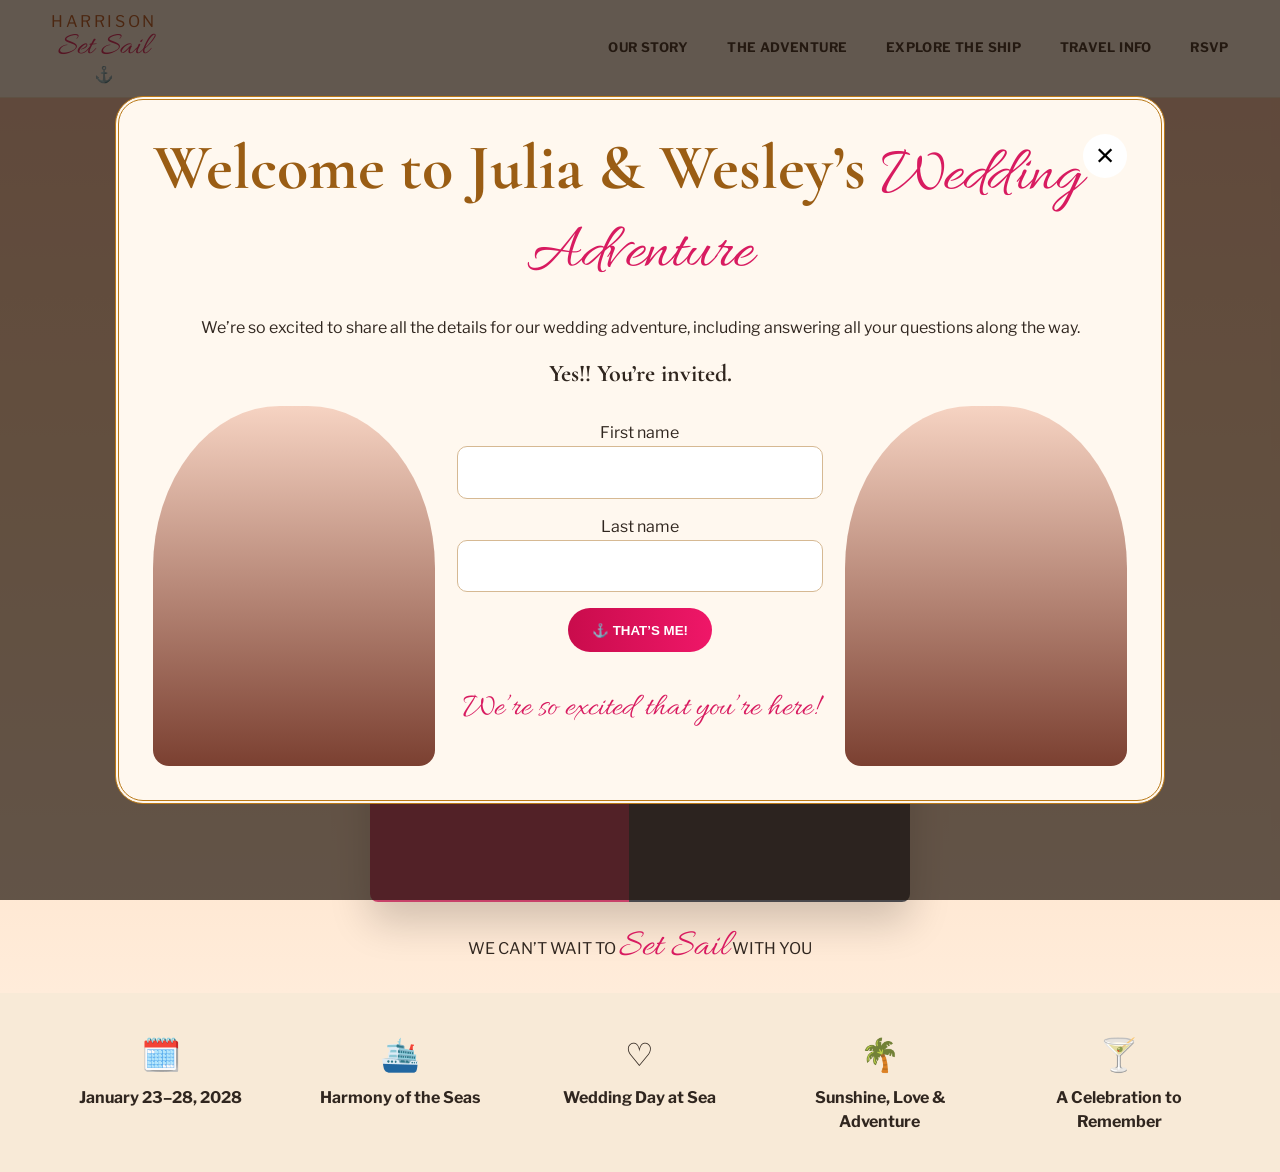
==== index.html @ 7f80b723 "3.2" ====
<!doctype html><html lang="en"><head><meta charset="utf-8"><meta name="viewport" content="width=device-width,initial-scale=1"><title>Julia & Wesley | Harrison Set Sail</title><link rel="preconnect" href="https://fonts.googleapis.com"><link rel="preconnect" href="https://fonts.gstatic.com" crossorigin><link href="https://fonts.googleapis.com/css2?family=Allura&family=Cormorant+Garamond:wght@500;600;700&family=Libre+Franklin:wght@400;500;600;700&display=swap" rel="stylesheet"><link rel="stylesheet" href="css/site.css"><link rel="stylesheet" href="css/responsive.css"></head><body class="home-page"><header class="site-header"><a class="brand" href="index.html"><span>HARRISON</span><em>Set Sail</em><b>⚓</b></a><button class="menu-toggle" aria-label="Open menu" aria-expanded="false">☰</button><nav class="main-nav" aria-label="Primary"><a href="our-story.html">OUR STORY</a><a href="adventure.html">THE ADVENTURE</a><a href="explore.html">EXPLORE THE SHIP</a><a href="travel.html">TRAVEL INFO</a><a href="rsvp.html">RSVP</a></nav></header><section class="welcome-gate" id="welcome-gate"><div class="welcome-card"><button id="welcome-close" class="welcome-close" aria-label="Close">×</button><h1 class="section-title">Welcome to Julia & Wesley’s <span class="script">Wedding Adventure</span></h1><p>We’re so excited to share all the details for our wedding adventure, including answering all your questions along the way.</p><h2>Yes!! You’re invited.</h2><div class="welcome-grid"><div class="portrait" aria-label="Wesley portrait placeholder"></div><form id="welcome-form"><div class="field"><label>First name<input name="firstName" required autocomplete="given-name"></label></div><div class="field"><label>Last name<input name="lastName" required autocomplete="family-name"></label></div><button class="btn" type="submit">⚓ THAT’S ME!</button><p class="script" style="font-size:2rem">We’re so excited that you’re here!</p></form><div class="portrait" aria-label="Julia portrait placeholder"></div></div></div></section><main><section class="home-hero"><div><p class="eyebrow">January 26, 2027 · Nassau, Bahamas</p><h1 class="display">A Love Story</h1><div class="script" style="font-size:clamp(3rem,7vw,6rem)">Twenty Years in the Making</div><div class="couple-art" aria-label="Julia and Wesley together"></div><p>WE CAN’T WAIT TO <span class="script" style="font-size:2.4rem">Set Sail</span> WITH YOU</p></div></section><section class="footer-icons"><div class="container grid five"><div><span class="icon">🗓️</span><strong>January 23–28, 2028</strong></div><div><span class="icon">🛳️</span><strong>Harmony of the Seas</strong></div><div><span class="icon">♡</span><strong>Wedding Day at Sea</strong></div><div><span class="icon">🌴</span><strong>Sunshine, Love & Adventure</strong></div><div><span class="icon">🍸</span><strong>A Celebration to Remember</strong></div></div></section></main><script src="js/navigation.js"></script><script src="js/access.js"></script></body></html>
---- css/site.css ----
:root{--cream:#fff8ef;--paper:#f7ecdc;--pink:#d81b60;--hot:#ef0f65;--orange:#eb6b31;--gold:#b97817;--olive:#53651f;--ink:#30261f;--navy:#0a3151;--line:#e8cba8;--shadow:0 18px 50px rgba(91,52,24,.15)}*{box-sizing:border-box}html,body{max-width:100%;overflow-x:hidden}body{margin:0;background:radial-gradient(circle at 10% 0,#fffdfa 0,#fff8ef 42%,#f6ead9 100%);color:var(--ink);font-family:'Libre Franklin',sans-serif;line-height:1.55}img{max-width:100%;display:block}a{color:inherit}.site-header{position:sticky;top:0;z-index:100;display:flex;align-items:center;justify-content:space-between;padding:14px clamp(18px,4vw,64px);background:rgba(255,248,239,.95);backdrop-filter:blur(12px);border-bottom:1px solid rgba(185,120,23,.18)}.brand{text-decoration:none;display:grid;line-height:1;text-align:center}.brand span{letter-spacing:.16em;color:#b4541f}.brand em{font:2rem 'Allura';color:var(--pink);margin-top:-3px}.brand b{color:var(--gold)}.main-nav{display:flex;gap:clamp(18px,3vw,48px);align-items:center}.main-nav a{text-decoration:none;font-size:.82rem;font-weight:700;letter-spacing:.03em;padding:10px 0;border-bottom:2px solid transparent}.main-nav a:hover,.main-nav a.active{color:var(--pink);border-color:var(--pink)}.menu-toggle{display:none;background:none;border:0;font-size:1.6rem}.container{width:min(1180px,92vw);margin:auto}.hero{min-height:74vh;display:grid;place-items:center;text-align:center;padding:80px 20px;position:relative;overflow:hidden}.hero:before,.hero:after{content:"";position:absolute;width:330px;height:500px;background:radial-gradient(circle at 35% 35%,#f64b83 0 8%,transparent 9%),radial-gradient(circle at 60% 25%,#ef6c2d 0 9%,transparent 10%),radial-gradient(circle at 45% 60%,#6d7c27 0 20%,transparent 21%);opacity:.55;filter:blur(.2px)}.hero:before{left:-120px;top:-40px;transform:rotate(-18deg)}.hero:after{right:-120px;top:-40px;transform:scaleX(-1) rotate(-18deg)}h1,h2,h3{font-family:'Cormorant Garamond',serif;line-height:1.05}.display{font-size:clamp(3.2rem,8vw,7rem);margin:.15em 0;color:#7a4a13}.script{font-family:'Allura';color:var(--pink);font-weight:400}.eyebrow{letter-spacing:.25em;text-transform:uppercase;color:var(--pink);font-weight:700}.card{background:rgba(255,252,246,.93);border:1px solid var(--line);border-radius:20px;box-shadow:var(--shadow)}.section{padding:72px 0}.section-title{text-align:center;font-size:clamp(2.5rem,5vw,4.7rem);color:#9a5d14;margin:0 0 28px}.subtle{color:#6b5d50}.btn{display:inline-flex;align-items:center;justify-content:center;gap:.5rem;border:0;border-radius:999px;background:linear-gradient(90deg,#c90c4c,#ef1768);color:#fff;padding:14px 24px;text-decoration:none;font-weight:700;cursor:pointer;min-height:44px}.btn.secondary{background:#fff;color:var(--pink);border:1px solid var(--pink)}.grid{display:grid;gap:20px}.two{grid-template-columns:repeat(2,minmax(0,1fr))}.three{grid-template-columns:repeat(3,minmax(0,1fr))}.four{grid-template-columns:repeat(4,minmax(0,1fr))}.five{grid-template-columns:repeat(5,minmax(0,1fr))}.info-card{padding:24px}.icon{font-size:2rem}.floral-band{height:72px;background:linear-gradient(90deg,transparent,#f24c75 15%,#ed7a2d 35%,#74822b 50%,#ed7a2d 65%,#f24c75 85%,transparent);mask:radial-gradient(circle at center,#000 0 35%,transparent 37%) 0 0/70px 70px repeat-x;opacity:.75}.page-hero{padding:70px 20px 50px;text-align:center;background:linear-gradient(#fff9f0,#f6ead8)}.page-hero h1{font-size:clamp(3rem,7vw,6rem);margin:.1em 0;color:#9a5d14}.chat{max-width:860px;margin:auto;padding:30px}.message{display:flex;gap:16px;margin:18px 0;align-items:flex-end}.message.right{justify-content:flex-end}.avatar{width:82px;height:82px;border-radius:50%;background:linear-gradient(135deg,#7b4d2b,#f5c6a0);display:grid;place-items:center;font-size:2rem}.bubble{max-width:72%;padding:18px 22px;border-radius:26px;background:#485f0d;color:#fff;font:1.4rem 'Cormorant Garamond'}.right .bubble{background:#d31d58}.itinerary{display:grid;gap:16px}.day{display:grid;grid-template-columns:140px 1.2fr 1fr;overflow:hidden}.day>div{padding:24px;border-right:1px solid var(--line)}.day-label{background:#fff3e7;text-align:center}.day-label strong{display:block;font:3rem 'Cormorant Garamond';color:var(--pink)}.schedule-list{list-style:none;padding:0;margin:0}.schedule-list li{display:grid;grid-template-columns:85px 1fr;gap:8px;margin:10px 0}.pink{color:var(--pink);font-weight:700}.link-row a{color:var(--pink);font-weight:700}.steps{counter-reset:step}.step{padding:22px;text-align:center}.step:before{counter-increment:step;content:counter(step);display:grid;place-items:center;width:34px;height:34px;border-radius:50%;background:var(--pink);color:#fff;margin:0 auto 12px;font-weight:700}.faq button{width:100%;text-align:left;padding:16px;background:#fff;border:1px solid var(--line);border-radius:12px;cursor:pointer}.faq-answer{display:none;padding:14px}.faq.open .faq-answer{display:block}.modal-backdrop{position:fixed;inset:0;background:rgba(24,18,14,.55);display:none;place-items:center;padding:24px;z-index:300}.modal-backdrop.open{display:grid}.modal{width:min(900px,96vw);max-height:88vh;overflow:auto;background:#fffaf3;border-radius:22px;padding:26px;box-shadow:var(--shadow)}.modal-close{float:right;border:0;background:none;font-size:2rem}.tabs{display:flex;gap:10px;flex-wrap:wrap;margin:18px 0}.tabs button,.neighborhood-btn{border:1px solid var(--line);background:#fff;padding:10px 16px;border-radius:999px;cursor:pointer}.tabs button.active,.neighborhood-btn.active{border-color:var(--pink);color:var(--pink);font-weight:700}.ship-map{min-height:300px;background:linear-gradient(180deg,#dcecf2,#f5dfb7);border-radius:28px;position:relative;padding:24px;display:flex;align-items:center;justify-content:center}.ship-shape{width:80%;height:120px;border-radius:55% 14% 28% 55%;background:linear-gradient(#dfdfdf,#7d8790);box-shadow:0 20px 30px rgba(0,0,0,.18);position:relative}.ship-controls{display:flex;justify-content:center;gap:10px;flex-wrap:wrap;margin-top:18px}.venue-grid{display:grid;grid-template-columns:repeat(3,minmax(0,1fr));gap:14px}.venue{padding:16px;border:1px solid var(--line);border-radius:14px;background:#fff}.room-card{overflow:hidden}.room-art{height:150px;background:linear-gradient(135deg,#9c6f4a,#efe0c8)}.price{font-size:1.8rem;color:var(--pink);font-weight:700}.form-card{padding:28px}.field{display:grid;gap:7px;margin-bottom:16px}.field input,.field select,.field textarea{width:100%;padding:13px;border:1px solid #d6b993;border-radius:10px;font:inherit;background:#fff}.guest-card{padding:22px;margin:18px 0}.choice-row{display:flex;flex-wrap:wrap;gap:10px}.choice-row label{border:1px solid var(--line);padding:10px 14px;border-radius:999px;cursor:pointer}.status{padding:14px;border-radius:12px;background:#fff3c7;margin-top:14px}.welcome-gate{position:fixed;inset:0;z-index:500;background:rgba(32,20,12,.7);display:grid;place-items:center;padding:20px}.welcome-card{width:min(1050px,96vw);max-height:94vh;overflow:auto;padding:34px;background:#fff8ef;border:4px double var(--gold);border-radius:28px;text-align:center}.welcome-grid{display:grid;grid-template-columns:1fr 1.3fr 1fr;gap:22px;align-items:end}.portrait{min-height:360px;border-radius:45% 45% 16px 16px;background:linear-gradient(180deg,#f6d3c2,#7b4031)}.welcome-close{float:right;font-size:2rem;border:0;background:#fff;border-radius:50%;width:44px;height:44px}.home-hero{min-height:88vh;background:linear-gradient(180deg,#f8c6ad 0,#ffd9b7 38%,#ffecda 100%);display:grid;place-items:center;text-align:center;position:relative}.couple-art{width:min(540px,80vw);height:460px;border-radius:48% 48% 8px 8px;background:linear-gradient(90deg,#c8426a 0 48%,#4a494d 48%);margin:25px auto 0;box-shadow:0 20px 40px rgba(0,0,0,.18)}.footer-icons{padding:25px 0;background:#f8ead7}.footer-icons .grid>div{text-align:center;padding:12px}.footer-icons strong{display:block;margin-top:6px}.palette{display:grid;grid-template-columns:repeat(5,1fr);gap:14px}.swatch{height:90px;border-radius:12px}.gallery{display:grid;grid-template-columns:repeat(6,1fr);gap:8px}.look{height:220px;border-radius:12px;background:linear-gradient(180deg,#f3b4ba,#b72b58)}.look:nth-child(2n){background:linear-gradient(180deg,#f5c592,#e66b24)}.countdown{text-align:center;font-size:2rem;color:var(--pink)}
---- css/responsive.css ----
@media(max-width:900px){.main-nav{position:fixed;inset:72px 0 auto 0;background:#fff8ef;display:none;flex-direction:column;padding:20px}.main-nav.open{display:flex}.menu-toggle{display:block}.two,.three,.four,.five,.venue-grid,.palette{grid-template-columns:1fr 1fr}.day{grid-template-columns:100px 1fr}.day>div:last-child{grid-column:1/-1;border-top:1px solid var(--line)}.welcome-grid{grid-template-columns:1fr}.portrait{display:none}.gallery{grid-template-columns:repeat(3,1fr)}}@media(max-width:560px){.two,.three,.four,.five,.venue-grid,.palette,.gallery{grid-template-columns:1fr}.day{grid-template-columns:1fr}.day-label{text-align:left}.bubble{max-width:82%;font-size:1.15rem}.avatar{width:54px;height:54px}.hero{min-height:62vh}.couple-art{height:360px}.site-header{padding:10px 16px}.brand em{font-size:1.7rem}.schedule-list li{grid-template-columns:72px 1fr}}
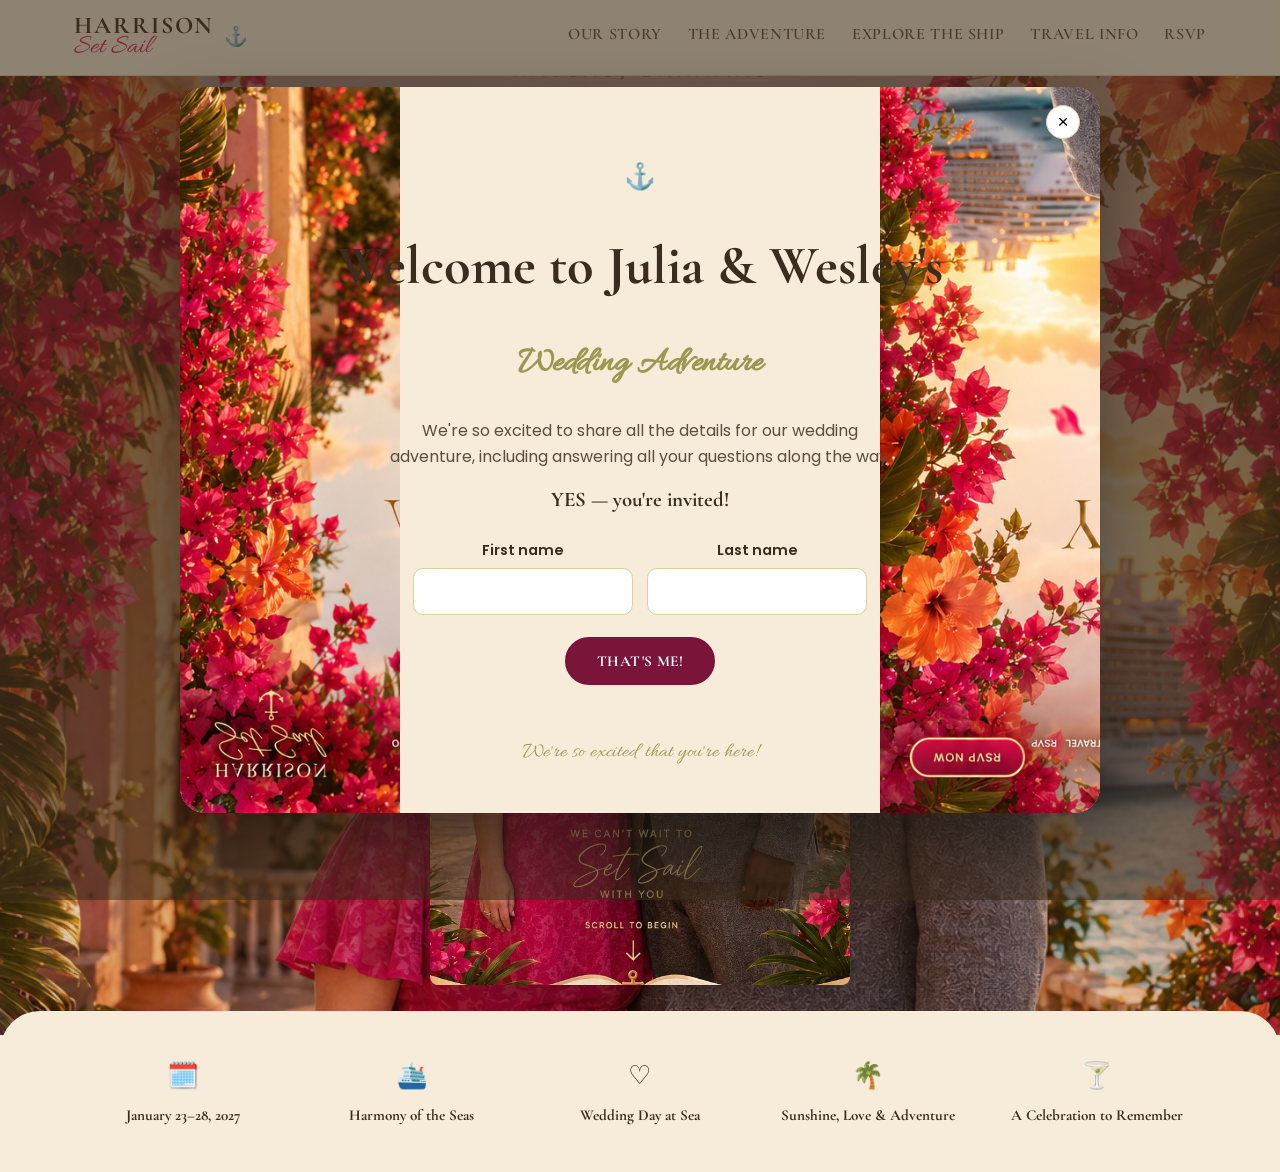
==== commit 068bfdf4: "claudev4.1" ====
--- a/index.html
+++ b/index.html
@@ -1 +1,79 @@
-<!doctype html><html lang="en"><head><meta charset="utf-8"><meta name="viewport" content="width=device-width,initial-scale=1"><title>Julia & Wesley | Harrison Set Sail</title><link rel="preconnect" href="https://fonts.googleapis.com"><link rel="preconnect" href="https://fonts.gstatic.com" crossorigin><link href="https://fonts.googleapis.com/css2?family=Allura&family=Cormorant+Garamond:wght@500;600;700&family=Libre+Franklin:wght@400;500;600;700&display=swap" rel="stylesheet"><link rel="stylesheet" href="css/site.css"><link rel="stylesheet" href="css/responsive.css"></head><body class="home-page"><header class="site-header"><a class="brand" href="index.html"><span>HARRISON</span><em>Set Sail</em><b>⚓</b></a><button class="menu-toggle" aria-label="Open menu" aria-expanded="false">☰</button><nav class="main-nav" aria-label="Primary"><a href="our-story.html">OUR STORY</a><a href="adventure.html">THE ADVENTURE</a><a href="explore.html">EXPLORE THE SHIP</a><a href="travel.html">TRAVEL INFO</a><a href="rsvp.html">RSVP</a></nav></header><section class="welcome-gate" id="welcome-gate"><div class="welcome-card"><button id="welcome-close" class="welcome-close" aria-label="Close">×</button><h1 class="section-title">Welcome to Julia & Wesley’s <span class="script">Wedding Adventure</span></h1><p>We’re so excited to share all the details for our wedding adventure, including answering all your questions along the way.</p><h2>Yes!! You’re invited.</h2><div class="welcome-grid"><div class="portrait" aria-label="Wesley portrait placeholder"></div><form id="welcome-form"><div class="field"><label>First name<input name="firstName" required autocomplete="given-name"></label></div><div class="field"><label>Last name<input name="lastName" required autocomplete="family-name"></label></div><button class="btn" type="submit">⚓ THAT’S ME!</button><p class="script" style="font-size:2rem">We’re so excited that you’re here!</p></form><div class="portrait" aria-label="Julia portrait placeholder"></div></div></div></section><main><section class="home-hero"><div><p class="eyebrow">January 26, 2027 · Nassau, Bahamas</p><h1 class="display">A Love Story</h1><div class="script" style="font-size:clamp(3rem,7vw,6rem)">Twenty Years in the Making</div><div class="couple-art" aria-label="Julia and Wesley together"></div><p>WE CAN’T WAIT TO <span class="script" style="font-size:2.4rem">Set Sail</span> WITH YOU</p></div></section><section class="footer-icons"><div class="container grid five"><div><span class="icon">🗓️</span><strong>January 23–28, 2028</strong></div><div><span class="icon">🛳️</span><strong>Harmony of the Seas</strong></div><div><span class="icon">♡</span><strong>Wedding Day at Sea</strong></div><div><span class="icon">🌴</span><strong>Sunshine, Love & Adventure</strong></div><div><span class="icon">🍸</span><strong>A Celebration to Remember</strong></div></div></section></main><script src="js/navigation.js"></script><script src="js/access.js"></script></body></html>+<!doctype html>
+<html lang="en">
+<head>
+<meta charset="utf-8">
+<meta name="viewport" content="width=device-width,initial-scale=1">
+<title>Julia &amp; Wesley | Harrison Set Sail</title>
+<link rel="stylesheet" href="css/site.css">
+</head>
+<body>
+
+  <section class="welcome-gate" id="welcome-gate" aria-labelledby="welcome-title">
+    <div class="welcome-card floral-frame">
+      <img class="floral-corner tl" src="assets/hero_left_floral.png" alt="">
+      <img class="floral-corner tr" src="assets/hero_right_floral.png" alt="">
+      <img class="floral-corner bl" src="assets/hero_left_floral.png" alt="">
+      <img class="floral-corner br" src="assets/hero_right_floral.png" alt="">
+      <button class="welcome-close" type="button" id="welcome-close" aria-label="Close">×</button>
+      <div class="welcome-main">
+        <p style="font-size:1.6rem;color:var(--bougainvillea);">⚓</p>
+        <h1 id="welcome-title" class="title">Welcome to Julia &amp; Wesley's<br><span class="subtitle" style="display:inline-block;">Wedding Adventure</span></h1>
+        <p style="max-width:520px;margin:0 auto;color:var(--ink-soft);">We're so excited to share all the details for our wedding adventure, including answering all your questions along the way.</p>
+        <p style="font-family:var(--font-display);font-weight:700;font-size:1.3rem;margin:14px 0;">YES — you're invited!</p>
+        <form class="welcome-form" id="welcome-form">
+          <div class="field">
+            <label for="first-name">First name</label>
+            <input id="first-name" name="firstName" autocomplete="given-name" required>
+          </div>
+          <div class="field">
+            <label for="last-name">Last name</label>
+            <input id="last-name" name="lastName" autocomplete="family-name" required>
+          </div>
+        </form>
+        <button class="btn" type="submit" form="welcome-form">That's me!</button>
+        <p class="welcome-error" id="welcome-error" aria-live="polite"></p>
+        <div class="welcome-footer">We're so excited that you're here!</div>
+      </div>
+    </div>
+  </section>
+
+  <header class="site-header" aria-label="Primary">
+    <div class="container header-inner">
+      <a class="brand" href="index.html">
+        <span class="brand-stack"><span class="brand-title">Harrison</span><span class="brand-script">Set Sail</span></span>
+        <span class="brand-anchor">⚓</span>
+      </a>
+      <button class="nav-toggle" id="nav-toggle" aria-label="Toggle navigation">☰</button>
+      <nav class="main-nav" id="main-nav">
+        <a href="our-story.html">Our Story</a>
+        <a href="adventure.html">The Adventure</a>
+        <a href="explore.html">Explore the Ship</a>
+        <a href="travel.html">Travel Info</a>
+        <a href="rsvp.html">RSVP</a>
+      </nav>
+    </div>
+  </header>
+
+  <main class="home-hero">
+    <div class="hero-copy">
+      <p class="eyebrow">January 26, 2027 · Nassau, Bahamas</p>
+      <h1>A Love Story<span>Twenty Years in the Making</span></h1>
+      <p style="font-family:var(--font-script);font-size:1.6rem;color:var(--marigold);">We can't wait to Set Sail with you</p>
+      <img class="couple-photo" src="assets/hero_couple.jpg" alt="Julia and Wesley">
+    </div>
+  </main>
+
+  <section class="home-footer">
+    <div class="container footer-grid">
+      <div class="footer-card"><span class="icon">🗓️</span><strong>January 23–28, 2027</strong></div>
+      <div class="footer-card"><span class="icon">🛳️</span><strong>Harmony of the Seas</strong></div>
+      <div class="footer-card"><span class="icon">♡</span><strong>Wedding Day at Sea</strong></div>
+      <div class="footer-card"><span class="icon">🌴</span><strong>Sunshine, Love &amp; Adventure</strong></div>
+      <div class="footer-card"><span class="icon">🍸</span><strong>A Celebration to Remember</strong></div>
+    </div>
+  </section>
+
+  <script src="js/nav.js"></script>
+  <script src="js/home.js"></script>
+</body>
+</html>
--- a/css/site.css
+++ b/css/site.css
@@ -1,2 +1,333 @@
-
-:root{--cream:#fff8ef;--paper:#f7ecdc;--pink:#d81b60;--hot:#ef0f65;--orange:#eb6b31;--gold:#b97817;--olive:#53651f;--ink:#30261f;--navy:#0a3151;--line:#e8cba8;--shadow:0 18px 50px rgba(91,52,24,.15)}*{box-sizing:border-box}html,body{max-width:100%;overflow-x:hidden}body{margin:0;background:radial-gradient(circle at 10% 0,#fffdfa 0,#fff8ef 42%,#f6ead9 100%);color:var(--ink);font-family:'Libre Franklin',sans-serif;line-height:1.55}img{max-width:100%;display:block}a{color:inherit}.site-header{position:sticky;top:0;z-index:100;display:flex;align-items:center;justify-content:space-between;padding:14px clamp(18px,4vw,64px);background:rgba(255,248,239,.95);backdrop-filter:blur(12px);border-bottom:1px solid rgba(185,120,23,.18)}.brand{text-decoration:none;display:grid;line-height:1;text-align:center}.brand span{letter-spacing:.16em;color:#b4541f}.brand em{font:2rem 'Allura';color:var(--pink);margin-top:-3px}.brand b{color:var(--gold)}.main-nav{display:flex;gap:clamp(18px,3vw,48px);align-items:center}.main-nav a{text-decoration:none;font-size:.82rem;font-weight:700;letter-spacing:.03em;padding:10px 0;border-bottom:2px solid transparent}.main-nav a:hover,.main-nav a.active{color:var(--pink);border-color:var(--pink)}.menu-toggle{display:none;background:none;border:0;font-size:1.6rem}.container{width:min(1180px,92vw);margin:auto}.hero{min-height:74vh;display:grid;place-items:center;text-align:center;padding:80px 20px;position:relative;overflow:hidden}.hero:before,.hero:after{content:"";position:absolute;width:330px;height:500px;background:radial-gradient(circle at 35% 35%,#f64b83 0 8%,transparent 9%),radial-gradient(circle at 60% 25%,#ef6c2d 0 9%,transparent 10%),radial-gradient(circle at 45% 60%,#6d7c27 0 20%,transparent 21%);opacity:.55;filter:blur(.2px)}.hero:before{left:-120px;top:-40px;transform:rotate(-18deg)}.hero:after{right:-120px;top:-40px;transform:scaleX(-1) rotate(-18deg)}h1,h2,h3{font-family:'Cormorant Garamond',serif;line-height:1.05}.display{font-size:clamp(3.2rem,8vw,7rem);margin:.15em 0;color:#7a4a13}.script{font-family:'Allura';color:var(--pink);font-weight:400}.eyebrow{letter-spacing:.25em;text-transform:uppercase;color:var(--pink);font-weight:700}.card{background:rgba(255,252,246,.93);border:1px solid var(--line);border-radius:20px;box-shadow:var(--shadow)}.section{padding:72px 0}.section-title{text-align:center;font-size:clamp(2.5rem,5vw,4.7rem);color:#9a5d14;margin:0 0 28px}.subtle{color:#6b5d50}.btn{display:inline-flex;align-items:center;justify-content:center;gap:.5rem;border:0;border-radius:999px;background:linear-gradient(90deg,#c90c4c,#ef1768);color:#fff;padding:14px 24px;text-decoration:none;font-weight:700;cursor:pointer;min-height:44px}.btn.secondary{background:#fff;color:var(--pink);border:1px solid var(--pink)}.grid{display:grid;gap:20px}.two{grid-template-columns:repeat(2,minmax(0,1fr))}.three{grid-template-columns:repeat(3,minmax(0,1fr))}.four{grid-template-columns:repeat(4,minmax(0,1fr))}.five{grid-template-columns:repeat(5,minmax(0,1fr))}.info-card{padding:24px}.icon{font-size:2rem}.floral-band{height:72px;background:linear-gradient(90deg,transparent,#f24c75 15%,#ed7a2d 35%,#74822b 50%,#ed7a2d 65%,#f24c75 85%,transparent);mask:radial-gradient(circle at center,#000 0 35%,transparent 37%) 0 0/70px 70px repeat-x;opacity:.75}.page-hero{padding:70px 20px 50px;text-align:center;background:linear-gradient(#fff9f0,#f6ead8)}.page-hero h1{font-size:clamp(3rem,7vw,6rem);margin:.1em 0;color:#9a5d14}.chat{max-width:860px;margin:auto;padding:30px}.message{display:flex;gap:16px;margin:18px 0;align-items:flex-end}.message.right{justify-content:flex-end}.avatar{width:82px;height:82px;border-radius:50%;background:linear-gradient(135deg,#7b4d2b,#f5c6a0);display:grid;place-items:center;font-size:2rem}.bubble{max-width:72%;padding:18px 22px;border-radius:26px;background:#485f0d;color:#fff;font:1.4rem 'Cormorant Garamond'}.right .bubble{background:#d31d58}.itinerary{display:grid;gap:16px}.day{display:grid;grid-template-columns:140px 1.2fr 1fr;overflow:hidden}.day>div{padding:24px;border-right:1px solid var(--line)}.day-label{background:#fff3e7;text-align:center}.day-label strong{display:block;font:3rem 'Cormorant Garamond';color:var(--pink)}.schedule-list{list-style:none;padding:0;margin:0}.schedule-list li{display:grid;grid-template-columns:85px 1fr;gap:8px;margin:10px 0}.pink{color:var(--pink);font-weight:700}.link-row a{color:var(--pink);font-weight:700}.steps{counter-reset:step}.step{padding:22px;text-align:center}.step:before{counter-increment:step;content:counter(step);display:grid;place-items:center;width:34px;height:34px;border-radius:50%;background:var(--pink);color:#fff;margin:0 auto 12px;font-weight:700}.faq button{width:100%;text-align:left;padding:16px;background:#fff;border:1px solid var(--line);border-radius:12px;cursor:pointer}.faq-answer{display:none;padding:14px}.faq.open .faq-answer{display:block}.modal-backdrop{position:fixed;inset:0;background:rgba(24,18,14,.55);display:none;place-items:center;padding:24px;z-index:300}.modal-backdrop.open{display:grid}.modal{width:min(900px,96vw);max-height:88vh;overflow:auto;background:#fffaf3;border-radius:22px;padding:26px;box-shadow:var(--shadow)}.modal-close{float:right;border:0;background:none;font-size:2rem}.tabs{display:flex;gap:10px;flex-wrap:wrap;margin:18px 0}.tabs button,.neighborhood-btn{border:1px solid var(--line);background:#fff;padding:10px 16px;border-radius:999px;cursor:pointer}.tabs button.active,.neighborhood-btn.active{border-color:var(--pink);color:var(--pink);font-weight:700}.ship-map{min-height:300px;background:linear-gradient(180deg,#dcecf2,#f5dfb7);border-radius:28px;position:relative;padding:24px;display:flex;align-items:center;justify-content:center}.ship-shape{width:80%;height:120px;border-radius:55% 14% 28% 55%;background:linear-gradient(#dfdfdf,#7d8790);box-shadow:0 20px 30px rgba(0,0,0,.18);position:relative}.ship-controls{display:flex;justify-content:center;gap:10px;flex-wrap:wrap;margin-top:18px}.venue-grid{display:grid;grid-template-columns:repeat(3,minmax(0,1fr));gap:14px}.venue{padding:16px;border:1px solid var(--line);border-radius:14px;background:#fff}.room-card{overflow:hidden}.room-art{height:150px;background:linear-gradient(135deg,#9c6f4a,#efe0c8)}.price{font-size:1.8rem;color:var(--pink);font-weight:700}.form-card{padding:28px}.field{display:grid;gap:7px;margin-bottom:16px}.field input,.field select,.field textarea{width:100%;padding:13px;border:1px solid #d6b993;border-radius:10px;font:inherit;background:#fff}.guest-card{padding:22px;margin:18px 0}.choice-row{display:flex;flex-wrap:wrap;gap:10px}.choice-row label{border:1px solid var(--line);padding:10px 14px;border-radius:999px;cursor:pointer}.status{padding:14px;border-radius:12px;background:#fff3c7;margin-top:14px}.welcome-gate{position:fixed;inset:0;z-index:500;background:rgba(32,20,12,.7);display:grid;place-items:center;padding:20px}.welcome-card{width:min(1050px,96vw);max-height:94vh;overflow:auto;padding:34px;background:#fff8ef;border:4px double var(--gold);border-radius:28px;text-align:center}.welcome-grid{display:grid;grid-template-columns:1fr 1.3fr 1fr;gap:22px;align-items:end}.portrait{min-height:360px;border-radius:45% 45% 16px 16px;background:linear-gradient(180deg,#f6d3c2,#7b4031)}.welcome-close{float:right;font-size:2rem;border:0;background:#fff;border-radius:50%;width:44px;height:44px}.home-hero{min-height:88vh;background:linear-gradient(180deg,#f8c6ad 0,#ffd9b7 38%,#ffecda 100%);display:grid;place-items:center;text-align:center;position:relative}.couple-art{width:min(540px,80vw);height:460px;border-radius:48% 48% 8px 8px;background:linear-gradient(90deg,#c8426a 0 48%,#4a494d 48%);margin:25px auto 0;box-shadow:0 20px 40px rgba(0,0,0,.18)}.footer-icons{padding:25px 0;background:#f8ead7}.footer-icons .grid>div{text-align:center;padding:12px}.footer-icons strong{display:block;margin-top:6px}.palette{display:grid;grid-template-columns:repeat(5,1fr);gap:14px}.swatch{height:90px;border-radius:12px}.gallery{display:grid;grid-template-columns:repeat(6,1fr);gap:8px}.look{height:220px;border-radius:12px;background:linear-gradient(180deg,#f3b4ba,#b72b58)}.look:nth-child(2n){background:linear-gradient(180deg,#f5c592,#e66b24)}.countdown{text-align:center;font-size:2rem;color:var(--pink)}
+/* Harrison Set Sail — shared stylesheet */
+
+@import url('https://fonts.googleapis.com/css2?family=Cormorant+Garamond:wght@500;600;700&family=Allura&family=Poppins:wght@400;500;600&display=swap');
+
+:root{
+  --linen:#f6ecd9;
+  --linen-dark:#efe1c4;
+  --ink:#3a2c1e;
+  --ink-soft:#5c4d3e;
+  --bougainvillea:#7A1438;
+  --magenta:#D81B60;
+  --tequila:#E8631C;
+  --marigold:#F2A93B;
+  --olive:#9C9851;
+  --green-msg:#3d4a2a;
+  --pink-msg:#c81b5a;
+  --border:#e2cf9e;
+  --radius:16px;
+  --shadow:0 10px 30px rgba(90,50,20,0.12);
+  --font-display:'Cormorant Garamond',serif;
+  --font-script:'Allura',cursive;
+  --font-body:'Poppins',sans-serif;
+}
+
+*{box-sizing:border-box;}
+html,body{margin:0;padding:0;max-width:100%;overflow-x:hidden;}
+body{
+  font-family:var(--font-body);
+  color:var(--ink);
+  background:var(--linen);
+  line-height:1.6;
+}
+img{max-width:100%;display:block;}
+a{color:inherit;text-decoration:none;}
+.container{max-width:1180px;margin:0 auto;padding:0 24px;}
+
+/* ---------- header / nav ---------- */
+.site-header{
+  background:var(--linen);
+  border-bottom:1px solid var(--border);
+  padding:14px 0;
+  position:relative;
+  z-index:20;
+}
+.header-inner{display:flex;align-items:center;justify-content:space-between;gap:16px;flex-wrap:wrap;}
+.brand{display:flex;align-items:center;gap:10px;}
+.brand-stack{display:flex;flex-direction:column;line-height:1;}
+.brand-title{font-family:var(--font-display);font-weight:700;font-size:1.5rem;letter-spacing:.08em;color:var(--ink);text-transform:uppercase;}
+.brand-script{font-family:var(--font-script);font-size:1.7rem;color:var(--magenta);margin-top:-4px;}
+.brand-anchor{color:var(--bougainvillea);font-size:1.2rem;}
+.main-nav{display:flex;gap:26px;flex-wrap:wrap;}
+.main-nav a{
+  font-family:var(--font-display);
+  font-weight:600;
+  letter-spacing:.04em;
+  font-size:1rem;
+  text-transform:uppercase;
+  color:var(--ink-soft);
+  padding-bottom:4px;
+  border-bottom:2px solid transparent;
+  transition:color .15s,border-color .15s;
+}
+.main-nav a:hover,.main-nav a.active{color:var(--magenta);border-color:var(--magenta);}
+.nav-toggle{display:none;background:none;border:1px solid var(--border);border-radius:8px;padding:8px 10px;font-size:1.2rem;color:var(--ink);}
+
+@media(max-width:820px){
+  .nav-toggle{display:block;}
+  .main-nav{
+    display:none;
+    width:100%;
+    flex-direction:column;
+    gap:4px;
+    padding-top:12px;
+  }
+  .main-nav.open{display:flex;}
+  .main-nav a{padding:10px 4px;border-bottom:1px solid var(--border);}
+}
+
+/* ---------- floral framing ---------- */
+.floral-frame{position:relative;}
+.floral-corner{position:absolute;width:220px;max-width:28vw;pointer-events:none;z-index:1;}
+.floral-corner.tl{top:0;left:0;}
+.floral-corner.tr{top:0;right:0;transform:scaleX(-1);}
+.floral-corner.bl{bottom:0;left:0;transform:scaleY(-1);}
+.floral-corner.br{bottom:0;right:0;transform:scale(-1,-1);}
+
+/* ---------- page shell ---------- */
+.page-content{max-width:980px;margin:0 auto;padding:48px 24px 80px;position:relative;z-index:2;}
+.panel{
+  background:rgba(255,252,244,0.7);
+  border:1px solid var(--border);
+  border-radius:24px;
+  padding:36px clamp(20px,5vw,56px);
+  box-shadow:var(--shadow);
+}
+.title{
+  font-family:var(--font-display);
+  font-weight:700;
+  font-size:clamp(2.4rem,5vw,3.4rem);
+  text-align:center;
+  margin:0 0 8px;
+  color:var(--ink);
+}
+.title .accent{color:var(--magenta);}
+.subtitle{
+  font-family:var(--font-script);
+  font-size:clamp(1.6rem,3vw,2.2rem);
+  color:var(--olive);
+  text-align:center;
+  margin:0 0 18px;
+}
+.pill-date{
+  display:inline-block;
+  background:var(--bougainvillea);
+  color:#fff;
+  font-family:var(--font-display);
+  font-weight:600;
+  padding:8px 22px;
+  border-radius:999px;
+  letter-spacing:.03em;
+}
+.center{text-align:center;}
+
+/* ---------- buttons ---------- */
+.btn{
+  display:inline-block;
+  font-family:var(--font-display);
+  font-weight:700;
+  letter-spacing:.03em;
+  text-transform:uppercase;
+  font-size:.95rem;
+  padding:13px 30px;
+  border-radius:999px;
+  background:var(--bougainvillea);
+  color:#fff;
+  border:2px solid var(--bougainvillea);
+  cursor:pointer;
+  transition:transform .15s,opacity .15s;
+}
+.btn:hover{transform:translateY(-2px);}
+.btn.secondary{background:transparent;color:var(--bougainvillea);}
+.btn.outline{background:transparent;color:var(--ink-soft);border-color:var(--border);}
+.btn[aria-disabled="true"]{opacity:.5;cursor:not-allowed;pointer-events:none;}
+
+/* ---------- cards ---------- */
+.card-grid{display:grid;grid-template-columns:repeat(auto-fit,minmax(220px,1fr));gap:18px;margin:28px 0;}
+.info-card{
+  background:#fffdf8;
+  border:1px solid var(--border);
+  border-radius:18px;
+  padding:22px;
+}
+.info-card h3{font-family:var(--font-display);font-size:1.3rem;margin:0 0 8px;color:var(--bougainvillea);}
+.info-card p{margin:0 0 14px;color:var(--ink-soft);font-size:.95rem;}
+
+/* ---------- chat bubbles (our story) ---------- */
+.chat{max-width:700px;margin:0 auto 32px;}
+.msg{display:flex;align-items:flex-end;gap:12px;margin-bottom:18px;}
+.msg.right{flex-direction:row-reverse;}
+.avatar{width:52px;height:52px;border-radius:50%;object-fit:cover;border:2px solid var(--marigold);flex-shrink:0;}
+.bubble{
+  position:relative;
+  padding:14px 18px;
+  border-radius:20px;
+  max-width:min(420px,72vw);
+  font-size:1.02rem;
+}
+.bubble.green{background:var(--green-msg);color:#f1efc8;border-bottom-left-radius:4px;}
+.bubble.pink{background:var(--pink-msg);color:#fff;border-bottom-right-radius:4px;}
+.bubble small{display:block;margin-top:6px;font-size:.72rem;opacity:.75;font-weight:400;}
+.story-copy{max-width:700px;margin:0 auto;text-align:center;color:var(--ink-soft);}
+.story-copy h2{font-family:var(--font-script);color:var(--olive);font-size:2.2rem;font-weight:400;margin:26px 0 12px;}
+
+/* ---------- itinerary (adventure page) ---------- */
+.route-hero{margin-bottom:28px;}
+.itinerary{max-width:1080px;margin:0 auto;display:flex;flex-direction:column;gap:16px;}
+.day{
+  display:grid;
+  grid-template-columns:110px 1.4fr 1fr;
+  gap:18px;
+  background:#fffdf8;
+  border:1px solid var(--border);
+  border-radius:18px;
+  padding:22px;
+  align-items:start;
+}
+.day h3{font-family:var(--font-display);color:var(--bougainvillea);margin:0;font-size:1.15rem;}
+.day .daylabel{text-align:center;}
+.day .daylabel span{display:block;font-size:.75rem;color:var(--ink-soft);text-transform:uppercase;letter-spacing:.06em;}
+.day h2{font-family:var(--font-display);margin:2px 0 6px;font-size:1.5rem;}
+.day p{margin:0 0 10px;color:var(--ink-soft);}
+.detail-link{color:var(--magenta);font-weight:600;display:inline-block;margin-top:4px;}
+.day-schedule{list-style:none;margin:0;padding:0;font-size:.92rem;}
+.day-schedule li{margin-bottom:8px;color:var(--ink-soft);}
+.day-schedule li b{color:var(--ink);}
+.day-schedule li.highlight{color:var(--magenta);font-weight:600;}
+.day-schedule a{color:var(--magenta);font-weight:600;text-decoration:underline;}
+.day-tags{display:flex;flex-wrap:wrap;gap:8px;font-size:.85rem;color:var(--ink-soft);}
+.day-tags span{background:var(--linen-dark);padding:4px 10px;border-radius:999px;}
+@media(max-width:760px){
+  .day{grid-template-columns:1fr;}
+  .day .daylabel{text-align:left;display:flex;gap:8px;align-items:baseline;}
+}
+
+/* ---------- explore ship ---------- */
+.ship-zone{position:relative;margin:26px 0 34px;}
+.ship-map-wrap{position:relative;border-radius:18px;overflow:hidden;border:1px solid var(--border);}
+.neighborhood-btn{
+  position:absolute;
+  transform:translate(-50%,-50%);
+  background:#fffdf8;
+  border:1px solid var(--border);
+  border-radius:999px;
+  padding:6px 14px;
+  font-size:.78rem;
+  font-weight:600;
+  letter-spacing:.03em;
+  cursor:pointer;
+  box-shadow:0 4px 10px rgba(0,0,0,.12);
+}
+.neighborhood-btn.active{background:var(--bougainvillea);color:#fff;border-color:var(--bougainvillea);}
+.guide-grid{display:grid;grid-template-columns:1fr 1fr;gap:26px;align-items:start;margin-bottom:24px;}
+.guide-main-photo{border-radius:18px;width:100%;height:260px;object-fit:cover;}
+.highlight-tiles{display:grid;grid-template-columns:repeat(auto-fit,minmax(150px,1fr));gap:14px;margin-top:22px;}
+.highlight-tile{background:#fffdf8;border:1px solid var(--border);border-radius:14px;padding:14px;font-size:.88rem;}
+.highlight-tile .h-icon{font-size:1.3rem;margin-bottom:6px;display:block;}
+.highlight-tile b{display:block;margin-bottom:4px;}
+@media(max-width:760px){.guide-grid{grid-template-columns:1fr;}}
+
+.category-row{display:grid;grid-template-columns:repeat(auto-fit,minmax(120px,1fr));gap:12px;margin:22px 0;}
+.category-tile{
+  background:#fffdf8;border:1px solid var(--border);border-radius:14px;
+  padding:16px 10px;text-align:center;font-weight:600;cursor:pointer;font-size:.95rem;
+}
+.category-tile:hover{border-color:var(--magenta);}
+
+.modal-backdrop{
+  position:fixed;inset:0;background:rgba(58,44,30,.55);
+  display:none;align-items:flex-start;justify-content:center;
+  padding:5vh 16px;overflow-y:auto;z-index:100;
+}
+.modal-backdrop.open{display:flex;}
+.category-modal{
+  background:var(--linen);border-radius:20px;max-width:720px;width:100%;
+  padding:28px clamp(18px,4vw,36px) 34px;position:relative;box-shadow:0 30px 60px rgba(0,0,0,.35);
+}
+.modal-close{position:absolute;top:16px;right:18px;background:none;border:none;font-size:1.6rem;cursor:pointer;color:var(--ink-soft);}
+.modal-tabs{display:flex;gap:10px;margin:18px 0;}
+.modal-tab-btn{
+  flex:1;padding:10px;border-radius:10px;border:1px solid var(--border);
+  background:#fffdf8;font-weight:600;cursor:pointer;
+}
+.modal-tab-btn.active{background:var(--bougainvillea);color:#fff;border-color:var(--bougainvillea);}
+.modal-tab-panel{display:none;}
+.modal-tab-panel.active{display:block;}
+.included-list{list-style:none;margin:0;padding:0;display:grid;grid-template-columns:repeat(auto-fit,minmax(140px,1fr));gap:10px;}
+.included-list li{background:#fffdf8;border:1px solid var(--border);border-radius:10px;padding:10px;font-size:.9rem;}
+
+/* ---------- travel & booking ---------- */
+.stateroom-grid{display:grid;grid-template-columns:repeat(auto-fit,minmax(190px,1fr));gap:16px;margin:24px 0;}
+.stateroom-card{background:#fffdf8;border:1px solid var(--border);border-radius:16px;padding:16px;text-align:center;}
+.stateroom-card .swatch{height:110px;border-radius:10px;background:linear-gradient(135deg,var(--marigold),var(--tequila));margin-bottom:12px;}
+.stateroom-card .price{color:var(--magenta);font-weight:700;font-size:1.2rem;}
+.faq-list{margin:24px 0;}
+.faq-item{border-bottom:1px solid var(--border);}
+.faq-q{
+  width:100%;text-align:left;background:none;border:none;padding:16px 4px;
+  font-family:var(--font-display);font-weight:600;font-size:1.05rem;
+  cursor:pointer;display:flex;justify-content:space-between;align-items:center;color:var(--ink);
+}
+.faq-a{max-height:0;overflow:hidden;transition:max-height .25s ease;color:var(--ink-soft);font-size:.95rem;}
+.faq-item.open .faq-a{max-height:240px;padding-bottom:16px;}
+.faq-q .chev{transition:transform .2s;}
+.faq-item.open .faq-q .chev{transform:rotate(180deg);}
+
+/* ---------- rsvp ---------- */
+.guest-stack{display:flex;flex-direction:column;gap:18px;margin:22px 0;}
+.guest-card{background:#fffdf8;border:1px solid var(--border);border-radius:16px;padding:20px;}
+.guest-card h3{font-family:var(--font-display);margin:0 0 12px;color:var(--bougainvillea);}
+.field{margin-bottom:14px;}
+.field label{display:block;font-weight:600;font-size:.9rem;margin-bottom:6px;}
+.field input,.field textarea,.field select{
+  width:100%;padding:11px 14px;border-radius:10px;border:1px solid var(--border);
+  font-family:var(--font-body);font-size:.95rem;background:#fff;
+}
+.event-grid{display:grid;grid-template-columns:repeat(auto-fit,minmax(140px,1fr));gap:12px;margin:10px 0;}
+.choice-row{display:flex;gap:8px;}
+.choice-chip{
+  display:block;text-align:center;padding:8px 6px;border-radius:999px;border:1px solid var(--border);
+  font-size:.85rem;cursor:pointer;background:#fff;
+}
+input[type=radio]{position:absolute;opacity:0;}
+input[type=radio]:checked + .choice-chip{background:var(--bougainvillea);color:#fff;border-color:var(--bougainvillea);}
+.bingo-clue{margin-top:8px;}
+.privacy-note{font-size:.85rem;color:var(--ink-soft);}
+.status-box{margin-top:16px;padding:14px;border-radius:12px;background:#e9f3e3;color:#2f4a20;}
+
+/* ---------- welcome gate (index) ---------- */
+.welcome-gate{position:fixed;inset:0;background:rgba(58,44,30,.55);display:flex;align-items:center;justify-content:center;padding:16px;z-index:200;}
+.welcome-card{
+  position:relative;background:var(--linen);max-width:920px;width:100%;border-radius:26px;
+  padding:44px clamp(20px,5vw,60px);box-shadow:0 30px 70px rgba(0,0,0,.4);overflow:hidden;
+}
+.welcome-close{position:absolute;top:18px;right:20px;background:#fff;border:1px solid var(--border);border-radius:50%;width:34px;height:34px;font-size:1.2rem;cursor:pointer;z-index:5;}
+.welcome-main{position:relative;z-index:2;text-align:center;}
+.welcome-form{display:flex;gap:14px;justify-content:center;flex-wrap:wrap;margin:22px 0;}
+.welcome-form .field{width:220px;margin:0;}
+.welcome-error{color:var(--bougainvillea);font-weight:600;min-height:1.2em;}
+.welcome-footer{margin-top:14px;font-family:var(--font-script);color:var(--olive);font-size:1.3rem;}
+
+/* ---------- home hero ---------- */
+.home-hero{
+  position:relative;min-height:78vh;display:flex;align-items:center;justify-content:center;
+  background:linear-gradient(rgba(58,20,20,.35),rgba(58,20,20,.15)),url('../assets/approved/landing-page.png') center 30%/cover no-repeat;
+  padding:80px 20px 60px;text-align:center;color:#fff;
+}
+.hero-copy .eyebrow{letter-spacing:.3em;text-transform:uppercase;font-size:.85rem;margin:0;}
+.hero-copy h1{font-family:var(--font-display);font-weight:700;font-size:clamp(2.6rem,7vw,4.6rem);margin:14px 0 6px;text-shadow:0 6px 24px rgba(0,0,0,.4);}
+.hero-copy h1 span{display:block;font-family:var(--font-script);font-weight:400;font-size:clamp(2rem,5vw,3.2rem);color:var(--marigold);}
+.hero-copy .location{font-size:1.1rem;margin:0 0 8px;letter-spacing:.05em;}
+.couple-photo{max-width:420px;margin:26px auto -10px;border-radius:20% 20% 8px 8px;overflow:hidden;box-shadow:0 20px 45px rgba(0,0,0,.35);}
+.home-footer{background:var(--linen);border-radius:40px 40px 0 0;margin-top:-24px;position:relative;z-index:2;padding:34px 18px;}
+.footer-grid{display:grid;grid-template-columns:repeat(5,1fr);gap:10px;text-align:center;}
+.footer-card{padding:10px;}
+.footer-card .icon{font-size:1.6rem;display:block;margin-bottom:6px;}
+.footer-card strong{font-family:var(--font-display);font-size:.95rem;}
+@media(max-width:760px){.footer-grid{grid-template-columns:repeat(2,1fr);}}
+
+/* ---------- bingo / pickleball future data ---------- */
+.data-note{background:#fff7e6;border:1px dashed var(--marigold);border-radius:14px;padding:16px 18px;font-size:.9rem;color:var(--ink-soft);margin:18px 0;}
+
+/* ---------- footer link strip ---------- */
+.site-footer{text-align:center;padding:30px 16px;color:var(--ink-soft);font-size:.85rem;}
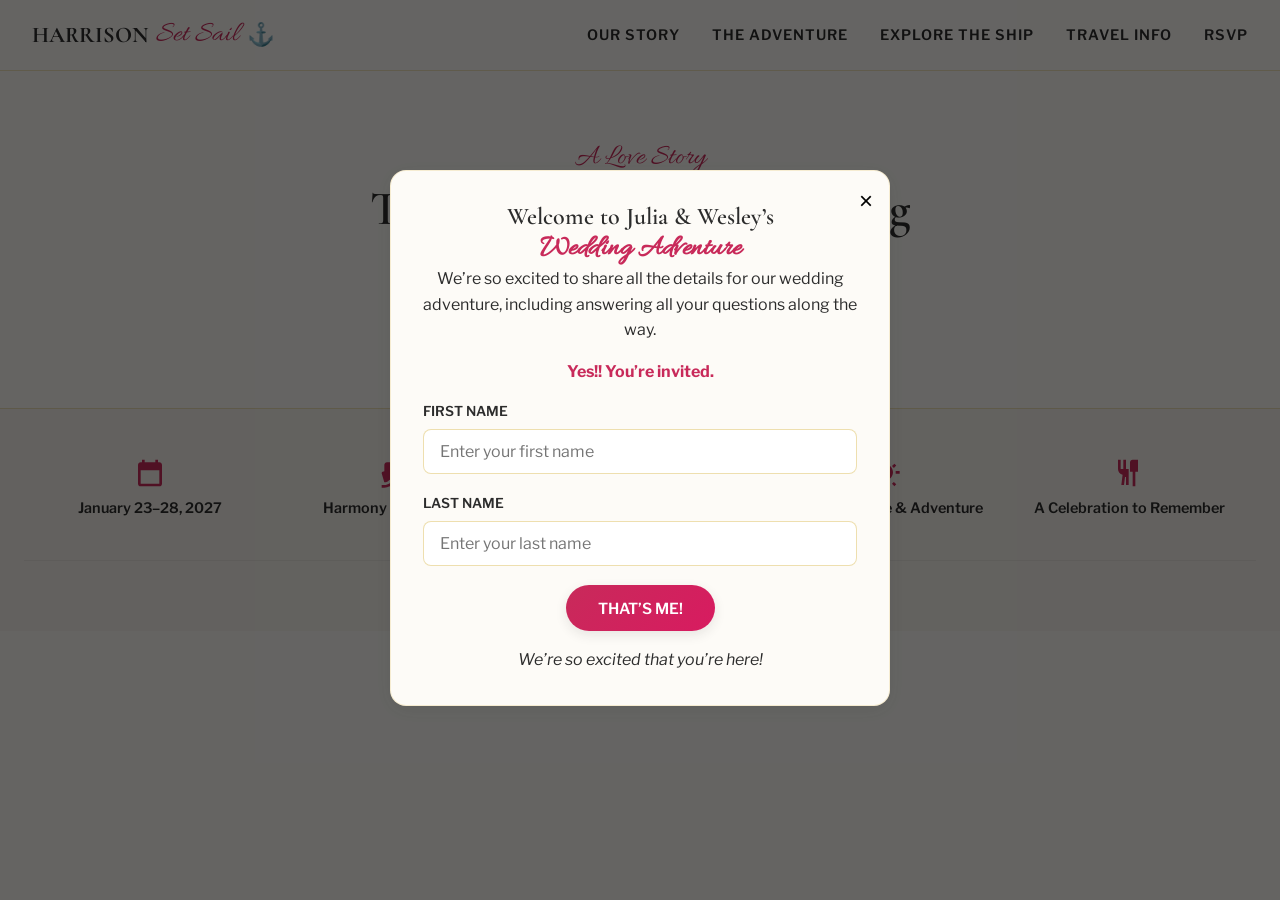
==== commit d8a15161: "gemini1" ====
--- a/index.html
+++ b/index.html
@@ -1,79 +1,88 @@
-<!doctype html>
+<!DOCTYPE html>
 <html lang="en">
 <head>
-<meta charset="utf-8">
-<meta name="viewport" content="width=device-width,initial-scale=1">
-<title>Julia &amp; Wesley | Harrison Set Sail</title>
-<link rel="stylesheet" href="css/site.css">
+  <meta charset="UTF-8">
+  <meta name="viewport" content="width=device-width, initial-scale=1.0">
+  <title>Julia & Wesley | Wedding Set Sail</title>
+  <link rel="stylesheet" href="css/site.css">
+  <link rel="stylesheet" href="css/responsive.css">
+  <link href="https://fonts.googleapis.com/css2?family=Allura&family=Cormorant+Garamond:wght@400;600;700&family=Libre+Franklin:wght@300;400;600&display=swap" rel="stylesheet">
 </head>
 <body>
 
-  <section class="welcome-gate" id="welcome-gate" aria-labelledby="welcome-title">
-    <div class="welcome-card floral-frame">
-      <img class="floral-corner tl" src="assets/hero_left_floral.png" alt="">
-      <img class="floral-corner tr" src="assets/hero_right_floral.png" alt="">
-      <img class="floral-corner bl" src="assets/hero_left_floral.png" alt="">
-      <img class="floral-corner br" src="assets/hero_right_floral.png" alt="">
-      <button class="welcome-close" type="button" id="welcome-close" aria-label="Close">×</button>
-      <div class="welcome-main">
-        <p style="font-size:1.6rem;color:var(--bougainvillea);">⚓</p>
-        <h1 id="welcome-title" class="title">Welcome to Julia &amp; Wesley's<br><span class="subtitle" style="display:inline-block;">Wedding Adventure</span></h1>
-        <p style="max-width:520px;margin:0 auto;color:var(--ink-soft);">We're so excited to share all the details for our wedding adventure, including answering all your questions along the way.</p>
-        <p style="font-family:var(--font-display);font-weight:700;font-size:1.3rem;margin:14px 0;">YES — you're invited!</p>
-        <form class="welcome-form" id="welcome-form">
-          <div class="field">
-            <label for="first-name">First name</label>
-            <input id="first-name" name="firstName" autocomplete="given-name" required>
-          </div>
-          <div class="field">
-            <label for="last-name">Last name</label>
-            <input id="last-name" name="lastName" autocomplete="family-name" required>
-          </div>
-        </form>
-        <button class="btn" type="submit" form="welcome-form">That's me!</button>
-        <p class="welcome-error" id="welcome-error" aria-live="polite"></p>
-        <div class="welcome-footer">We're so excited that you're here!</div>
+  <header class="site-header">
+    <a href="index.html" class="header-logo">HARRISON <span>Set Sail</span> ⚓</a>
+    <button class="nav-toggle" aria-label="Toggle Navigation">☰</button>
+    <nav>
+      <ul class="nav-menu">
+        <li><a href="our-story.html">OUR STORY</a></li>
+        <li><a href="adventure.html">THE ADVENTURE</a></li>
+        <li><a href="explore.html">EXPLORE THE SHIP</a></li>
+        <li><a href="travel.html">TRAVEL INFO</a></li>
+        <li><a href="rsvp.html">RSVP</a></li>
+      </ul>
+    </nav>
+  </header>
+
+  <!-- Guest Welcome Modal -->
+  <div id="welcome-modal" class="modal-overlay" style="display:none;">
+    <div class="modal-content card">
+      <button id="close-welcome" class="close-btn" aria-label="Close">&times;</button>
+      <h2>Welcome to Julia & Wesley’s<br><span class="script-accent">Wedding Adventure</span></h2>
+      <p>We’re so excited to share all the details for our wedding adventure, including answering all your questions along the way.</p>
+      <p class="invite-tag" style="font-weight:bold; color:var(--color-bougainvillea); margin: 1rem 0;">Yes!! You’re invited.</p>
+      <form id="guest-entry-form">
+        <div class="form-group">
+          <label for="guest-firstname">First Name</label>
+          <input type="text" id="guest-firstname" class="form-control" required placeholder="Enter your first name">
+        </div>
+        <div class="form-group">
+          <label for="guest-lastname">Last Name</label>
+          <input type="text" id="guest-lastname" class="form-control" required placeholder="Enter your last name">
+        </div>
+        <button type="submit" class="btn-primary">THAT’S ME!</button>
+      </form>
+      <p class="form-footer-note" style="margin-top:1rem; font-style:italic;">We’re so excited that you’re here!</p>
+    </div>
+  </div>
+
+  <!-- Hero Section -->
+  <main class="container text-center" style="padding: 4rem 1rem;">
+    <p class="script-accent">A Love Story</p>
+    <h1 style="font-size:3rem; margin-bottom:1rem;">Twenty Years In The Making</h1>
+    <p class="hero-subtitle" style="letter-spacing:2px; font-weight:600; color:var(--color-bougainvillea);">WE CAN'T WAIT TO SET SAIL WITH YOU</p>
+  </main>
+
+  <!-- Standardized Landing Footer -->
+  <footer class="site-footer" id="details">
+    <div class="footer-icon-grid">
+      <div class="footer-icon-item">
+        <svg viewBox="0 0 24 24"><path d="M19 4h-1V2h-2v2H8V2H6v2H5c-1.1 0-2 .9-2 2v14c0 1.1.9 2 2 2h14c1.1 0 2-.9 2-2V6c0-1.1-.9-2-2-2zm0 16H5V10h14v10z"/></svg>
+        <span class="footer-label">January 23–28, 2027</span>
+      </div>
+      <div class="footer-icon-item">
+        <svg viewBox="0 0 24 24"><path d="M20 21c-1.39 0-2.78-.47-4-1.32-2.44 1.71-5.56 1.71-8 0C6.78 20.53 5.39 21 4 21H2v2h2c1.38 0 2.74-.35 4-.99 2.52 1.29 5.48 1.29 8 0 1.26.64 2.62.99 4 .99h2v-2h-2zM3.95 19H4c1.6 0 3.02-.88 4-2 .98 1.12 2.4 2 4 2s3.02-.88 4-2c.98 1.12 2.4 2 4 2h.05l1.89-6.68c.08-.26.06-.54-.06-.78s-.34-.42-.6-.5L20 10.62V6c0-1.1-.9-2-2-2h-3V1H9v3H6c-1.1 0-2 .9-2 2v4.62l-1.29.42c-.26.08-.48.26-.6.5s-.14.52-.06.78L3.95 19z"/></svg>
+        <span class="footer-label">Harmony of the Seas</span>
+      </div>
+      <div class="footer-icon-item">
+        <svg viewBox="0 0 24 24"><path d="M12 21.35l-1.45-1.32C5.4 15.36 2 12.28 2 8.5 2 5.42 4.42 3 7.5 3c1.74 0 3.41.81 4.5 2.09C13.09 3.81 14.76 3 16.5 3 19.58 3 22 5.42 22 8.5c0 3.78-3.4 6.86-8.55 11.54L12 21.35z"/></svg>
+        <span class="footer-label">Wedding Day at Sea</span>
+      </div>
+      <div class="footer-icon-item">
+        <svg viewBox="0 0 24 24"><path d="M6.76 4.84l-1.8-1.79-1.41 1.41 1.79 1.79 1.42-1.41zM4 10.5H1v2h3v-2zm9-8h-2v3h2v-3zm7.45 3.91l-1.41-1.41-1.79 1.79 1.41 1.41 1.79-1.79zm-3.21 13.7l1.79 1.8 1.41-1.41-1.8-1.79-1.4 1.4zM20 10.5v2h3v-2h-3zm-8-5c-3.31 0-6 2.69-6 6s2.69 6 6 6 6-2.69 6-6-2.69-6-6-6zm-1 16.95h2v3h-2v-3zm-7.45-3.91l1.41 1.41 1.79-1.8-1.41-1.41-1.79 1.8z"/></svg>
+        <span class="footer-label">Sunshine, Love & Adventure</span>
+      </div>
+      <div class="footer-icon-item">
+        <svg viewBox="0 0 24 24"><path d="M11 9H9V2H7v7H5V2H3v7c0 2.12 1.46 3.9 3.45 4.38l-.95 7.62h2l.75-6H9v6h2V9zm7-7h-4c-1.1 0-2 .9-2 2v7h2v11h2V11h2V2z"/></svg>
+        <span class="footer-label">A Celebration to Remember</span>
       </div>
     </div>
-  </section>
+    <div class="footer-bottom">
+      &copy; 2027 Julia Porrino & Wesley Harrison. All rights reserved.
+    </div>
+  </footer>
 
-  <header class="site-header" aria-label="Primary">
-    <div class="container header-inner">
-      <a class="brand" href="index.html">
-        <span class="brand-stack"><span class="brand-title">Harrison</span><span class="brand-script">Set Sail</span></span>
-        <span class="brand-anchor">⚓</span>
-      </a>
-      <button class="nav-toggle" id="nav-toggle" aria-label="Toggle navigation">☰</button>
-      <nav class="main-nav" id="main-nav">
-        <a href="our-story.html">Our Story</a>
-        <a href="adventure.html">The Adventure</a>
-        <a href="explore.html">Explore the Ship</a>
-        <a href="travel.html">Travel Info</a>
-        <a href="rsvp.html">RSVP</a>
-      </nav>
-    </div>
-  </header>
-
-  <main class="home-hero">
-    <div class="hero-copy">
-      <p class="eyebrow">January 26, 2027 · Nassau, Bahamas</p>
-      <h1>A Love Story<span>Twenty Years in the Making</span></h1>
-      <p style="font-family:var(--font-script);font-size:1.6rem;color:var(--marigold);">We can't wait to Set Sail with you</p>
-      <img class="couple-photo" src="assets/hero_couple.jpg" alt="Julia and Wesley">
-    </div>
-  </main>
-
-  <section class="home-footer">
-    <div class="container footer-grid">
-      <div class="footer-card"><span class="icon">🗓️</span><strong>January 23–28, 2027</strong></div>
-      <div class="footer-card"><span class="icon">🛳️</span><strong>Harmony of the Seas</strong></div>
-      <div class="footer-card"><span class="icon">♡</span><strong>Wedding Day at Sea</strong></div>
-      <div class="footer-card"><span class="icon">🌴</span><strong>Sunshine, Love &amp; Adventure</strong></div>
-      <div class="footer-card"><span class="icon">🍸</span><strong>A Celebration to Remember</strong></div>
-    </div>
-  </section>
-
-  <script src="js/nav.js"></script>
-  <script src="js/home.js"></script>
+  <script src="js/navigation.js"></script>
+  <script src="js/access.js"></script>
 </body>
-</html>
+</html>
--- a/css/site.css
+++ b/css/site.css
@@ -1,333 +1,269 @@
-/* Harrison Set Sail — shared stylesheet */
-
-@import url('https://fonts.googleapis.com/css2?family=Cormorant+Garamond:wght@500;600;700&family=Allura&family=Poppins:wght@400;500;600&display=swap');
-
-:root{
-  --linen:#f6ecd9;
-  --linen-dark:#efe1c4;
-  --ink:#3a2c1e;
-  --ink-soft:#5c4d3e;
-  --bougainvillea:#7A1438;
-  --magenta:#D81B60;
-  --tequila:#E8631C;
-  --marigold:#F2A93B;
-  --olive:#9C9851;
-  --green-msg:#3d4a2a;
-  --pink-msg:#c81b5a;
-  --border:#e2cf9e;
-  --radius:16px;
-  --shadow:0 10px 30px rgba(90,50,20,0.12);
-  --font-display:'Cormorant Garamond',serif;
-  --font-script:'Allura',cursive;
-  --font-body:'Poppins',sans-serif;
-}
-
-*{box-sizing:border-box;}
-html,body{margin:0;padding:0;max-width:100%;overflow-x:hidden;}
-body{
-  font-family:var(--font-body);
-  color:var(--ink);
-  background:var(--linen);
-  line-height:1.6;
-}
-img{max-width:100%;display:block;}
-a{color:inherit;text-decoration:none;}
-.container{max-width:1180px;margin:0 auto;padding:0 24px;}
-
-/* ---------- header / nav ---------- */
-.site-header{
-  background:var(--linen);
-  border-bottom:1px solid var(--border);
-  padding:14px 0;
-  position:relative;
-  z-index:20;
-}
-.header-inner{display:flex;align-items:center;justify-content:space-between;gap:16px;flex-wrap:wrap;}
-.brand{display:flex;align-items:center;gap:10px;}
-.brand-stack{display:flex;flex-direction:column;line-height:1;}
-.brand-title{font-family:var(--font-display);font-weight:700;font-size:1.5rem;letter-spacing:.08em;color:var(--ink);text-transform:uppercase;}
-.brand-script{font-family:var(--font-script);font-size:1.7rem;color:var(--magenta);margin-top:-4px;}
-.brand-anchor{color:var(--bougainvillea);font-size:1.2rem;}
-.main-nav{display:flex;gap:26px;flex-wrap:wrap;}
-.main-nav a{
-  font-family:var(--font-display);
-  font-weight:600;
-  letter-spacing:.04em;
-  font-size:1rem;
-  text-transform:uppercase;
-  color:var(--ink-soft);
-  padding-bottom:4px;
-  border-bottom:2px solid transparent;
-  transition:color .15s,border-color .15s;
-}
-.main-nav a:hover,.main-nav a.active{color:var(--magenta);border-color:var(--magenta);}
-.nav-toggle{display:none;background:none;border:1px solid var(--border);border-radius:8px;padding:8px 10px;font-size:1.2rem;color:var(--ink);}
-
-@media(max-width:820px){
-  .nav-toggle{display:block;}
-  .main-nav{
-    display:none;
-    width:100%;
-    flex-direction:column;
-    gap:4px;
-    padding-top:12px;
-  }
-  .main-nav.open{display:flex;}
-  .main-nav a{padding:10px 4px;border-bottom:1px solid var(--border);}
-}
-
-/* ---------- floral framing ---------- */
-.floral-frame{position:relative;}
-.floral-corner{position:absolute;width:220px;max-width:28vw;pointer-events:none;z-index:1;}
-.floral-corner.tl{top:0;left:0;}
-.floral-corner.tr{top:0;right:0;transform:scaleX(-1);}
-.floral-corner.bl{bottom:0;left:0;transform:scaleY(-1);}
-.floral-corner.br{bottom:0;right:0;transform:scale(-1,-1);}
-
-/* ---------- page shell ---------- */
-.page-content{max-width:980px;margin:0 auto;padding:48px 24px 80px;position:relative;z-index:2;}
-.panel{
-  background:rgba(255,252,244,0.7);
-  border:1px solid var(--border);
-  border-radius:24px;
-  padding:36px clamp(20px,5vw,56px);
-  box-shadow:var(--shadow);
-}
-.title{
-  font-family:var(--font-display);
-  font-weight:700;
-  font-size:clamp(2.4rem,5vw,3.4rem);
-  text-align:center;
-  margin:0 0 8px;
-  color:var(--ink);
-}
-.title .accent{color:var(--magenta);}
-.subtitle{
-  font-family:var(--font-script);
-  font-size:clamp(1.6rem,3vw,2.2rem);
-  color:var(--olive);
-  text-align:center;
-  margin:0 0 18px;
-}
-.pill-date{
-  display:inline-block;
-  background:var(--bougainvillea);
-  color:#fff;
-  font-family:var(--font-display);
-  font-weight:600;
-  padding:8px 22px;
-  border-radius:999px;
-  letter-spacing:.03em;
-}
-.center{text-align:center;}
-
-/* ---------- buttons ---------- */
-.btn{
-  display:inline-block;
-  font-family:var(--font-display);
-  font-weight:700;
-  letter-spacing:.03em;
-  text-transform:uppercase;
-  font-size:.95rem;
-  padding:13px 30px;
-  border-radius:999px;
-  background:var(--bougainvillea);
-  color:#fff;
-  border:2px solid var(--bougainvillea);
-  cursor:pointer;
-  transition:transform .15s,opacity .15s;
-}
-.btn:hover{transform:translateY(-2px);}
-.btn.secondary{background:transparent;color:var(--bougainvillea);}
-.btn.outline{background:transparent;color:var(--ink-soft);border-color:var(--border);}
-.btn[aria-disabled="true"]{opacity:.5;cursor:not-allowed;pointer-events:none;}
-
-/* ---------- cards ---------- */
-.card-grid{display:grid;grid-template-columns:repeat(auto-fit,minmax(220px,1fr));gap:18px;margin:28px 0;}
-.info-card{
-  background:#fffdf8;
-  border:1px solid var(--border);
-  border-radius:18px;
-  padding:22px;
-}
-.info-card h3{font-family:var(--font-display);font-size:1.3rem;margin:0 0 8px;color:var(--bougainvillea);}
-.info-card p{margin:0 0 14px;color:var(--ink-soft);font-size:.95rem;}
-
-/* ---------- chat bubbles (our story) ---------- */
-.chat{max-width:700px;margin:0 auto 32px;}
-.msg{display:flex;align-items:flex-end;gap:12px;margin-bottom:18px;}
-.msg.right{flex-direction:row-reverse;}
-.avatar{width:52px;height:52px;border-radius:50%;object-fit:cover;border:2px solid var(--marigold);flex-shrink:0;}
-.bubble{
-  position:relative;
-  padding:14px 18px;
-  border-radius:20px;
-  max-width:min(420px,72vw);
-  font-size:1.02rem;
-}
-.bubble.green{background:var(--green-msg);color:#f1efc8;border-bottom-left-radius:4px;}
-.bubble.pink{background:var(--pink-msg);color:#fff;border-bottom-right-radius:4px;}
-.bubble small{display:block;margin-top:6px;font-size:.72rem;opacity:.75;font-weight:400;}
-.story-copy{max-width:700px;margin:0 auto;text-align:center;color:var(--ink-soft);}
-.story-copy h2{font-family:var(--font-script);color:var(--olive);font-size:2.2rem;font-weight:400;margin:26px 0 12px;}
-
-/* ---------- itinerary (adventure page) ---------- */
-.route-hero{margin-bottom:28px;}
-.itinerary{max-width:1080px;margin:0 auto;display:flex;flex-direction:column;gap:16px;}
-.day{
-  display:grid;
-  grid-template-columns:110px 1.4fr 1fr;
-  gap:18px;
-  background:#fffdf8;
-  border:1px solid var(--border);
-  border-radius:18px;
-  padding:22px;
-  align-items:start;
-}
-.day h3{font-family:var(--font-display);color:var(--bougainvillea);margin:0;font-size:1.15rem;}
-.day .daylabel{text-align:center;}
-.day .daylabel span{display:block;font-size:.75rem;color:var(--ink-soft);text-transform:uppercase;letter-spacing:.06em;}
-.day h2{font-family:var(--font-display);margin:2px 0 6px;font-size:1.5rem;}
-.day p{margin:0 0 10px;color:var(--ink-soft);}
-.detail-link{color:var(--magenta);font-weight:600;display:inline-block;margin-top:4px;}
-.day-schedule{list-style:none;margin:0;padding:0;font-size:.92rem;}
-.day-schedule li{margin-bottom:8px;color:var(--ink-soft);}
-.day-schedule li b{color:var(--ink);}
-.day-schedule li.highlight{color:var(--magenta);font-weight:600;}
-.day-schedule a{color:var(--magenta);font-weight:600;text-decoration:underline;}
-.day-tags{display:flex;flex-wrap:wrap;gap:8px;font-size:.85rem;color:var(--ink-soft);}
-.day-tags span{background:var(--linen-dark);padding:4px 10px;border-radius:999px;}
-@media(max-width:760px){
-  .day{grid-template-columns:1fr;}
-  .day .daylabel{text-align:left;display:flex;gap:8px;align-items:baseline;}
-}
-
-/* ---------- explore ship ---------- */
-.ship-zone{position:relative;margin:26px 0 34px;}
-.ship-map-wrap{position:relative;border-radius:18px;overflow:hidden;border:1px solid var(--border);}
-.neighborhood-btn{
-  position:absolute;
-  transform:translate(-50%,-50%);
-  background:#fffdf8;
-  border:1px solid var(--border);
-  border-radius:999px;
-  padding:6px 14px;
-  font-size:.78rem;
-  font-weight:600;
-  letter-spacing:.03em;
-  cursor:pointer;
-  box-shadow:0 4px 10px rgba(0,0,0,.12);
-}
-.neighborhood-btn.active{background:var(--bougainvillea);color:#fff;border-color:var(--bougainvillea);}
-.guide-grid{display:grid;grid-template-columns:1fr 1fr;gap:26px;align-items:start;margin-bottom:24px;}
-.guide-main-photo{border-radius:18px;width:100%;height:260px;object-fit:cover;}
-.highlight-tiles{display:grid;grid-template-columns:repeat(auto-fit,minmax(150px,1fr));gap:14px;margin-top:22px;}
-.highlight-tile{background:#fffdf8;border:1px solid var(--border);border-radius:14px;padding:14px;font-size:.88rem;}
-.highlight-tile .h-icon{font-size:1.3rem;margin-bottom:6px;display:block;}
-.highlight-tile b{display:block;margin-bottom:4px;}
-@media(max-width:760px){.guide-grid{grid-template-columns:1fr;}}
-
-.category-row{display:grid;grid-template-columns:repeat(auto-fit,minmax(120px,1fr));gap:12px;margin:22px 0;}
-.category-tile{
-  background:#fffdf8;border:1px solid var(--border);border-radius:14px;
-  padding:16px 10px;text-align:center;font-weight:600;cursor:pointer;font-size:.95rem;
-}
-.category-tile:hover{border-color:var(--magenta);}
-
-.modal-backdrop{
-  position:fixed;inset:0;background:rgba(58,44,30,.55);
-  display:none;align-items:flex-start;justify-content:center;
-  padding:5vh 16px;overflow-y:auto;z-index:100;
-}
-.modal-backdrop.open{display:flex;}
-.category-modal{
-  background:var(--linen);border-radius:20px;max-width:720px;width:100%;
-  padding:28px clamp(18px,4vw,36px) 34px;position:relative;box-shadow:0 30px 60px rgba(0,0,0,.35);
-}
-.modal-close{position:absolute;top:16px;right:18px;background:none;border:none;font-size:1.6rem;cursor:pointer;color:var(--ink-soft);}
-.modal-tabs{display:flex;gap:10px;margin:18px 0;}
-.modal-tab-btn{
-  flex:1;padding:10px;border-radius:10px;border:1px solid var(--border);
-  background:#fffdf8;font-weight:600;cursor:pointer;
-}
-.modal-tab-btn.active{background:var(--bougainvillea);color:#fff;border-color:var(--bougainvillea);}
-.modal-tab-panel{display:none;}
-.modal-tab-panel.active{display:block;}
-.included-list{list-style:none;margin:0;padding:0;display:grid;grid-template-columns:repeat(auto-fit,minmax(140px,1fr));gap:10px;}
-.included-list li{background:#fffdf8;border:1px solid var(--border);border-radius:10px;padding:10px;font-size:.9rem;}
-
-/* ---------- travel & booking ---------- */
-.stateroom-grid{display:grid;grid-template-columns:repeat(auto-fit,minmax(190px,1fr));gap:16px;margin:24px 0;}
-.stateroom-card{background:#fffdf8;border:1px solid var(--border);border-radius:16px;padding:16px;text-align:center;}
-.stateroom-card .swatch{height:110px;border-radius:10px;background:linear-gradient(135deg,var(--marigold),var(--tequila));margin-bottom:12px;}
-.stateroom-card .price{color:var(--magenta);font-weight:700;font-size:1.2rem;}
-.faq-list{margin:24px 0;}
-.faq-item{border-bottom:1px solid var(--border);}
-.faq-q{
-  width:100%;text-align:left;background:none;border:none;padding:16px 4px;
-  font-family:var(--font-display);font-weight:600;font-size:1.05rem;
-  cursor:pointer;display:flex;justify-content:space-between;align-items:center;color:var(--ink);
-}
-.faq-a{max-height:0;overflow:hidden;transition:max-height .25s ease;color:var(--ink-soft);font-size:.95rem;}
-.faq-item.open .faq-a{max-height:240px;padding-bottom:16px;}
-.faq-q .chev{transition:transform .2s;}
-.faq-item.open .faq-q .chev{transform:rotate(180deg);}
-
-/* ---------- rsvp ---------- */
-.guest-stack{display:flex;flex-direction:column;gap:18px;margin:22px 0;}
-.guest-card{background:#fffdf8;border:1px solid var(--border);border-radius:16px;padding:20px;}
-.guest-card h3{font-family:var(--font-display);margin:0 0 12px;color:var(--bougainvillea);}
-.field{margin-bottom:14px;}
-.field label{display:block;font-weight:600;font-size:.9rem;margin-bottom:6px;}
-.field input,.field textarea,.field select{
-  width:100%;padding:11px 14px;border-radius:10px;border:1px solid var(--border);
-  font-family:var(--font-body);font-size:.95rem;background:#fff;
-}
-.event-grid{display:grid;grid-template-columns:repeat(auto-fit,minmax(140px,1fr));gap:12px;margin:10px 0;}
-.choice-row{display:flex;gap:8px;}
-.choice-chip{
-  display:block;text-align:center;padding:8px 6px;border-radius:999px;border:1px solid var(--border);
-  font-size:.85rem;cursor:pointer;background:#fff;
-}
-input[type=radio]{position:absolute;opacity:0;}
-input[type=radio]:checked + .choice-chip{background:var(--bougainvillea);color:#fff;border-color:var(--bougainvillea);}
-.bingo-clue{margin-top:8px;}
-.privacy-note{font-size:.85rem;color:var(--ink-soft);}
-.status-box{margin-top:16px;padding:14px;border-radius:12px;background:#e9f3e3;color:#2f4a20;}
-
-/* ---------- welcome gate (index) ---------- */
-.welcome-gate{position:fixed;inset:0;background:rgba(58,44,30,.55);display:flex;align-items:center;justify-content:center;padding:16px;z-index:200;}
-.welcome-card{
-  position:relative;background:var(--linen);max-width:920px;width:100%;border-radius:26px;
-  padding:44px clamp(20px,5vw,60px);box-shadow:0 30px 70px rgba(0,0,0,.4);overflow:hidden;
-}
-.welcome-close{position:absolute;top:18px;right:20px;background:#fff;border:1px solid var(--border);border-radius:50%;width:34px;height:34px;font-size:1.2rem;cursor:pointer;z-index:5;}
-.welcome-main{position:relative;z-index:2;text-align:center;}
-.welcome-form{display:flex;gap:14px;justify-content:center;flex-wrap:wrap;margin:22px 0;}
-.welcome-form .field{width:220px;margin:0;}
-.welcome-error{color:var(--bougainvillea);font-weight:600;min-height:1.2em;}
-.welcome-footer{margin-top:14px;font-family:var(--font-script);color:var(--olive);font-size:1.3rem;}
-
-/* ---------- home hero ---------- */
-.home-hero{
-  position:relative;min-height:78vh;display:flex;align-items:center;justify-content:center;
-  background:linear-gradient(rgba(58,20,20,.35),rgba(58,20,20,.15)),url('../assets/approved/landing-page.png') center 30%/cover no-repeat;
-  padding:80px 20px 60px;text-align:center;color:#fff;
-}
-.hero-copy .eyebrow{letter-spacing:.3em;text-transform:uppercase;font-size:.85rem;margin:0;}
-.hero-copy h1{font-family:var(--font-display);font-weight:700;font-size:clamp(2.6rem,7vw,4.6rem);margin:14px 0 6px;text-shadow:0 6px 24px rgba(0,0,0,.4);}
-.hero-copy h1 span{display:block;font-family:var(--font-script);font-weight:400;font-size:clamp(2rem,5vw,3.2rem);color:var(--marigold);}
-.hero-copy .location{font-size:1.1rem;margin:0 0 8px;letter-spacing:.05em;}
-.couple-photo{max-width:420px;margin:26px auto -10px;border-radius:20% 20% 8px 8px;overflow:hidden;box-shadow:0 20px 45px rgba(0,0,0,.35);}
-.home-footer{background:var(--linen);border-radius:40px 40px 0 0;margin-top:-24px;position:relative;z-index:2;padding:34px 18px;}
-.footer-grid{display:grid;grid-template-columns:repeat(5,1fr);gap:10px;text-align:center;}
-.footer-card{padding:10px;}
-.footer-card .icon{font-size:1.6rem;display:block;margin-bottom:6px;}
-.footer-card strong{font-family:var(--font-display);font-size:.95rem;}
-@media(max-width:760px){.footer-grid{grid-template-columns:repeat(2,1fr);}}
-
-/* ---------- bingo / pickleball future data ---------- */
-.data-note{background:#fff7e6;border:1px dashed var(--marigold);border-radius:14px;padding:16px 18px;font-size:.9rem;color:var(--ink-soft);margin:18px 0;}
-
-/* ---------- footer link strip ---------- */
-.site-footer{text-align:center;padding:30px 16px;color:var(--ink-soft);font-size:.85rem;}
+/* Custom Properties & Design System */
+:root {
+  --color-parchment: #FDFBF7;
+  --color-linen: #F8F4EE;
+  --color-bougainvillea: #C82A5A;
+  --color-magenta: #D81B60;
+  --color-mango: #E86A33;
+  --color-gold: #D4AF37;
+  --color-palm-olive: #6B7B44;
+  --color-cream: #FFFDD0;
+  --color-warm-charcoal: #2C2C2C;
+  --color-soft-white: #FFFFFF;
+  --color-shadow: rgba(44, 44, 44, 0.1);
+
+  --font-heading: 'Cormorant Garamond', Georgia, serif;
+  --font-script: 'Allura', cursive;
+  --font-body: 'Libre Franklin', -apple-system, BlinkMacSystemFont, sans-serif;
+
+  --container-max-width: 1200px;
+  --border-radius-card: 16px;
+  --transition-speed: 0.3s;
+}
+
+*, *::before, *::after {
+  box-sizing: border-box;
+  margin: 0;
+  padding: 0;
+}
+
+html, body {
+  width: 100%;
+  max-width: 100%;
+  overflow-x: hidden;
+  background-color: var(--color-parchment);
+  color: var(--color-warm-charcoal);
+  font-family: var(--font-body);
+  line-height: 1.6;
+  scroll-behavior: smooth;
+}
+
+/* Typography Helpers */
+h1, h2, h3, h4 {
+  font-family: var(--font-heading);
+  font-weight: 600;
+  line-height: 1.2;
+}
+
+.script-accent {
+  font-family: var(--font-script);
+  color: var(--color-bougainvillea);
+  font-size: 1.8rem;
+}
+
+.text-center { text-align: center; }
+
+/* Header & Navigation */
+.site-header {
+  position: sticky;
+  top: 0;
+  z-index: 1000;
+  background: rgba(253, 251, 247, 0.95);
+  backdrop-filter: blur(8px);
+  border-bottom: 1px solid rgba(212, 175, 55, 0.3);
+  padding: 0.75rem 2rem;
+  display: flex;
+  align-items: center;
+  justify-content: space-between;
+}
+
+.header-logo {
+  display: flex;
+  align-items: center;
+  gap: 0.5rem;
+  text-decoration: none;
+  color: var(--color-warm-charcoal);
+  font-family: var(--font-heading);
+  font-size: 1.4rem;
+  font-weight: 700;
+}
+
+.header-logo span {
+  font-family: var(--font-script);
+  color: var(--color-bougainvillea);
+  font-size: 1.8rem;
+  font-weight: normal;
+}
+
+.nav-menu {
+  display: flex;
+  gap: 2rem;
+  list-style: none;
+}
+
+.nav-menu a {
+  text-decoration: none;
+  color: var(--color-warm-charcoal);
+  font-size: 0.9rem;
+  font-weight: 600;
+  letter-spacing: 1px;
+  text-transform: uppercase;
+  transition: color var(--transition-speed);
+  position: relative;
+  padding: 0.5rem 0;
+}
+
+.nav-menu a:hover,
+.nav-menu a.active {
+  color: var(--color-bougainvillea);
+}
+
+.nav-menu a.active::after {
+  content: '';
+  position: absolute;
+  bottom: 0;
+  left: 0;
+  width: 100%;
+  height: 2px;
+  background-color: var(--color-bougainvillea);
+}
+
+.nav-toggle {
+  display: none;
+  background: none;
+  border: none;
+  font-size: 1.8rem;
+  color: var(--color-warm-charcoal);
+  cursor: pointer;
+}
+
+/* Component System */
+.container {
+  width: 100%;
+  max-width: var(--container-max-width);
+  margin: 0 auto;
+  padding: 2rem 1.5rem;
+}
+
+.btn-primary {
+  display: inline-flex;
+  align-items: center;
+  justify-content: center;
+  gap: 0.5rem;
+  background: linear-gradient(135deg, var(--color-bougainvillea), var(--color-magenta));
+  color: var(--color-soft-white);
+  padding: 0.85rem 2rem;
+  border-radius: 30px;
+  border: none;
+  font-family: var(--font-body);
+  font-weight: 600;
+  font-size: 0.95rem;
+  text-decoration: none;
+  cursor: pointer;
+  box-shadow: 0 4px 12px var(--color-shadow);
+  transition: transform var(--transition-speed), box-shadow var(--transition-speed);
+  min-height: 44px;
+}
+
+.btn-primary:hover {
+  transform: translateY(-2px);
+  box-shadow: 0 6px 16px rgba(200, 42, 90, 0.3);
+}
+
+.card {
+  background: var(--color-soft-white);
+  border-radius: var(--border-radius-card);
+  padding: 2rem;
+  border: 1px solid rgba(212, 175, 55, 0.2);
+  box-shadow: 0 4px 20px var(--color-shadow);
+  margin-bottom: 1.5rem;
+}
+
+/* Modal Overlay */
+.modal-overlay {
+  position: fixed;
+  top: 0;
+  left: 0;
+  width: 100%;
+  height: 100%;
+  background: rgba(0,0,0,0.6);
+  z-index: 2000;
+  display: flex;
+  align-items: center;
+  justify-content: center;
+  padding: 1rem;
+}
+
+.modal-content {
+  background: var(--color-parchment);
+  max-width: 500px;
+  width: 100%;
+  position: relative;
+  text-align: center;
+}
+
+.close-btn {
+  position: absolute;
+  top: 1rem;
+  right: 1rem;
+  background: none;
+  border: none;
+  font-size: 1.5rem;
+  cursor: pointer;
+}
+
+.form-group {
+  margin-bottom: 1.2rem;
+  text-align: left;
+}
+
+.form-group label {
+  display: block;
+  font-size: 0.85rem;
+  font-weight: 600;
+  margin-bottom: 0.4rem;
+  text-transform: uppercase;
+}
+
+.form-control {
+  width: 100%;
+  padding: 0.75rem 1rem;
+  border: 1px solid rgba(212, 175, 55, 0.4);
+  border-radius: 8px;
+  font-family: var(--font-body);
+  font-size: 1rem;
+  background: #fff;
+}
+
+/* Footer Styling */
+.site-footer {
+  background-color: var(--color-linen);
+  border-top: 1px solid rgba(212, 175, 55, 0.3);
+  padding: 3rem 1.5rem 1.5rem;
+  margin-top: 4rem;
+}
+
+.footer-icon-grid {
+  display: grid;
+  grid-template-columns: repeat(auto-fit, minmax(180px, 1fr));
+  gap: 1.5rem;
+  text-align: center;
+  max-width: var(--container-max-width);
+  margin: 0 auto 2.5rem;
+}
+
+.footer-icon-item {
+  display: flex;
+  flex-direction: column;
+  align-items: center;
+  gap: 0.5rem;
+}
+
+.footer-icon-item svg {
+  width: 32px;
+  height: 32px;
+  fill: var(--color-bougainvillea);
+}
+
+.footer-icon-item .footer-label {
+  font-size: 0.9rem;
+  font-weight: 600;
+}
+
+.footer-bottom {
+  text-align: center;
+  font-size: 0.85rem;
+  color: #777;
+  border-top: 1px solid rgba(0, 0, 0, 0.05);
+  padding-top: 1.5rem;
+}
--- a/css/responsive.css
+++ b/css/responsive.css
@@ -0,0 +1,41 @@
+@media (max-width: 900px) {
+  .nav-toggle {
+    display: block;
+  }
+
+  .nav-menu {
+    position: absolute;
+    top: 100%;
+    left: 0;
+    width: 100%;
+    background: var(--color-parchment);
+    flex-direction: column;
+    padding: 1.5rem 2rem;
+    gap: 1.25rem;
+    border-bottom: 2px solid var(--color-gold);
+    display: none;
+    box-shadow: 0 10px 20px var(--color-shadow);
+  }
+
+  .nav-menu.is-open {
+    display: flex;
+  }
+
+  .footer-icon-grid {
+    grid-template-columns: repeat(2, 1fr);
+  }
+}
+
+@media (max-width: 480px) {
+  .footer-icon-grid {
+    grid-template-columns: 1fr;
+  }
+
+  .container {
+    padding: 1.25rem 1rem;
+  }
+
+  .btn-primary {
+    width: 100%;
+  }
+}
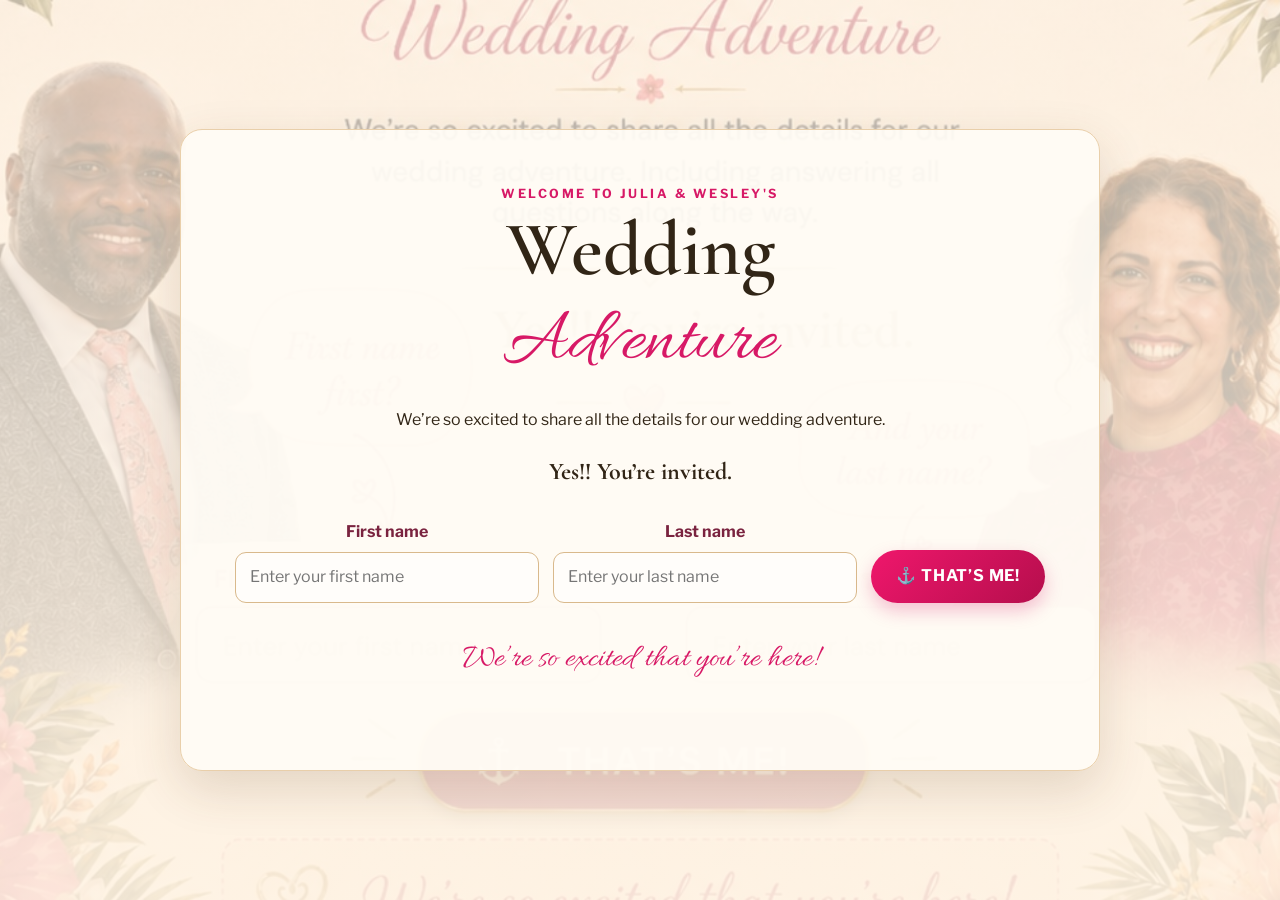
==== commit f4c65672: "v35" ====
--- a/index.html
+++ b/index.html
@@ -1,88 +1 @@
-<!DOCTYPE html>
-<html lang="en">
-<head>
-  <meta charset="UTF-8">
-  <meta name="viewport" content="width=device-width, initial-scale=1.0">
-  <title>Julia & Wesley | Wedding Set Sail</title>
-  <link rel="stylesheet" href="css/site.css">
-  <link rel="stylesheet" href="css/responsive.css">
-  <link href="https://fonts.googleapis.com/css2?family=Allura&family=Cormorant+Garamond:wght@400;600;700&family=Libre+Franklin:wght@300;400;600&display=swap" rel="stylesheet">
-</head>
-<body>
-
-  <header class="site-header">
-    <a href="index.html" class="header-logo">HARRISON <span>Set Sail</span> ⚓</a>
-    <button class="nav-toggle" aria-label="Toggle Navigation">☰</button>
-    <nav>
-      <ul class="nav-menu">
-        <li><a href="our-story.html">OUR STORY</a></li>
-        <li><a href="adventure.html">THE ADVENTURE</a></li>
-        <li><a href="explore.html">EXPLORE THE SHIP</a></li>
-        <li><a href="travel.html">TRAVEL INFO</a></li>
-        <li><a href="rsvp.html">RSVP</a></li>
-      </ul>
-    </nav>
-  </header>
-
-  <!-- Guest Welcome Modal -->
-  <div id="welcome-modal" class="modal-overlay" style="display:none;">
-    <div class="modal-content card">
-      <button id="close-welcome" class="close-btn" aria-label="Close">&times;</button>
-      <h2>Welcome to Julia & Wesley’s<br><span class="script-accent">Wedding Adventure</span></h2>
-      <p>We’re so excited to share all the details for our wedding adventure, including answering all your questions along the way.</p>
-      <p class="invite-tag" style="font-weight:bold; color:var(--color-bougainvillea); margin: 1rem 0;">Yes!! You’re invited.</p>
-      <form id="guest-entry-form">
-        <div class="form-group">
-          <label for="guest-firstname">First Name</label>
-          <input type="text" id="guest-firstname" class="form-control" required placeholder="Enter your first name">
-        </div>
-        <div class="form-group">
-          <label for="guest-lastname">Last Name</label>
-          <input type="text" id="guest-lastname" class="form-control" required placeholder="Enter your last name">
-        </div>
-        <button type="submit" class="btn-primary">THAT’S ME!</button>
-      </form>
-      <p class="form-footer-note" style="margin-top:1rem; font-style:italic;">We’re so excited that you’re here!</p>
-    </div>
-  </div>
-
-  <!-- Hero Section -->
-  <main class="container text-center" style="padding: 4rem 1rem;">
-    <p class="script-accent">A Love Story</p>
-    <h1 style="font-size:3rem; margin-bottom:1rem;">Twenty Years In The Making</h1>
-    <p class="hero-subtitle" style="letter-spacing:2px; font-weight:600; color:var(--color-bougainvillea);">WE CAN'T WAIT TO SET SAIL WITH YOU</p>
-  </main>
-
-  <!-- Standardized Landing Footer -->
-  <footer class="site-footer" id="details">
-    <div class="footer-icon-grid">
-      <div class="footer-icon-item">
-        <svg viewBox="0 0 24 24"><path d="M19 4h-1V2h-2v2H8V2H6v2H5c-1.1 0-2 .9-2 2v14c0 1.1.9 2 2 2h14c1.1 0 2-.9 2-2V6c0-1.1-.9-2-2-2zm0 16H5V10h14v10z"/></svg>
-        <span class="footer-label">January 23–28, 2027</span>
-      </div>
-      <div class="footer-icon-item">
-        <svg viewBox="0 0 24 24"><path d="M20 21c-1.39 0-2.78-.47-4-1.32-2.44 1.71-5.56 1.71-8 0C6.78 20.53 5.39 21 4 21H2v2h2c1.38 0 2.74-.35 4-.99 2.52 1.29 5.48 1.29 8 0 1.26.64 2.62.99 4 .99h2v-2h-2zM3.95 19H4c1.6 0 3.02-.88 4-2 .98 1.12 2.4 2 4 2s3.02-.88 4-2c.98 1.12 2.4 2 4 2h.05l1.89-6.68c.08-.26.06-.54-.06-.78s-.34-.42-.6-.5L20 10.62V6c0-1.1-.9-2-2-2h-3V1H9v3H6c-1.1 0-2 .9-2 2v4.62l-1.29.42c-.26.08-.48.26-.6.5s-.14.52-.06.78L3.95 19z"/></svg>
-        <span class="footer-label">Harmony of the Seas</span>
-      </div>
-      <div class="footer-icon-item">
-        <svg viewBox="0 0 24 24"><path d="M12 21.35l-1.45-1.32C5.4 15.36 2 12.28 2 8.5 2 5.42 4.42 3 7.5 3c1.74 0 3.41.81 4.5 2.09C13.09 3.81 14.76 3 16.5 3 19.58 3 22 5.42 22 8.5c0 3.78-3.4 6.86-8.55 11.54L12 21.35z"/></svg>
-        <span class="footer-label">Wedding Day at Sea</span>
-      </div>
-      <div class="footer-icon-item">
-        <svg viewBox="0 0 24 24"><path d="M6.76 4.84l-1.8-1.79-1.41 1.41 1.79 1.79 1.42-1.41zM4 10.5H1v2h3v-2zm9-8h-2v3h2v-3zm7.45 3.91l-1.41-1.41-1.79 1.79 1.41 1.41 1.79-1.79zm-3.21 13.7l1.79 1.8 1.41-1.41-1.8-1.79-1.4 1.4zM20 10.5v2h3v-2h-3zm-8-5c-3.31 0-6 2.69-6 6s2.69 6 6 6 6-2.69 6-6-2.69-6-6-6zm-1 16.95h2v3h-2v-3zm-7.45-3.91l1.41 1.41 1.79-1.8-1.41-1.41-1.79 1.8z"/></svg>
-        <span class="footer-label">Sunshine, Love & Adventure</span>
-      </div>
-      <div class="footer-icon-item">
-        <svg viewBox="0 0 24 24"><path d="M11 9H9V2H7v7H5V2H3v7c0 2.12 1.46 3.9 3.45 4.38l-.95 7.62h2l.75-6H9v6h2V9zm7-7h-4c-1.1 0-2 .9-2 2v7h2v11h2V11h2V2z"/></svg>
-        <span class="footer-label">A Celebration to Remember</span>
-      </div>
-    </div>
-    <div class="footer-bottom">
-      &copy; 2027 Julia Porrino & Wesley Harrison. All rights reserved.
-    </div>
-  </footer>
-
-  <script src="js/navigation.js"></script>
-  <script src="js/access.js"></script>
-</body>
-</html>+<!doctype html><html lang="en"><head><meta charset="utf-8"><meta name="viewport" content="width=device-width,initial-scale=1"><title>Harrison Set Sail</title><link rel="stylesheet" href="assets/css/styles.css"></head><body><main class="gate"><section class="gate-card card"><div class="eyebrow">Welcome to Julia & Wesley's</div><h1>Wedding <span>Adventure</span></h1><p>We’re so excited to share all the details for our wedding adventure.</p><h2 class="serif">Yes!! You’re invited.</h2><form id="gateForm" class="gate-form"><div class="field"><label>First name</label><input name="first" autocomplete="given-name" placeholder="Enter your first name"></div><div class="field"><label>Last name</label><input name="last" autocomplete="family-name" placeholder="Enter your last name"></div><button class="btn">⚓ THAT’S ME!</button></form><div class="gate-error" aria-live="polite"></div><p class="script" style="font-size:2rem;color:var(--pink)">We’re so excited that you’re here!</p></section></main><script src="assets/js/gate.js"></script></body></html>
--- a/assets/css/styles.css
+++ b/assets/css/styles.css
@@ -0,0 +1,5 @@
+@import url('https://fonts.googleapis.com/css2?family=Allura&family=Cormorant+Garamond:wght@500;600;700&family=Libre+Franklin:wght@300;400;500;600;700&display=swap');
+:root{--cream:#fff8ed;--paper:#fffaf2;--pink:#d71966;--gold:#b97918;--olive:#54651d;--ink:#312516;--line:#e9cfaa;--shadow:0 18px 50px rgba(88,54,25,.16)}
+*{box-sizing:border-box}html,body{margin:0;max-width:100%;overflow-x:hidden}body{font-family:'Libre Franklin',sans-serif;color:var(--ink);background:radial-gradient(circle at 30% 10%,#fffdf8 0,#fff8ed 45%,#f8ead4 100%);line-height:1.55}a{color:inherit;text-decoration:none}img{display:block;max-width:100%}button,input,select,textarea{font:inherit}.script{font-family:'Allura',cursive}.serif{font-family:'Cormorant Garamond',serif}.eyebrow{letter-spacing:.2em;text-transform:uppercase;color:var(--pink);font-weight:700;font-size:.78rem}.container{width:min(1180px,calc(100% - 32px));margin:auto}.site-header{position:sticky;top:0;z-index:50;background:rgba(255,250,242,.94);backdrop-filter:blur(14px);border-bottom:1px solid rgba(185,121,24,.25)}.nav-wrap{height:84px;display:flex;align-items:center;gap:32px}.brand{min-width:180px;line-height:.8}.brand strong{font:700 1.35rem 'Cormorant Garamond';letter-spacing:.14em}.brand span{display:block;font:2rem 'Allura';color:var(--pink);transform:rotate(-3deg);margin-left:12px}.nav{display:flex;align-items:center;justify-content:flex-end;gap:28px;width:100%}.nav a{font:600 .8rem 'Libre Franklin';letter-spacing:.05em;text-transform:uppercase;white-space:nowrap;padding:28px 0 22px;border-bottom:2px solid transparent}.nav a:hover,.nav a.active{color:var(--pink);border-color:var(--pink)}.menu-btn{display:none;border:0;background:none;font-size:1.7rem}.hero{position:relative;isolation:isolate;min-height:72vh;overflow:hidden;background:linear-gradient(rgba(255,244,226,.18),rgba(53,20,0,.16)),url('../images/julia-wesley-hero.jpg') center 38%/cover no-repeat;display:grid;align-items:center}.hero:after{content:"";position:absolute;inset:0;background:linear-gradient(90deg,rgba(42,25,16,.48),rgba(42,25,16,.05) 55%,rgba(42,25,16,.12));z-index:-1}.hero-copy{color:white;max-width:650px;padding:72px 0;text-shadow:0 2px 22px rgba(0,0,0,.4)}.hero-copy h1{font:600 clamp(3.4rem,8vw,7.4rem)/.83 'Cormorant Garamond';margin:.15em 0}.hero-copy h1 span{display:block;font:clamp(3rem,7vw,6.5rem)/.85 'Allura';color:#ffbfca}.hero-copy .date{letter-spacing:.35em;text-transform:uppercase}.hero-footer{background:var(--paper);border-top:2px solid var(--gold);padding:22px 0}.icon-row{display:grid;grid-template-columns:repeat(5,1fr);gap:14px;text-align:center}.icon-row div{padding:8px}.icon-row b{display:block;font-size:1.5rem;color:var(--pink)}.icon-row span{font-size:.78rem;letter-spacing:.08em;text-transform:uppercase}.page-hero{text-align:center;position:relative;padding:70px 0 36px;overflow:hidden}.page-hero h1{font:600 clamp(3.5rem,8vw,6.8rem)/.9 'Cormorant Garamond';color:var(--gold);margin:0}.page-hero .script{font-size:clamp(2rem,5vw,4rem);color:var(--pink)}.card{background:rgba(255,252,246,.92);border:1px solid var(--line);border-radius:22px;box-shadow:var(--shadow)}.section{padding:54px 0}.section-title{text-align:center;font:600 clamp(2rem,4vw,3.4rem) 'Cormorant Garamond';color:var(--pink);margin:0 0 24px}.grid{display:grid;gap:20px}.btn{display:inline-flex;align-items:center;justify-content:center;gap:.55rem;border:0;border-radius:999px;padding:14px 25px;background:linear-gradient(135deg,#ef176c,#b50e4c);color:white;font-weight:700;letter-spacing:.05em;cursor:pointer;box-shadow:0 8px 18px rgba(215,25,102,.25)}.btn.secondary{background:white;color:var(--pink);border:1px solid var(--pink);box-shadow:none}.field{display:grid;gap:7px}.field label{font-weight:700;color:#7a233f}.field input,.field select,.field textarea{width:100%;border:1px solid #d9b98c;border-radius:11px;background:#fffdfa;padding:12px 14px;outline:none}.field input:focus,.field select:focus,.field textarea:focus{border-color:var(--pink);box-shadow:0 0 0 3px rgba(215,25,102,.12)}.note{padding:14px 18px;border-left:4px solid var(--pink);background:#fff1f5;border-radius:12px}.hidden{display:none!important}.gate{min-height:100vh;display:grid;place-items:center;padding:24px;background:linear-gradient(rgba(255,244,229,.7),rgba(255,244,229,.9)),url('../images/welcome-couple.jpg') center/cover}.gate-card{width:min(920px,100%);padding:54px;text-align:center}.gate-card h1{font:600 clamp(2.8rem,6vw,5rem) 'Cormorant Garamond';margin:0}.gate-card h1 span{display:block;font:clamp(2.8rem,6vw,5rem) 'Allura';color:var(--pink)}.gate-form{display:grid;grid-template-columns:1fr 1fr auto;gap:14px;align-items:end;margin-top:30px}.gate-error{color:#a40038;font-weight:700;margin-top:14px}.chat-wrap{max-width:830px;margin:auto;padding:28px}.chat-date{width:max-content;margin:0 auto 20px;background:var(--pink);color:white;border-radius:999px;padding:8px 22px}.message{display:flex;gap:14px;align-items:end;margin:16px 0}.message.me{justify-content:flex-end}.avatar{width:72px;height:72px;border-radius:50%;object-fit:cover;border:4px solid white;box-shadow:0 3px 15px #c9aa80}.bubble{max-width:70%;padding:18px 24px;border-radius:24px;font:1.45rem 'Cormorant Garamond';color:white}.message:not(.me) .bubble{background:var(--olive);border-bottom-left-radius:4px}.message.me .bubble{background:linear-gradient(135deg,#dc2b6d,#b70f4d);border-bottom-right-radius:4px}.story-copy{max-width:820px;margin:32px auto;text-align:center;font:1.35rem 'Cormorant Garamond'}.route{height:300px;background:url('../images/route-banner.jpg') center/cover;border-radius:24px;position:relative;overflow:hidden}.route:after{content:"PORT CANAVERAL  •  AT SEA  •  COCOCAY  •  NASSAU  •  PORT CANAVERAL";position:absolute;left:0;right:0;bottom:0;padding:30px 16px;background:linear-gradient(transparent,rgba(12,24,25,.82));color:white;text-align:center;letter-spacing:.14em;font-weight:700}.day{display:grid;grid-template-columns:130px 1fr 1.15fr;overflow:hidden}.day+.day{margin-top:18px}.day-date{padding:28px;text-align:center;border-right:1px solid var(--line)}.day-date strong{display:block;font:2.1rem 'Cormorant Garamond';color:var(--pink)}.day-main,.day-schedule{padding:26px}.day-main h3{font:2rem 'Cormorant Garamond';color:var(--pink);margin:0}.schedule-item{display:grid;grid-template-columns:90px 1fr;gap:14px;margin:11px 0}.schedule-item time{color:var(--pink);font-weight:700}.text-link{color:var(--pink);font-weight:700;text-decoration:underline}.day-photo{width:100%;height:160px;object-fit:cover;border-radius:14px;margin-top:14px}.feature-hero{position:relative;min-height:430px;display:grid;place-items:center;text-align:center;padding:70px 16px;overflow:hidden;background:linear-gradient(rgba(255,250,242,.45),rgba(255,250,242,.93)),radial-gradient(circle at 50% 30%,#ffd89a,#fff0da 55%,#f9d1d9)}.feature-hero h1{font:700 clamp(3.2rem,8vw,6.5rem)/.82 'Cormorant Garamond';margin:0}.feature-hero h1 .script{display:block;color:var(--pink);font-size:.75em}.steps{grid-template-columns:repeat(5,1fr)}.step{text-align:center;padding:22px}.step b{display:grid;place-items:center;margin:auto;width:44px;height:44px;border-radius:50%;background:var(--pink);color:white}.three-col{grid-template-columns:repeat(3,1fr)}.panel{padding:24px}.panel h3{font:1.8rem 'Cormorant Garamond';color:var(--pink);margin:0 0 10px}.placeholder-list{min-height:160px;border:2px dashed #e8c4d0;border-radius:14px;padding:18px;background:#fff9fb}.ship-map{position:relative;min-height:280px;background:url('../images/ship-neighborhoods.jpg') center/contain no-repeat}.hotspot{position:absolute;border:2px solid var(--pink);background:white;border-radius:999px;padding:8px 14px;font-weight:700;cursor:pointer}.hotspot[data-neighborhood="Pool Deck"]{left:17%;top:15%}.hotspot[data-neighborhood="Central Park"]{left:42%;top:10%}.hotspot[data-neighborhood="Entertainment Place"]{left:65%;top:17%}.hotspot[data-neighborhood="Boardwalk"]{left:21%;top:70%}.hotspot[data-neighborhood="Royal Promenade"]{left:45%;top:74%}.hotspot[data-neighborhood="Youth Zone"]{left:68%;top:70%}.category-tabs{display:grid;grid-template-columns:repeat(6,1fr);gap:10px}.category-tabs button{padding:18px;border:1px solid var(--line);background:#fffaf2;border-radius:14px;cursor:pointer}.category-tabs button.active{border-color:var(--pink);color:var(--pink);box-shadow:0 0 0 2px rgba(215,25,102,.1)}.neighborhood-guide{display:grid;grid-template-columns:.8fr 1.2fr;gap:20px;padding:26px}.neighborhood-image{min-height:330px;border-radius:16px;background:linear-gradient(135deg,#33452d,#d6a658);position:relative;overflow:hidden}.neighborhood-image:after{content:'🌴  ✨  🌿';font-size:5rem;position:absolute;inset:0;display:grid;place-items:center}.activity-tiles{grid-template-columns:repeat(3,1fr)}.activity{padding:18px}.modal{position:fixed;inset:0;display:grid;place-items:center;background:rgba(24,15,11,.55);padding:20px;z-index:100}.modal-card{width:min(850px,100%);max-height:80vh;overflow:auto;padding:28px}.modal-tabs{display:flex;gap:10px;flex-wrap:wrap;margin:18px 0}.modal-tabs button{padding:8px 14px;border-radius:999px;border:1px solid var(--line);background:white;cursor:pointer}.modal-tabs button.active{background:var(--pink);color:white}.close{float:right;font-size:1.8rem;border:0;background:none;cursor:pointer}.travel-hero{min-height:420px;background:linear-gradient(90deg,rgba(255,249,239,.96) 0 37%,rgba(255,249,239,.25)),url('../images/ship-sunset.jpg') right center/cover}.travel-hero .container{padding-top:70px}.travel-hero h1{font:600 clamp(4rem,8vw,7rem)/.8 'Cormorant Garamond';margin:0}.rooms{grid-template-columns:repeat(5,1fr)}.room{overflow:hidden}.room .fake-photo{height:170px;background:linear-gradient(135deg,#3e2a25,#e9c89a);display:grid;place-items:center;font-size:3rem}.room-body{padding:18px;text-align:center}.price{font:700 2rem 'Cormorant Garamond';color:var(--pink)}.faq-grid{grid-template-columns:1fr 1fr}.faq button{width:100%;padding:15px;text-align:left;border:1px solid var(--line);border-radius:12px;background:#fffaf2;cursor:pointer}.faq-answer{position:fixed;z-index:105;left:50%;top:50%;transform:translate(-50%,-50%);width:min(620px,calc(100% - 32px));padding:26px}.faq-answer h3{font:2rem 'Cormorant Garamond';color:var(--pink);margin-top:0}.rsvp-form{max-width:930px;margin:auto}.guest-card{padding:24px;margin:18px 0}.event-options{display:grid;grid-template-columns:repeat(4,1fr);gap:14px}.event{border:1px solid var(--line);border-radius:14px;padding:14px}.choice{display:flex;gap:8px;margin-top:8px}.choice label{flex:1;padding:9px;border:1px solid #e3b7c4;border-radius:999px;text-align:center;cursor:pointer}.choice input{display:none}.choice label:has(input:checked){background:var(--pink);color:white}.success{padding:24px;text-align:center;background:#ecfff0;border:1px solid #9bcaa5;border-radius:16px}footer{padding:38px 0;text-align:center;color:#85531b}.footer-script{font:2rem 'Allura';color:var(--pink)}
+@media(max-width:900px){.menu-btn{display:block;margin-left:auto}.nav{display:none;position:absolute;left:0;right:0;top:84px;background:var(--paper);padding:14px 22px;flex-direction:column;align-items:flex-start;gap:0;box-shadow:var(--shadow)}.nav.open{display:flex}.nav a{width:100%;padding:14px 0}.gate-form,.day,.neighborhood-guide{grid-template-columns:1fr}.day-date{border-right:0;border-bottom:1px solid var(--line)}.steps{grid-template-columns:1fr 1fr}.three-col,.rooms{grid-template-columns:1fr 1fr}.category-tabs{grid-template-columns:repeat(3,1fr)}.icon-row{grid-template-columns:1fr 1fr}.icon-row div:last-child{grid-column:1/-1}.event-options{grid-template-columns:1fr 1fr}.travel-hero{background-position:60% center}.travel-hero .container{background:rgba(255,249,239,.75);padding-bottom:40px}}
+@media(max-width:600px){.container{width:min(100% - 20px,1180px)}.gate-card{padding:30px 18px}.gate-form,.steps,.three-col,.rooms,.faq-grid,.event-options,.activity-tiles{grid-template-columns:1fr}.hero{min-height:70vh;background-position:58% center}.hero-copy{padding-top:180px}.hero-copy h1{font-size:3.5rem}.route{height:230px}.route:after{font-size:.7rem}.hotspot{font-size:.68rem;padding:6px 8px}.ship-map{min-height:220px}.category-tabs{grid-template-columns:1fr 1fr}.bubble{max-width:82%;font-size:1.12rem}.avatar{width:48px;height:48px}.page-hero{padding-top:45px}.site-header .brand{min-width:auto}.brand strong{font-size:1rem}.brand span{font-size:1.45rem}.nav-wrap{height:70px}.nav{top:70px}}
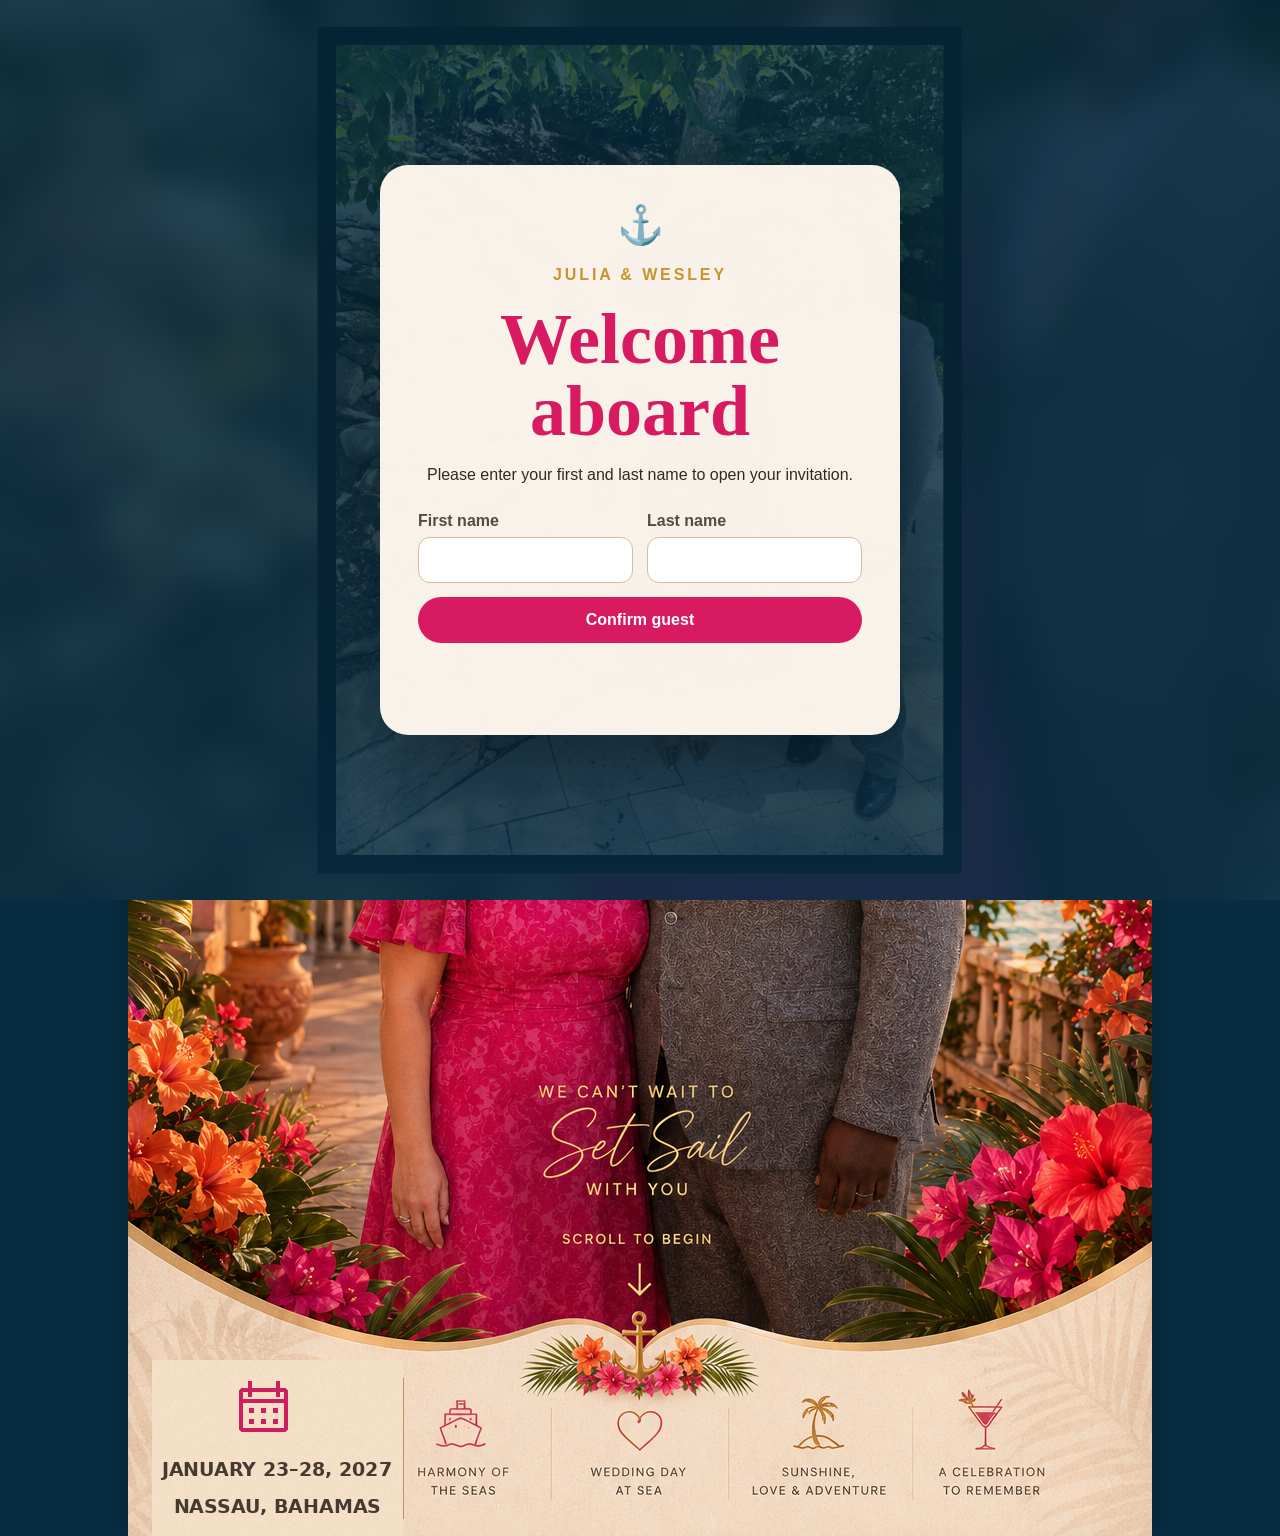
==== commit a1f93f87: "v21redeux" ====
--- a/index.html
+++ b/index.html
@@ -1 +1,30 @@
-<!doctype html><html lang="en"><head><meta charset="utf-8"><meta name="viewport" content="width=device-width,initial-scale=1"><title>Harrison Set Sail</title><link rel="stylesheet" href="assets/css/styles.css"></head><body><main class="gate"><section class="gate-card card"><div class="eyebrow">Welcome to Julia & Wesley's</div><h1>Wedding <span>Adventure</span></h1><p>We’re so excited to share all the details for our wedding adventure.</p><h2 class="serif">Yes!! You’re invited.</h2><form id="gateForm" class="gate-form"><div class="field"><label>First name</label><input name="first" autocomplete="given-name" placeholder="Enter your first name"></div><div class="field"><label>Last name</label><input name="last" autocomplete="family-name" placeholder="Enter your last name"></div><button class="btn">⚓ THAT’S ME!</button></form><div class="gate-error" aria-live="polite"></div><p class="script" style="font-size:2rem;color:var(--pink)">We’re so excited that you’re here!</p></section></main><script src="assets/js/gate.js"></script></body></html>
+<!doctype html><html lang="en"><head><meta charset="utf-8"><meta name="viewport" content="width=device-width,initial-scale=1"><title>Julia & Wesley</title><link rel="stylesheet" href="css/site.css?v=21"></head><body>
+<section class="welcome-gate" id="welcome-gate" aria-labelledby="welcome-title">
+  <div class="welcome-card">
+    <div class="welcome-anchor">⚓</div>
+    <p class="eyebrow">Julia & Wesley</p>
+    <h1 id="welcome-title">Welcome aboard</h1>
+    <p>Please enter your first and last name to open your invitation.</p>
+    <form id="welcome-form">
+      <label>First name<input id="first-name" name="firstName" autocomplete="given-name" required></label>
+      <label>Last name<input id="last-name" name="lastName" autocomplete="family-name" required></label>
+      <button type="submit">Confirm guest</button>
+    </form>
+    <p class="welcome-error" id="welcome-error" aria-live="polite"></p>
+  </div>
+</section>
+<section class="intro" id="intro" aria-label="Cinematic introduction" hidden>
+  <div class="intro-layer intro-garden"></div><div class="intro-layer intro-glow"></div><div class="sparkles" aria-hidden="true"></div><div class="intro-layer intro-final"></div>
+  <div class="intro-welcome" id="intro-welcome"></div>
+  <button class="sound" type="button">Sound on</button><button class="skip" type="button">Skip intro</button><audio id="intro-audio" loop src="assets/audio/intro.wav"></audio>
+</section>
+<main class="page-shell landing-shell"><img class="approved-page" src="assets/approved/landing-page.png" alt="Julia and Wesley wedding invitation landing page">
+<nav class="landing-nav" aria-label="Main navigation">
+  <a href="our-story.html">Our Story</a>
+  <a href="adventure.html">The Adventure</a>
+  <a href="explore.html">Explore</a>
+  <a href="travel.html">Travel</a>
+  <a href="rsvp.html">RSVP</a>
+</nav>
+<a class="hotspot rsvp-now-hotspot" aria-label="RSVP now" href="rsvp.html"></a>
+</main><script src="js/intro.js"></script></body></html>
--- a/css/site.css
+++ b/css/site.css
@@ -0,0 +1,332 @@
+:root{--navy:#082d43;--pink:#d81b60;--cream:#fff8ef;--gold:#c9932f;--ink:#2f2a24;--olive:#465129}
+*{box-sizing:border-box}html{scroll-behavior:smooth}body{margin:0;background:var(--navy);font-family:Arial,sans-serif;color:#fff}a{color:inherit}.page-shell{position:relative;width:min(100%,1024px);margin:0 auto;background:var(--cream);box-shadow:0 0 36px rgba(0,0,0,.28)}.approved-page{display:block;width:100%;height:auto}.hotspot{position:absolute;display:block;z-index:8;border-radius:8px;cursor:pointer;background:transparent;border:0}.hotspot:focus-visible,.action-chip:focus-visible,.details-button:focus-visible{outline:3px solid #fff;box-shadow:0 0 0 6px var(--pink)}
+.action-chip,.details-button{position:absolute;z-index:12;text-decoration:none;color:var(--pink);font-weight:800;text-transform:uppercase;letter-spacing:.04em;background:rgba(255,248,239,.96);border:1px solid rgba(216,27,96,.35);border-radius:999px;padding:6px 10px;font-size:12px;box-shadow:0 3px 10px rgba(55,34,20,.12)}.details-button{font-size:13px}.eyebrow{text-transform:uppercase;letter-spacing:.18em;color:var(--gold);font-weight:800}
+/* Welcome gate and intro */
+.welcome-gate{position:fixed;inset:0;z-index:200;display:grid;place-items:center;padding:24px;background:linear-gradient(rgba(8,45,67,.78),rgba(8,45,67,.86)),url('../assets/approved/garden.jpg') center/cover}.welcome-gate[hidden]{display:none}.welcome-card{width:min(520px,94vw);padding:38px;border-radius:28px;background:rgba(255,248,239,.97);color:var(--ink);box-shadow:0 28px 90px rgba(0,0,0,.38);text-align:center}.welcome-card h1{font:600 clamp(42px,7vw,72px)/1 Georgia,serif;margin:4px 0 14px;color:var(--pink)}.welcome-card p{line-height:1.55}.welcome-anchor{font-size:38px}.welcome-card form{display:grid;grid-template-columns:1fr 1fr;gap:14px;text-align:left;margin-top:24px}.welcome-card label{font-weight:700;color:#554b41}.welcome-card input{display:block;width:100%;margin-top:7px;padding:13px 14px;border:1px solid #d5bda0;border-radius:12px;font:inherit}.welcome-card button{grid-column:1/-1;border:0;border-radius:999px;padding:14px;background:var(--pink);color:white;font-weight:800;font-size:16px;cursor:pointer}.welcome-error{color:#a61b42;min-height:1.4em}
+.intro{position:fixed;inset:0;z-index:150;background:#111;overflow:hidden}.intro[hidden]{display:none}.intro-layer{position:absolute;inset:0;background-position:center;background-size:cover}.intro-garden{background-image:url('../assets/approved/garden.jpg');opacity:1;transform:scale(1)}.intro-glow{background:radial-gradient(circle at 48% 42%,rgba(255,231,170,.55),transparent 32%),linear-gradient(130deg,rgba(216,27,96,.35),rgba(242,169,59,.25));opacity:0}.intro-final{background-image:url('../assets/approved/landing-page.png');background-size:contain;background-repeat:no-repeat;background-color:var(--navy);opacity:0;transform:scale(1.035)}.intro.playing .intro-garden{animation:gardenFade 15s ease-in-out forwards}.intro.playing .intro-glow{animation:glowFade 15s ease-in-out forwards}.intro.playing .intro-final{animation:finalReveal 9s ease 6.5s forwards}.sparkles{position:absolute;inset:0;overflow:hidden;pointer-events:none}.sparkles i{position:absolute;width:14px;height:14px;border-radius:50%;background:rgba(255,251,202,.98);box-shadow:0 0 20px 7px rgba(255,211,92,.8);opacity:0;animation:spark 4.5s ease-in-out infinite}.intro-welcome{position:absolute;inset:auto 0 10%;text-align:center;color:#fff;font:600 clamp(25px,4vw,48px)/1.2 Georgia,serif;text-shadow:0 4px 18px rgba(0,0,0,.55);opacity:0}.intro.playing .intro-welcome{animation:welcomeFade 3.5s ease forwards}.skip,.sound{position:absolute;z-index:170;border:1px solid rgba(255,255,255,.75);background:rgba(8,45,67,.74);color:#fff;border-radius:999px;padding:10px 16px;cursor:pointer}.skip{right:20px;bottom:20px}.sound{right:20px;top:20px}.intro.done{animation:leave .8s ease forwards;pointer-events:none}.intro-lock{overflow:hidden}
+@keyframes gardenFade{0%,38%{opacity:1;transform:scale(1)}70%{opacity:.62;transform:scale(1.045);filter:saturate(1.12) brightness(1.08)}100%{opacity:0;transform:scale(1.08);filter:blur(6px) brightness(1.18)}}@keyframes glowFade{0%,15%{opacity:0}48%{opacity:.82}80%{opacity:.3}100%{opacity:0}}@keyframes finalReveal{0%{opacity:0;transform:scale(1.05) translateY(1.5%)}100%{opacity:1;transform:scale(1) translateY(0)}}@keyframes spark{0%,100%{opacity:0;transform:translateY(20px) scale(.5)}45%{opacity:1;transform:translateY(-20px) scale(1.2)}}@keyframes welcomeFade{0%{opacity:0;transform:translateY(12px)}25%,70%{opacity:1;transform:none}100%{opacity:0}}@keyframes leave{to{opacity:0;visibility:hidden}}
+/* Explore */
+.ship-interactive{position:absolute;left:11.7%;top:45.55%;width:79.1%;height:16.3%;z-index:5;overflow:hidden;border-radius:16px;touch-action:none;cursor:grab;perspective:900px}.ship-interactive:active{cursor:grabbing}.ship-interactive img{width:100%;height:100%;object-fit:cover;display:block;transform-origin:center;transition:transform .08s linear;user-select:none;pointer-events:none}.neighborhood.active{box-shadow:0 0 0 4px rgba(216,27,96,.45) inset}.neighborhood-panel{position:absolute;left:2.7%;top:62.3%;width:94.6%;height:34.5%;z-index:6;background:#fff8ef;color:var(--ink);border-radius:20px;overflow:hidden;display:grid;grid-template-columns:30% 70%;grid-template-rows:52% 8% 40%;box-shadow:0 10px 30px rgba(0,0,0,.18)}.neighborhood-copy{padding:30px 28px}.neighborhood-copy h2{font:600 44px/1 Georgia,serif;color:var(--olive);margin:8px 0 18px}.neighborhood-copy p{font:16px/1.55 Georgia,serif}.neighborhood-panel>img{width:100%;height:100%;object-fit:cover}.venue-heading{grid-column:1/-1;text-align:center;padding:10px;font:600 20px/1 Georgia,serif;color:#9c6c1e;text-transform:uppercase;letter-spacing:.08em;border-top:1px solid #e2ccb1}.venue-cards{grid-column:1/-1;display:grid;grid-template-columns:repeat(4,1fr);gap:12px;padding:14px 20px 20px}.venue-cards article{background:#fff;border:1px solid #ead6bc;border-radius:14px;padding:15px;color:#3d342b}.venue-cards span{display:inline-block;background:var(--pink);color:#fff;border-radius:999px;padding:4px 8px;font-size:10px;text-transform:uppercase}.venue-cards h3{font:600 20px/1.2 Georgia,serif;margin:10px 0 6px}.venue-cards p{margin:0;font-size:13px;line-height:1.4}
+/* Travel FAQ */
+.faq-hotspots button{position:absolute;z-index:12;border:0;background:transparent;cursor:pointer}.faq-answer{position:absolute;z-index:30;left:18%;top:76%;width:64%;padding:24px 52px 24px 26px;border-radius:18px;background:#fff8ef;color:var(--ink);border:2px solid #d9b27e;box-shadow:0 16px 44px rgba(0,0,0,.28);font-size:16px;line-height:1.5}.faq-answer button{position:absolute;right:12px;top:10px;border:0;border-radius:50%;width:34px;height:34px;background:var(--pink);color:#fff;font-size:22px;cursor:pointer}
+/* RSVP actual form */
+.rsvp-body{background:linear-gradient(180deg,#f8e8d6,#fff8ef);color:var(--ink)}.real-nav{position:sticky;top:0;z-index:20;display:flex;justify-content:center;gap:28px;flex-wrap:wrap;padding:18px 20px;background:rgba(255,248,239,.97);box-shadow:0 2px 14px rgba(0,0,0,.08)}.real-nav a{text-decoration:none;text-transform:uppercase;letter-spacing:.05em;font-size:14px}.real-nav a[aria-current]{color:var(--pink);border-bottom:2px solid var(--pink)}.rsvp-page{width:min(760px,92vw);margin:40px auto 80px;background:#fffdf9;border-radius:28px;padding:42px;box-shadow:0 18px 50px rgba(86,47,23,.13)}.rsvp-page h1{font:600 clamp(58px,9vw,96px)/1 Georgia,serif;color:var(--pink);margin:0}.deadline{font-size:20px}.booking-note{padding:24px;border-radius:18px;background:#f4eadc;border:1px solid #e2c8a4;margin:28px 0}.booking-note h2{font:600 30px/1.1 Georgia,serif;margin:0 0 10px}.booking-note a{color:var(--pink);font-weight:800}.rsvp-form{display:grid;gap:20px}.rsvp-form label,.rsvp-form legend{font-weight:800}.rsvp-form input[type=text],.rsvp-form input:not([type]),.rsvp-form select,.rsvp-form textarea{width:100%;display:block;margin-top:8px;padding:13px;border:1px solid #d8c0a4;border-radius:12px;font:inherit}.rsvp-form fieldset{border:1px solid #dcc5aa;border-radius:15px;padding:18px;display:grid;gap:10px}.rsvp-form button{border:0;border-radius:999px;padding:15px;background:var(--pink);color:white;font-weight:800;font-size:17px;cursor:pointer}.form-status{color:var(--olive);font-weight:700}
+@media(max-width:700px){.welcome-card form{grid-template-columns:1fr}.intro-final{background-size:contain;background-position:center}.sound{top:10px;right:10px}.skip{right:10px;bottom:10px}.action-chip,.details-button{font-size:9px;padding:4px 6px}.neighborhood-panel{top:62%;height:36%;grid-template-columns:1fr;grid-template-rows:auto 30% auto auto}.neighborhood-copy{padding:16px}.neighborhood-copy h2{font-size:30px}.venue-cards{grid-template-columns:repeat(2,1fr);overflow:auto}.neighborhood-panel>img{grid-row:2}.real-nav{gap:14px}.rsvp-page{padding:26px}}@media(prefers-reduced-motion:reduce){.intro{display:none!important}.welcome-gate{display:none!important}}
+
+/* RSVP — navy and gold tropical direction */
+.rsvp-luxe-body{min-height:100vh;background:radial-gradient(circle at 50% 20%,#174b68 0,#082d43 58%,#052338 100%);color:var(--ink)}
+.rsvp-nav{border-bottom:1px solid rgba(201,147,47,.35)}
+.rsvp-nav .nav-anchor{display:grid;place-items:center;width:44px;height:44px;margin:-10px 8px -10px 0;border-radius:50%;background:linear-gradient(145deg,#ec3d77,#b70c4c);color:#fff;border:2px solid #e5b553;font-size:21px;box-shadow:0 7px 18px rgba(0,0,0,.18)}
+.rsvp-luxe-shell{padding:54px 18px 90px}
+.rsvp-luxe-card{position:relative;isolation:isolate;width:min(780px,96vw);margin:auto;padding:58px 70px 44px;overflow:hidden;border:2px solid #d3a64b;border-radius:30px;background-color:#fff9ef;background-image:linear-gradient(rgba(255,249,239,.94),rgba(255,249,239,.94)),repeating-linear-gradient(0deg,rgba(140,105,66,.025) 0,rgba(140,105,66,.025) 1px,transparent 1px,transparent 4px);box-shadow:0 30px 80px rgba(0,0,0,.33),inset 0 0 0 8px rgba(255,255,255,.4)}
+.rsvp-luxe-card:before{content:"";position:absolute;inset:12px;z-index:-1;border:1px solid rgba(201,147,47,.42);border-radius:21px;pointer-events:none}
+.rsvp-floral{position:absolute;z-index:-1;width:34%;max-width:255px;pointer-events:none;user-select:none}.rsvp-floral-tl{left:-5px;top:-5px}.rsvp-floral-tr{right:-5px;top:-5px}.rsvp-floral-bl{left:-5px;bottom:-5px}.rsvp-floral-br{right:-5px;bottom:-5px}
+.rsvp-luxe-header{text-align:center;position:relative;z-index:1}.rsvp-anchor{color:#b77813;font-size:38px;margin-bottom:5px}.rsvp-kicker{margin:0;color:var(--pink);font-weight:800;text-transform:uppercase;letter-spacing:.12em}.rsvp-luxe-header h1{margin:11px 0 8px;font:600 clamp(38px,6vw,64px)/1.05 Georgia,serif;color:#102a3f}.rsvp-divider{display:flex;align-items:center;justify-content:center;gap:10px;color:var(--pink);margin:12px auto}.rsvp-divider:before,.rsvp-divider:after{content:"";width:72px;height:1px;background:#c9932f}.rsvp-divider span{font-size:20px}.rsvp-deadline{margin:0;font-size:17px}.rsvp-deadline strong{color:var(--pink)}.rsvp-personal{margin:20px 0 6px;color:#344b57;font:italic 20px Georgia,serif}
+.rsvp-luxe-form{position:relative;z-index:1;display:grid;gap:22px;margin-top:26px}.rsvp-section{padding-top:2px}.rsvp-section h2{margin:0 0 9px;color:var(--pink);font-size:15px;text-transform:uppercase;letter-spacing:.05em}.section-help{margin:-4px 0 13px;color:#685d51;font-size:13px}.rsvp-two-col{display:grid;grid-template-columns:1fr 1fr;gap:16px}.rsvp-luxe-form label{font-size:13px;font-weight:700}.rsvp-luxe-form input[type=text],.rsvp-luxe-form input:not([type]),.rsvp-luxe-form textarea{display:block;width:100%;margin-top:6px;padding:12px 13px;border:1px solid #d6b98d;border-radius:8px;background:rgba(255,255,255,.86);color:#2b2925;font:inherit;box-shadow:inset 0 1px 2px rgba(85,54,20,.06)}.rsvp-luxe-form textarea{resize:vertical}.rsvp-luxe-form input:focus,.rsvp-luxe-form textarea:focus{outline:3px solid rgba(216,27,96,.18);border-color:var(--pink)}
+.rsvp-choice-row{display:grid;grid-template-columns:1fr 1fr;gap:14px}.rsvp-radio-card{position:relative;display:grid;grid-template-columns:auto 1fr;column-gap:10px;align-items:center;padding:13px 14px;border:1px solid #d8c4a6;border-radius:11px;background:rgba(255,255,255,.7);cursor:pointer}.rsvp-radio-card input{position:absolute;opacity:0}.rsvp-radio-card .choice-mark{grid-row:1/3;display:grid;place-items:center;width:26px;height:26px;border:1px solid #d3a64b;border-radius:50%;color:#b77813}.rsvp-radio-card small{font-weight:400;color:#6f655a}.rsvp-radio-card:has(input:checked){border-color:var(--pink);background:#fff2f6;box-shadow:0 0 0 3px rgba(216,27,96,.1)}.rsvp-radio-card:has(input:checked) .choice-mark{background:var(--pink);border-color:var(--pink);color:#fff}
+.activity-grid{display:grid;grid-template-columns:repeat(4,1fr);gap:11px}.activity-card{position:relative;display:flex;min-width:0;flex-direction:column;align-items:center;text-align:center;gap:4px;padding:13px 7px 11px;border:1px solid #d8c4a6;border-radius:12px;background:rgba(255,255,255,.76);cursor:pointer}.activity-card input{position:absolute;opacity:0}.activity-icon{display:grid;place-items:center;width:48px;height:48px;border:1px solid #d5ab58;border-radius:50%;font-size:25px;background:#fff9ef}.activity-check{position:absolute;top:-7px;right:9px;display:none;width:22px;height:22px;border-radius:50%;background:var(--pink);color:#fff}.activity-card strong{font-size:11px;line-height:1.18;text-transform:uppercase}.activity-card small{font-size:10px;color:#7a6e61}.activity-card:has(input:checked){border-color:var(--pink);background:#fff2f6}.activity-card:has(input:checked) .activity-check{display:grid;place-items:center}
+.aligned-card{display:grid;grid-template-columns:58px 1fr auto;gap:14px;align-items:center;padding:18px 20px;border-radius:13px;background:linear-gradient(135deg,#092e46,#0b405c);color:#fff;border:1px solid #d5a648;box-shadow:0 9px 20px rgba(8,45,67,.18)}.aligned-compass{display:grid;place-items:center;width:52px;height:52px;border:1px solid #d7ae5d;border-radius:50%;color:#e2b85c;font-size:28px}.aligned-name{margin:0 0 4px;color:#e7c57a;font:600 22px Georgia,serif;text-transform:uppercase;letter-spacing:.08em}.aligned-name span{display:block;font:10px Arial,sans-serif;letter-spacing:.35em}.aligned-card p{margin:0;font-size:12px;line-height:1.45}.aligned-card a{white-space:nowrap;padding:9px 13px;border-radius:999px;background:#d4a54a;color:#082d43;text-decoration:none;font-size:11px;font-weight:800;text-transform:uppercase}.rsvp-submit{justify-self:center;min-width:230px;margin-top:4px;border:0;border-radius:999px;padding:14px 24px;background:linear-gradient(135deg,#e32265,#bd0d4b);color:#fff;font-size:15px;font-weight:800;text-transform:uppercase;letter-spacing:.05em;box-shadow:0 9px 18px rgba(189,13,75,.24);cursor:pointer}.rsvp-submit:hover{transform:translateY(-1px);box-shadow:0 12px 22px rgba(189,13,75,.3)}.rsvp-script{text-align:center;margin:-10px 0 0;color:var(--pink);font:italic 20px Georgia,serif}.rsvp-confirmation{padding:22px;border:1px solid #d5a648;border-radius:14px;background:#fff7df;text-align:center}.rsvp-confirmation h2{margin:4px;color:#173b50;font:600 30px Georgia,serif}.rsvp-confirmation p{margin:8px}.confirmation-flower{font-size:25px;color:var(--pink)}.review-note{font-size:12px;color:#796b5d}.sr-label{position:absolute!important;width:1px!important;height:1px!important;padding:0!important;margin:-1px!important;overflow:hidden!important;clip:rect(0,0,0,0)!important;white-space:nowrap!important;border:0!important}
+@media(max-width:760px){.rsvp-luxe-shell{padding:22px 8px 60px}.rsvp-luxe-card{padding:46px 25px 34px;border-radius:20px}.rsvp-two-col,.rsvp-choice-row{grid-template-columns:1fr}.activity-grid{grid-template-columns:repeat(2,1fr)}.aligned-card{grid-template-columns:48px 1fr}.aligned-card a{grid-column:1/-1;text-align:center}.rsvp-floral{width:44%;opacity:.85}.rsvp-luxe-header h1{font-size:42px}.rsvp-nav{position:relative}.rsvp-nav .nav-anchor{display:none}}
+
+/* Version 13 corrective refinements */
+.action-chip.sat-bingo,.action-chip.sat-pickleball{min-width:190px;text-align:center;padding:7px 12px;font-size:11px;line-height:1.1}
+.explore-shell .neighborhood-panel{grid-template-columns:32% 68%;grid-template-rows:50% 9% 41%}
+.explore-shell .neighborhood-copy{padding:26px 24px;overflow:hidden}
+.explore-shell .neighborhood-copy h2{font-size:clamp(30px,4vw,44px);line-height:.98;overflow-wrap:anywhere;hyphens:auto;margin:8px 0 14px}
+.explore-shell .neighborhood-copy p{font-size:15px;line-height:1.42;margin:0}
+.explore-shell .neighborhood-panel>img{object-fit:cover;object-position:center center;min-width:0}
+.explore-shell .venue-heading{padding:9px 10px;font-size:19px}
+.explore-shell .venue-cards{padding:12px 18px 18px;gap:10px}
+.explore-shell .venue-cards article{padding:13px;overflow:hidden}
+.explore-shell .venue-cards h3{font-size:18px;overflow-wrap:anywhere}
+
+/* RSVP: use clean decorative corners only; prevent every overlap */
+.rsvp-luxe-card{overflow:hidden;padding-top:46px;padding-bottom:54px}
+.rsvp-floral{z-index:0;max-width:none;width:155px;height:185px;object-fit:contain;opacity:1}
+.rsvp-floral-tl{left:0;top:0;object-position:left top}.rsvp-floral-tr{right:0;top:0;object-position:right top}
+.rsvp-floral-bl{left:0;bottom:0;object-position:left bottom}.rsvp-floral-br{right:0;bottom:0;object-position:right bottom}
+.rsvp-luxe-header,.rsvp-luxe-form{z-index:2}
+.rsvp-luxe-header{max-width:560px;margin:0 auto;padding:0 25px}
+.rsvp-luxe-header h1{font-size:clamp(38px,5.2vw,58px);line-height:1.02;margin:8px 0 8px}
+.rsvp-anchor{font-size:30px;margin-bottom:2px}.rsvp-kicker{font-size:13px}.rsvp-personal{margin:14px 0 0}
+.rsvp-luxe-form{margin-top:22px;gap:20px}
+.rsvp-section textarea{position:relative;z-index:3;min-height:110px;background:#fff!important}
+.rsvp-submit{position:relative;z-index:3;margin-top:8px}
+.rsvp-script{position:relative;z-index:3;margin:0}
+.aligned-card{position:relative;z-index:3}
+@media(max-width:760px){.rsvp-luxe-header{padding:0 10px}.rsvp-floral{width:115px;height:145px}.action-chip.sat-bingo,.action-chip.sat-pickleball{min-width:auto;font-size:8px;padding:4px 6px}}
+
+/* Version 14: final overlap, itinerary, explore and RSVP fixes */
+/* Landing image is now a single clean asset with one date/location treatment. */
+
+/* Saturday action rows: clear of Sail Away and in chronological order */
+.action-chip.sat-bingo,.action-chip.sat-pickleball{left:68.4%!important;width:29.2%;min-width:0;text-align:left;border-radius:8px;padding:8px 12px;font-size:11px;box-shadow:none;background:#fff8ef}
+.action-chip.sat-bingo{top:37.18%!important}
+.action-chip.sat-pickleball{top:42.05%!important}
+
+/* Replace only the inconsistent Wednesday/Thursday typography panels. */
+.itinerary-fix{position:absolute;z-index:11;background:#f8ead8;color:#42372d;border:1px solid rgba(174,130,78,.28);font-family:Arial,sans-serif;overflow:hidden}
+.itinerary-fix h3{margin:0 0 13px;color:#d81b60;text-transform:uppercase;letter-spacing:.03em;font-size:14px;line-height:1.15}
+.itinerary-fix p{margin:10px 0;font-size:12px;line-height:1.45}.itinerary-fix strong{text-transform:uppercase}.itinerary-fix em{display:block;color:#d81b60;font:italic 16px Georgia,serif;margin-top:5px}.wed-panel{left:65.8%;top:77.78%;width:32.7%;height:9.3%;padding:20px 24px;border-radius:17px 17px 0 0}.wed-grid{display:grid;grid-template-columns:1fr 1fr;gap:9px 18px;font-size:11px}.thu-left{left:14.2%;top:86.95%;width:20.1%;height:10.15%;padding:18px 28px;border-radius:0}.thu-left h3{font:500 27px/1 Georgia,serif;text-transform:none;letter-spacing:0;margin-bottom:4px}.thu-left p{font-size:12px}.thu-right{left:65.8%;top:87.05%;width:32.7%;height:9.95%;padding:20px 24px;border-radius:0}.thu-right p{font-size:12px;margin:8px 0 26px}
+
+/* Explore: fixed title wrapping and clean image fitting */
+.explore-shell .neighborhood-panel{grid-template-columns:33% 67%}
+.explore-shell .neighborhood-copy h2{overflow-wrap:normal;word-break:normal;hyphens:none;font-size:40px;line-height:1.02;letter-spacing:-.02em}
+.explore-shell .neighborhood-panel>img{object-fit:cover;object-position:center;filter:none;image-rendering:auto}
+.explore-shell .venue-cards{grid-template-columns:repeat(4,1fr)}
+.explore-shell .venue-cards article{min-height:132px}
+/* Three Entertainment Place cards after Casino removal */
+.explore-shell .venue-cards:has(article:nth-child(3):last-child){grid-template-columns:repeat(3,1fr)}
+
+/* RSVP: one clean live form, no baked mockup fragments */
+.rsvp-floral{display:none!important}
+.rsvp-luxe-card{overflow:visible;padding:52px 70px 68px;background-image:linear-gradient(rgba(255,249,239,.98),rgba(255,249,239,.98)),repeating-linear-gradient(0deg,rgba(140,105,66,.025) 0,rgba(140,105,66,.025) 1px,transparent 1px,transparent 4px)}
+.rsvp-luxe-card:after{content:"🌺";position:absolute;right:24px;top:20px;font-size:54px;filter:saturate(1.2);z-index:0}.rsvp-luxe-card:before{z-index:0}
+.rsvp-luxe-header,.rsvp-luxe-form{position:relative;z-index:2}
+.rsvp-luxe-header h1{font-size:clamp(42px,5.6vw,62px);line-height:1.02;margin:10px 0}
+.rsvp-luxe-form{padding-bottom:18px}.rsvp-section{position:relative;z-index:2}.rsvp-section textarea{display:block;position:relative;z-index:3;min-height:120px;margin-bottom:0}
+.rsvp-submit{position:relative;display:block;z-index:4;margin:18px auto 0;transform:none}.rsvp-script{position:relative;z-index:4;margin:18px 0 0;padding-bottom:0}.rsvp-confirmation{position:relative;z-index:4}
+@media(max-width:760px){.action-chip.sat-bingo,.action-chip.sat-pickleball{font-size:7px;padding:4px 5px}.itinerary-fix{display:none}.rsvp-luxe-card{padding:44px 22px 52px}.rsvp-luxe-card:after{font-size:38px;right:14px;top:12px}.explore-shell .neighborhood-copy h2{font-size:30px}.explore-shell .venue-cards:has(article:nth-child(3):last-child){grid-template-columns:1fr 1fr}}
+
+/* Version 15 refinements */
+/* Landing date is baked cleanly into the image with no raised rectangle. */
+
+/* Adventure: use one uniform parchment treatment and compact type. */
+.action-chip.sat-bingo,.action-chip.sat-pickleball{
+  left:68.6%!important;width:28.5%;height:auto;min-height:0;
+  display:flex;align-items:center;justify-content:flex-start;
+  border-radius:8px;padding:6px 10px;font-size:10px;line-height:1.05;
+  background:rgba(255,248,239,.92);box-shadow:none;border-color:rgba(216,27,96,.28)
+}
+.action-chip.sat-bingo{top:37.0%!important}
+.action-chip.sat-pickleball{top:41.18%!important}
+.itinerary-fix{background:rgba(255,248,239,.93)!important;border-color:rgba(174,130,78,.22)!important;color:#3e352f!important}
+.wed-panel{left:65.75%;top:77.65%;width:32.75%;height:9.55%;padding:15px 22px;border-radius:14px 14px 0 0}
+.wed-panel h3{font-size:12px;margin-bottom:10px}.wed-grid{font-size:10px;gap:7px 14px}.wed-panel p{font-size:10px;margin:9px 0}.wed-panel p strong{font-size:10px}.wed-panel p strong::first-letter{color:var(--pink)}
+.thu-left{left:14.3%;top:87.1%;width:20.0%;height:9.75%;padding:16px 22px;background:rgba(255,248,239,.95)!important}
+.thu-left h3{font:500 23px/1 Georgia,serif;margin:0 0 4px}.thu-left em{font-size:14px}.thu-left p{font-size:10px;line-height:1.4;margin-top:12px}
+.thu-right{left:65.75%;top:87.16%;width:32.75%;height:9.65%;padding:17px 22px;background:rgba(255,248,239,.95)!important}
+.thu-right p{font-size:10px;line-height:1.4;margin:7px 0 22px}
+
+/* Explore: sharp supplied photos and controlled title wrapping. */
+.explore-shell .neighborhood-copy{padding:23px 22px}
+.explore-shell .neighborhood-copy h2{font-size:36px;line-height:.98;max-width:100%;overflow-wrap:normal;word-break:normal}
+.explore-shell .neighborhood-panel>img{object-fit:cover;object-position:center center;width:100%;height:100%}
+.explore-shell .venue-heading{font-size:18px}
+
+/* RSVP: restore lush tropical invitation personality without layered mockups. */
+.rsvp-luxe-shell{padding:44px 18px 80px}
+.rsvp-luxe-card{overflow:hidden!important;padding:64px 70px 72px!important;border:2px solid #d5a648!important;background:
+ linear-gradient(rgba(255,249,239,.95),rgba(255,249,239,.95)),
+ radial-gradient(circle at 50% 0,rgba(245,201,118,.18),transparent 42%),
+ repeating-linear-gradient(0deg,rgba(140,105,66,.026) 0,rgba(140,105,66,.026) 1px,transparent 1px,transparent 4px)!important;
+ box-shadow:0 28px 72px rgba(0,0,0,.32), inset 0 0 0 8px rgba(255,255,255,.45)!important}
+.rsvp-luxe-card:after{display:none!important}
+.rsvp-floral{display:block!important;position:absolute!important;z-index:1!important;width:190px!important;height:220px!important;object-fit:contain!important;opacity:1!important;pointer-events:none}
+.rsvp-floral-tl{left:-2px!important;top:-2px!important;object-position:left top!important}.rsvp-floral-tr{right:-2px!important;top:-2px!important;object-position:right top!important}
+.rsvp-floral-bl{left:-2px!important;bottom:-2px!important;object-position:left bottom!important}.rsvp-floral-br{right:-2px!important;bottom:-2px!important;object-position:right bottom!important}
+.rsvp-luxe-header{max-width:540px;padding:0 40px;margin:auto;position:relative;z-index:3}
+.rsvp-luxe-header h1{font-size:clamp(46px,6vw,66px)!important;line-height:.98!important;color:#102f46!important}
+.rsvp-luxe-form{position:relative;z-index:3;margin-top:30px;padding-bottom:6px}
+.rsvp-section,.aligned-card,.rsvp-submit,.rsvp-script{position:relative;z-index:4}
+.rsvp-section{background:rgba(255,253,249,.78);border-radius:14px;padding:14px 16px;border:1px solid rgba(211,166,75,.24)}
+.activity-grid{gap:12px}.activity-card{background:#fffaf3}
+.aligned-card{border:1px solid #d5a648}
+.rsvp-submit{margin-top:20px!important}.rsvp-script{margin-top:14px!important;padding-bottom:8px}
+@media(max-width:760px){
+ .action-chip.sat-bingo,.action-chip.sat-pickleball{font-size:7px;padding:4px 5px}
+ .rsvp-luxe-card{padding:54px 22px 58px!important}
+ .rsvp-floral{width:115px!important;height:150px!important}
+ .rsvp-luxe-header{padding:0 12px}
+ .rsvp-section{padding:12px}
+}
+
+/* Version 16 — clean final corrections */
+/* Adventure is now baked into one image; no patch panels can overlap. */
+.action-chip,.itinerary-fix{display:none!important}
+
+/* RSVP: clean tropical invitation, no cropped mockup fragments. */
+.rsvp-luxe-body{background:linear-gradient(180deg,#0b405c,#062c42)!important}
+.rsvp-luxe-shell{padding:48px 18px 90px!important}
+.rsvp-luxe-card{
+  position:relative!important;overflow:hidden!important;width:min(760px,94vw)!important;
+  margin:auto!important;padding:64px 66px 58px!important;border:2px solid #d5a648!important;
+  border-radius:30px!important;background:#fff9ef!important;
+  box-shadow:0 28px 70px rgba(0,0,0,.34),inset 0 0 0 8px rgba(255,255,255,.55)!important;
+}
+.rsvp-luxe-card:before{content:""!important;position:absolute!important;inset:14px!important;border:1px solid rgba(201,147,47,.45)!important;border-radius:20px!important;z-index:0!important}
+.rsvp-luxe-card:after{content:"🌺"!important;display:block!important;position:absolute!important;right:28px!important;top:22px!important;font-size:48px!important;z-index:1!important}
+.rsvp-floral{display:none!important}
+.rsvp-luxe-header,.rsvp-luxe-form{position:relative!important;z-index:2!important}
+.rsvp-luxe-header{max-width:590px!important;margin:auto!important;padding:0 32px!important;text-align:center!important}
+.rsvp-anchor{font-size:30px!important;margin:0 0 4px!important}
+.rsvp-kicker{font-size:13px!important;letter-spacing:.12em!important}
+.rsvp-luxe-header h1{font-size:clamp(48px,6vw,68px)!important;line-height:.96!important;margin:10px 0 14px!important;color:#102f46!important}
+.rsvp-divider{margin:14px auto!important}.rsvp-personal{margin:17px 0 0!important;font-size:21px!important}
+.rsvp-luxe-form{display:grid!important;gap:18px!important;margin-top:30px!important;padding-bottom:0!important}
+.rsvp-section{padding:16px!important;background:#fffdf9!important;border:1px solid #ead8bc!important;border-radius:14px!important;box-shadow:none!important}
+.rsvp-section h2{font-size:15px!important;margin:0 0 10px!important}
+.rsvp-two-col,.rsvp-choice-row{gap:14px!important}
+.activity-grid{gap:10px!important}
+.activity-card{min-height:112px!important;background:#fffaf2!important}
+.aligned-card{margin:0!important}
+.rsvp-section textarea{min-height:105px!important;margin:6px 0 0!important;position:static!important}
+.rsvp-submit{position:static!important;margin:8px auto 0!important;min-width:245px!important}
+.rsvp-script{position:static!important;margin:0!important;padding:0!important;text-align:center!important}
+@media(max-width:760px){
+ .rsvp-luxe-card{padding:50px 22px 44px!important;border-radius:22px!important}
+ .rsvp-luxe-card:after{font-size:36px!important;right:16px!important;top:14px!important}
+ .rsvp-luxe-header{padding:0 8px!important}
+ .rsvp-luxe-header h1{font-size:42px!important}
+ .rsvp-two-col,.rsvp-choice-row{grid-template-columns:1fr!important}
+ .activity-grid{grid-template-columns:repeat(2,1fr)!important}
+}
+
+/* Version 17 — unified itinerary panels and tropical RSVP frame */
+.rsvp-luxe-card:after{display:none!important;content:none!important}
+.rsvp-floral{display:block!important;position:absolute!important;z-index:1!important;pointer-events:none!important;object-fit:contain!important;opacity:1!important}
+.rsvp-floral-tl{left:-8px!important;top:-8px!important;width:210px!important;height:250px!important;object-position:left top!important}
+.rsvp-floral-tr{right:-8px!important;top:-8px!important;width:230px!important;height:250px!important;object-position:right top!important}
+.rsvp-floral-bl{left:-8px!important;bottom:-8px!important;width:220px!important;height:260px!important;object-position:left bottom!important}
+.rsvp-floral-br{right:-8px!important;bottom:-8px!important;width:235px!important;height:260px!important;object-position:right bottom!important}
+.rsvp-luxe-card{border:3px solid #d6a642!important;box-shadow:0 30px 80px rgba(0,0,0,.36),inset 0 0 0 8px rgba(255,255,255,.55),inset 0 0 0 10px rgba(201,147,47,.18)!important}
+.rsvp-luxe-card:before{inset:16px!important;border:1px solid rgba(201,147,47,.6)!important}
+.rsvp-luxe-header,.rsvp-luxe-form{z-index:3!important}
+@media(max-width:760px){
+ .rsvp-floral-tl,.rsvp-floral-tr{width:130px!important;height:165px!important}
+ .rsvp-floral-bl,.rsvp-floral-br{width:140px!important;height:175px!important}
+}
+
+/* Version 18 — clean RSVP floral frame and final itinerary corrections */
+.rsvp-floral{display:none!important}
+.rsvp-luxe-card{
+  overflow:hidden!important;
+  padding:72px 68px 92px!important;
+  background:
+    radial-gradient(circle at 4% 4%,rgba(239,76,123,.10),transparent 17%),
+    radial-gradient(circle at 96% 4%,rgba(242,142,54,.10),transparent 17%),
+    radial-gradient(circle at 4% 96%,rgba(239,76,123,.10),transparent 18%),
+    radial-gradient(circle at 96% 96%,rgba(242,142,54,.10),transparent 18%),
+    #fff9ef!important;
+}
+.rsvp-luxe-card:after{display:none!important;content:none!important}
+.rsvp-luxe-header:before,.rsvp-luxe-header:after,
+.rsvp-luxe-form:before,.rsvp-luxe-form:after{
+  position:absolute;z-index:0;pointer-events:none;line-height:1;
+  filter:saturate(1.15);text-shadow:0 2px 8px rgba(0,0,0,.08)
+}
+.rsvp-luxe-header:before{content:"🌿  🌺";left:-64px;top:-42px;font-size:46px;transform:rotate(-12deg)}
+.rsvp-luxe-header:after{content:"🌺  🌿";right:-64px;top:-42px;font-size:46px;transform:rotate(12deg)}
+.rsvp-luxe-form:before{content:"🌺  🌿";left:-52px;bottom:-70px;font-size:48px;transform:rotate(10deg)}
+.rsvp-luxe-form:after{content:"🌿  🌺";right:-52px;bottom:-70px;font-size:48px;transform:rotate(-10deg)}
+.rsvp-luxe-header>* ,.rsvp-luxe-form>*{position:relative;z-index:2}
+.rsvp-submit,.rsvp-script{z-index:3!important}
+@media(max-width:760px){
+  .rsvp-luxe-card{padding:60px 22px 82px!important}
+  .rsvp-luxe-header:before,.rsvp-luxe-header:after{font-size:31px;top:-32px}
+  .rsvp-luxe-header:before{left:-10px}.rsvp-luxe-header:after{right:-10px}
+  .rsvp-luxe-form:before,.rsvp-luxe-form:after{font-size:34px;bottom:-62px}
+  .rsvp-luxe-form:before{left:-6px}.rsvp-luxe-form:after{right:-6px}
+}
+
+/* Version 19 — RSVP Option 2 and repaired event links */
+.rsvp-option-two{
+  overflow:hidden!important;
+  padding:76px 68px 94px!important;
+  border:3px solid #d7aa45!important;
+  border-radius:30px!important;
+  background:
+    linear-gradient(rgba(255,249,239,.97),rgba(255,249,239,.97)),
+    repeating-linear-gradient(0deg,rgba(132,94,52,.025) 0,rgba(132,94,52,.025) 1px,transparent 1px,transparent 4px)!important;
+  box-shadow:0 28px 76px rgba(0,0,0,.34),inset 0 0 0 8px rgba(255,255,255,.48)!important;
+}
+.rsvp-option-two:before{
+  content:""!important;position:absolute!important;inset:14px!important;
+  border:1px solid rgba(202,151,45,.62)!important;border-radius:20px!important;
+  z-index:0!important;pointer-events:none!important;
+}
+.rsvp-option-two .rsvp-floral{
+  display:block!important;position:absolute!important;z-index:1!important;
+  object-fit:contain!important;opacity:1!important;pointer-events:none!important;
+}
+.rsvp-option-two .rsvp-floral-tl{left:-3px!important;top:-3px!important;width:205px!important;height:160px!important;object-position:left top!important}
+.rsvp-option-two .rsvp-floral-tr{right:-3px!important;top:-3px!important;width:210px!important;height:160px!important;object-position:right top!important}
+.rsvp-option-two .rsvp-floral-bl{left:-3px!important;bottom:-3px!important;width:220px!important;height:205px!important;object-position:left bottom!important}
+.rsvp-option-two .rsvp-floral-br{right:-3px!important;bottom:-3px!important;width:220px!important;height:205px!important;object-position:right bottom!important}
+.rsvp-option-two .rsvp-luxe-header,.rsvp-option-two .rsvp-luxe-form{position:relative!important;z-index:3!important}
+.rsvp-option-two .rsvp-luxe-header{max-width:560px!important;padding:0 28px!important}
+.rsvp-option-two .rsvp-luxe-header h1{font-size:clamp(46px,5.8vw,66px)!important}
+.rsvp-option-two .rsvp-section{background:rgba(255,253,249,.92)!important}
+.rsvp-option-two .rsvp-submit,.rsvp-option-two .rsvp-script{position:relative!important;z-index:4!important}
+
+.adventure-hotspot{position:absolute;z-index:8;display:block;border-radius:12px;cursor:pointer}
+.adventure-hotspot:focus-visible{outline:4px solid #e31b62;outline-offset:3px;background:rgba(255,255,255,.18)}
+/* Saturday right-panel rows in the baked itinerary image. */
+.adventure-bingo-link{left:70.5%;top:25.9%;width:20.5%;height:2.8%}
+.adventure-pickleball-link{left:70.5%;top:30.5%;width:22.5%;height:2.8%}
+
+@media(max-width:760px){
+  .rsvp-option-two{padding:62px 22px 86px!important}
+  .rsvp-option-two .rsvp-floral-tl,.rsvp-option-two .rsvp-floral-tr{width:128px!important;height:112px!important}
+  .rsvp-option-two .rsvp-floral-bl,.rsvp-option-two .rsvp-floral-br{width:138px!important;height:135px!important}
+  .rsvp-option-two .rsvp-luxe-header{padding:0 10px!important}
+}
+
+/* Version 20 — repaired adventure links and clean RSVP footer */
+.adventure-bingo-link{
+  left:77.2%!important;
+  top:37.45%!important;
+  width:20.2%!important;
+  height:2.75%!important;
+  z-index:30!important;
+}
+.adventure-pickleball-link{
+  left:77.2%!important;
+  top:41.72%!important;
+  width:20.8%!important;
+  height:2.75%!important;
+  z-index:30!important;
+}
+.adventure-hotspot{pointer-events:auto!important}
+
+/* Remove all older emoji/pseudo-floral layers so only Option 2 artwork remains. */
+.rsvp-option-two .rsvp-luxe-header:before,
+.rsvp-option-two .rsvp-luxe-header:after,
+.rsvp-option-two .rsvp-luxe-form:before,
+.rsvp-option-two .rsvp-luxe-form:after{
+  content:none!important;
+  display:none!important;
+}
+.rsvp-option-two .rsvp-floral-bl,
+.rsvp-option-two .rsvp-floral-br{
+  width:190px!important;
+  height:150px!important;
+  bottom:0!important;
+  z-index:1!important;
+}
+.rsvp-option-two .rsvp-floral-bl{left:0!important}
+.rsvp-option-two .rsvp-floral-br{right:0!important}
+.rsvp-option-two .rsvp-luxe-form{
+  padding-bottom:84px!important;
+}
+.rsvp-option-two .rsvp-submit,
+.rsvp-option-two .rsvp-script{
+  position:relative!important;
+  z-index:5!important;
+}
+@media(max-width:760px){
+  .rsvp-option-two .rsvp-floral-bl,
+  .rsvp-option-two .rsvp-floral-br{
+    width:125px!important;
+    height:102px!important;
+  }
+  .rsvp-option-two .rsvp-luxe-form{padding-bottom:62px!important}
+}
+
+/* v21 landing navigation cleanup */
+.landing-shell{overflow:hidden}
+.landing-nav{position:absolute;z-index:12;top:4.35%;left:26%;width:58%;min-height:3.9%;display:flex;align-items:center;justify-content:center;gap:clamp(12px,2vw,30px);padding:7px 18px;border-radius:999px;background:rgba(255,244,235,.84);backdrop-filter:blur(7px);-webkit-backdrop-filter:blur(7px);box-shadow:0 4px 16px rgba(82,35,33,.12);white-space:nowrap}
+.landing-nav a{font:700 clamp(9px,1.05vw,13px)/1 Arial,sans-serif;text-transform:uppercase;letter-spacing:.045em;text-decoration:none;color:#fff;text-shadow:0 1px 5px rgba(58,23,29,.7)}
+.landing-nav a:hover,.landing-nav a:focus-visible{color:#ffe27b;outline:none}
+.rsvp-now-hotspot{left:84.2%;top:2.5%;width:12.8%;height:4.8%}
+@media(max-width:700px){.landing-nav{left:22%;width:64%;gap:8px;padding:5px 8px}.landing-nav a{font-size:7px;letter-spacing:.02em}}
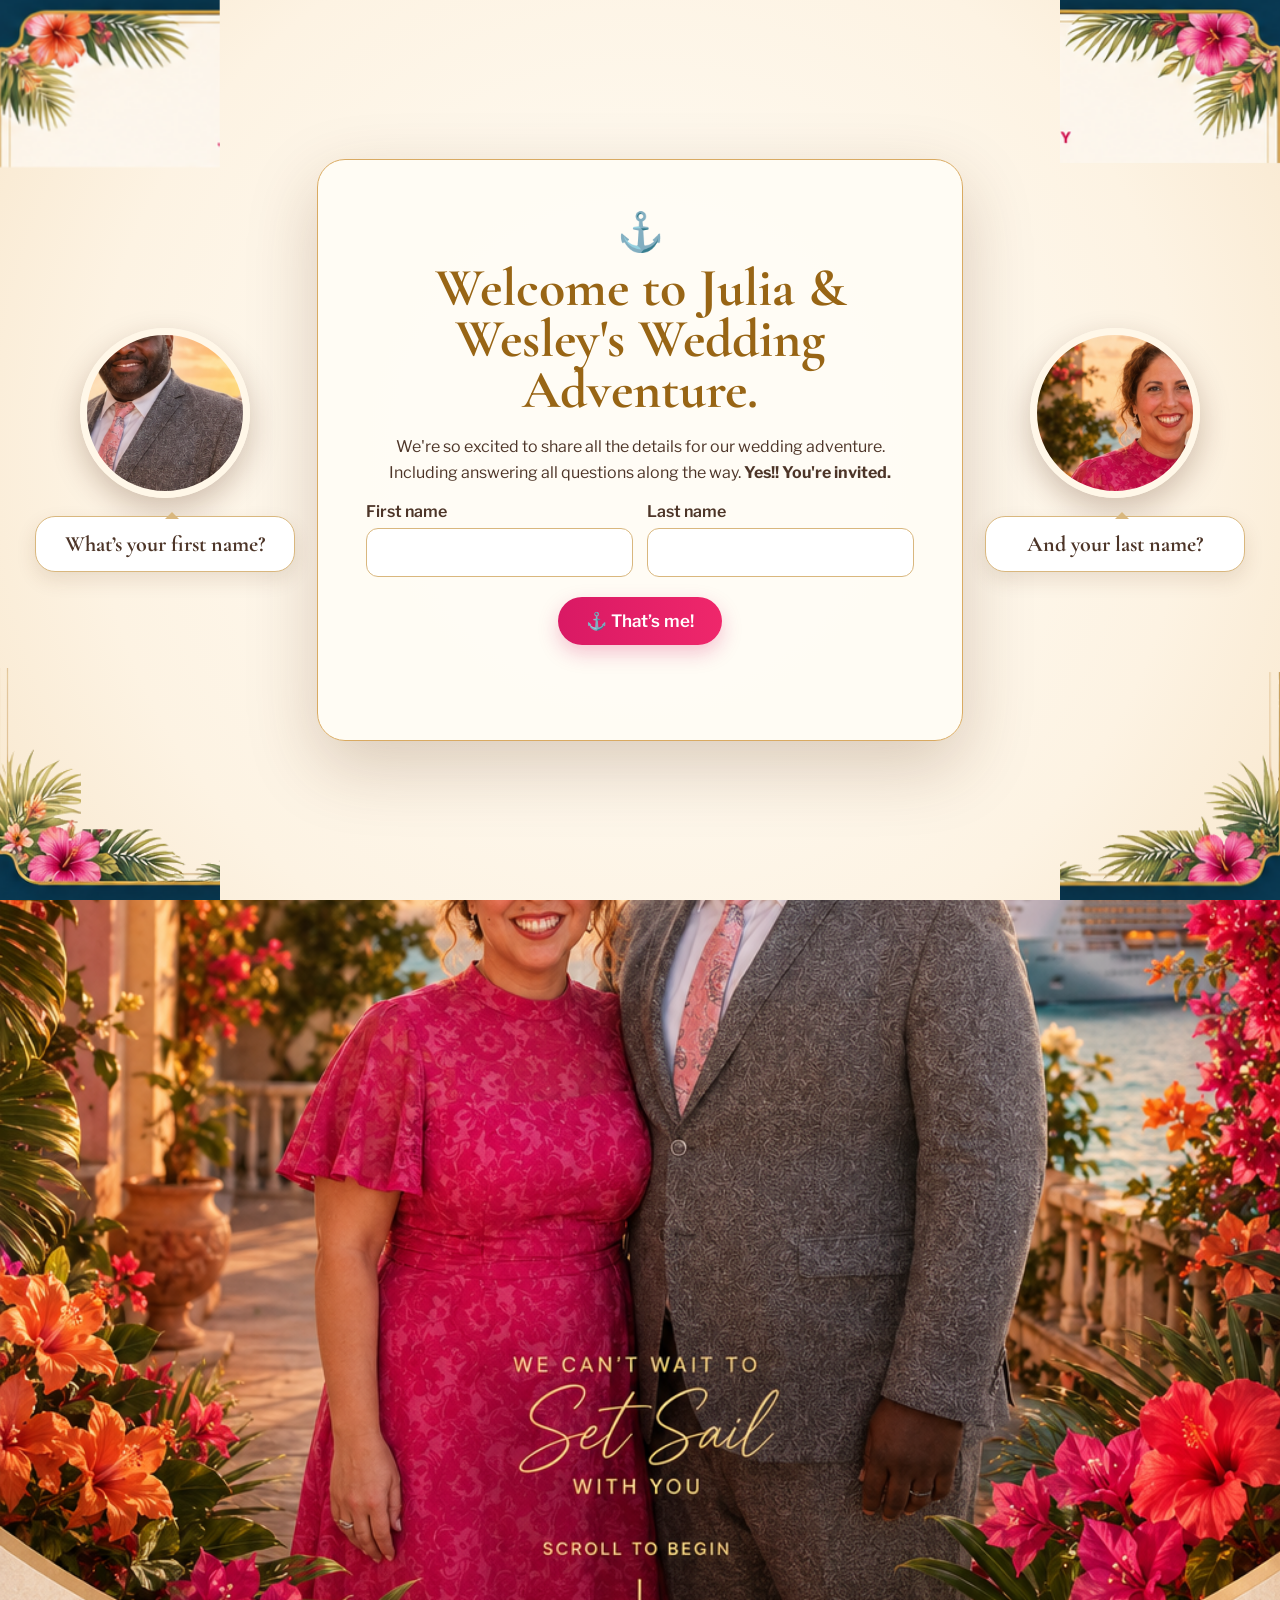
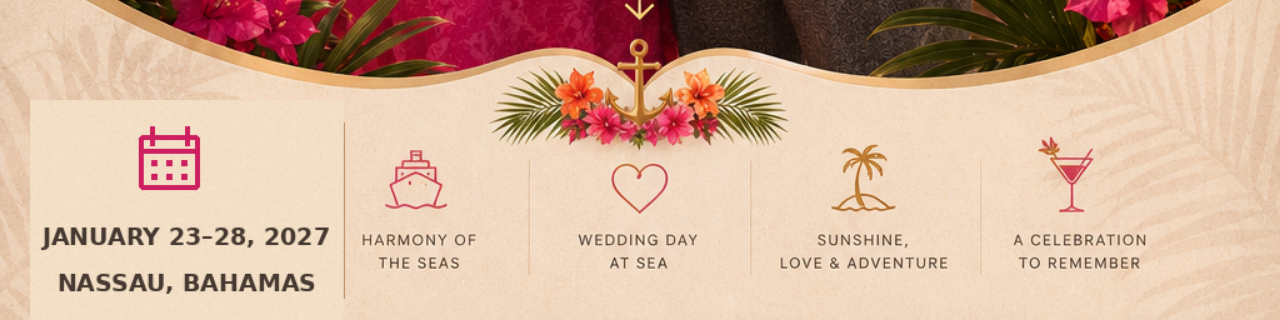
==== commit b79ccf52: "v34restartClaude" ====
--- a/index.html
+++ b/index.html
@@ -1,30 +1,15 @@
-<!doctype html><html lang="en"><head><meta charset="utf-8"><meta name="viewport" content="width=device-width,initial-scale=1"><title>Julia & Wesley</title><link rel="stylesheet" href="css/site.css?v=21"></head><body>
-<section class="welcome-gate" id="welcome-gate" aria-labelledby="welcome-title">
+<!doctype html><html lang="en"><head><meta charset="utf-8"><meta name="viewport" content="width=device-width,initial-scale=1"><title>Julia & Wesley</title><link rel="stylesheet" href="css/site.css?v=30"></head><body class="landing-page-body"><section class="welcome-gate" id="welcome-gate" aria-labelledby="welcome-title">
+  <div class="gate-flower gate-flower-tl"></div><div class="gate-flower gate-flower-tr"></div><div class="gate-flower gate-flower-bl"></div><div class="gate-flower gate-flower-br"></div>
+  <div class="welcome-person wesley-person"><div class="portrait-circle wesley-face"></div><div class="speech">What’s your first name?</div></div>
   <div class="welcome-card">
     <div class="welcome-anchor">⚓</div>
-    <p class="eyebrow">Julia & Wesley</p>
-    <h1 id="welcome-title">Welcome aboard</h1>
-    <p>Please enter your first and last name to open your invitation.</p>
-    <form id="welcome-form">
-      <label>First name<input id="first-name" name="firstName" autocomplete="given-name" required></label>
-      <label>Last name<input id="last-name" name="lastName" autocomplete="family-name" required></label>
-      <button type="submit">Confirm guest</button>
-    </form>
+    <h1 id="welcome-title">Welcome to Julia &amp; Wesley's Wedding Adventure.</h1>
+    <p>We're so excited to share all the details for our wedding adventure. Including answering all questions along the way. <strong>Yes!! You're invited.</strong></p>
+    <form id="welcome-form"><div class="gate-fields"><label>First name<input id="first-name" name="firstName" autocomplete="given-name" required></label><label>Last name<input id="last-name" name="lastName" autocomplete="family-name" required></label></div><button type="submit"><span>⚓</span> That’s me!</button></form>
     <p class="welcome-error" id="welcome-error" aria-live="polite"></p>
   </div>
+  <div class="welcome-person julia-person"><div class="portrait-circle julia-face"></div><div class="speech">And your last name?</div></div>
 </section>
-<section class="intro" id="intro" aria-label="Cinematic introduction" hidden>
-  <div class="intro-layer intro-garden"></div><div class="intro-layer intro-glow"></div><div class="sparkles" aria-hidden="true"></div><div class="intro-layer intro-final"></div>
-  <div class="intro-welcome" id="intro-welcome"></div>
-  <button class="sound" type="button">Sound on</button><button class="skip" type="button">Skip intro</button><audio id="intro-audio" loop src="assets/audio/intro.wav"></audio>
-</section>
-<main class="page-shell landing-shell"><img class="approved-page" src="assets/approved/landing-page.png" alt="Julia and Wesley wedding invitation landing page">
-<nav class="landing-nav" aria-label="Main navigation">
-  <a href="our-story.html">Our Story</a>
-  <a href="adventure.html">The Adventure</a>
-  <a href="explore.html">Explore</a>
-  <a href="travel.html">Travel</a>
-  <a href="rsvp.html">RSVP</a>
-</nav>
-<a class="hotspot rsvp-now-hotspot" aria-label="RSVP now" href="rsvp.html"></a>
-</main><script src="js/intro.js"></script></body></html>
+<main class="page-shell landing-shell"><nav class="site-nav" aria-label="Main navigation">
+  <a class="home-link" href="index.html?skip=1">Home</a><a href="our-story.html">Our Story</a><a href="adventure.html">The Adventure</a><a href="explore.html">Explore</a><a href="travel.html">Travel</a><a href="rsvp.html">RSVP</a>
+</nav><img class="approved-page" src="assets/approved/landing-page.png" alt="Julia and Wesley wedding invitation landing page"></main><script src="js/gate.js"></script></body></html>
--- a/css/site.css
+++ b/css/site.css
@@ -1,332 +1,9 @@
-:root{--navy:#082d43;--pink:#d81b60;--cream:#fff8ef;--gold:#c9932f;--ink:#2f2a24;--olive:#465129}
-*{box-sizing:border-box}html{scroll-behavior:smooth}body{margin:0;background:var(--navy);font-family:Arial,sans-serif;color:#fff}a{color:inherit}.page-shell{position:relative;width:min(100%,1024px);margin:0 auto;background:var(--cream);box-shadow:0 0 36px rgba(0,0,0,.28)}.approved-page{display:block;width:100%;height:auto}.hotspot{position:absolute;display:block;z-index:8;border-radius:8px;cursor:pointer;background:transparent;border:0}.hotspot:focus-visible,.action-chip:focus-visible,.details-button:focus-visible{outline:3px solid #fff;box-shadow:0 0 0 6px var(--pink)}
-.action-chip,.details-button{position:absolute;z-index:12;text-decoration:none;color:var(--pink);font-weight:800;text-transform:uppercase;letter-spacing:.04em;background:rgba(255,248,239,.96);border:1px solid rgba(216,27,96,.35);border-radius:999px;padding:6px 10px;font-size:12px;box-shadow:0 3px 10px rgba(55,34,20,.12)}.details-button{font-size:13px}.eyebrow{text-transform:uppercase;letter-spacing:.18em;color:var(--gold);font-weight:800}
-/* Welcome gate and intro */
-.welcome-gate{position:fixed;inset:0;z-index:200;display:grid;place-items:center;padding:24px;background:linear-gradient(rgba(8,45,67,.78),rgba(8,45,67,.86)),url('../assets/approved/garden.jpg') center/cover}.welcome-gate[hidden]{display:none}.welcome-card{width:min(520px,94vw);padding:38px;border-radius:28px;background:rgba(255,248,239,.97);color:var(--ink);box-shadow:0 28px 90px rgba(0,0,0,.38);text-align:center}.welcome-card h1{font:600 clamp(42px,7vw,72px)/1 Georgia,serif;margin:4px 0 14px;color:var(--pink)}.welcome-card p{line-height:1.55}.welcome-anchor{font-size:38px}.welcome-card form{display:grid;grid-template-columns:1fr 1fr;gap:14px;text-align:left;margin-top:24px}.welcome-card label{font-weight:700;color:#554b41}.welcome-card input{display:block;width:100%;margin-top:7px;padding:13px 14px;border:1px solid #d5bda0;border-radius:12px;font:inherit}.welcome-card button{grid-column:1/-1;border:0;border-radius:999px;padding:14px;background:var(--pink);color:white;font-weight:800;font-size:16px;cursor:pointer}.welcome-error{color:#a61b42;min-height:1.4em}
-.intro{position:fixed;inset:0;z-index:150;background:#111;overflow:hidden}.intro[hidden]{display:none}.intro-layer{position:absolute;inset:0;background-position:center;background-size:cover}.intro-garden{background-image:url('../assets/approved/garden.jpg');opacity:1;transform:scale(1)}.intro-glow{background:radial-gradient(circle at 48% 42%,rgba(255,231,170,.55),transparent 32%),linear-gradient(130deg,rgba(216,27,96,.35),rgba(242,169,59,.25));opacity:0}.intro-final{background-image:url('../assets/approved/landing-page.png');background-size:contain;background-repeat:no-repeat;background-color:var(--navy);opacity:0;transform:scale(1.035)}.intro.playing .intro-garden{animation:gardenFade 15s ease-in-out forwards}.intro.playing .intro-glow{animation:glowFade 15s ease-in-out forwards}.intro.playing .intro-final{animation:finalReveal 9s ease 6.5s forwards}.sparkles{position:absolute;inset:0;overflow:hidden;pointer-events:none}.sparkles i{position:absolute;width:14px;height:14px;border-radius:50%;background:rgba(255,251,202,.98);box-shadow:0 0 20px 7px rgba(255,211,92,.8);opacity:0;animation:spark 4.5s ease-in-out infinite}.intro-welcome{position:absolute;inset:auto 0 10%;text-align:center;color:#fff;font:600 clamp(25px,4vw,48px)/1.2 Georgia,serif;text-shadow:0 4px 18px rgba(0,0,0,.55);opacity:0}.intro.playing .intro-welcome{animation:welcomeFade 3.5s ease forwards}.skip,.sound{position:absolute;z-index:170;border:1px solid rgba(255,255,255,.75);background:rgba(8,45,67,.74);color:#fff;border-radius:999px;padding:10px 16px;cursor:pointer}.skip{right:20px;bottom:20px}.sound{right:20px;top:20px}.intro.done{animation:leave .8s ease forwards;pointer-events:none}.intro-lock{overflow:hidden}
-@keyframes gardenFade{0%,38%{opacity:1;transform:scale(1)}70%{opacity:.62;transform:scale(1.045);filter:saturate(1.12) brightness(1.08)}100%{opacity:0;transform:scale(1.08);filter:blur(6px) brightness(1.18)}}@keyframes glowFade{0%,15%{opacity:0}48%{opacity:.82}80%{opacity:.3}100%{opacity:0}}@keyframes finalReveal{0%{opacity:0;transform:scale(1.05) translateY(1.5%)}100%{opacity:1;transform:scale(1) translateY(0)}}@keyframes spark{0%,100%{opacity:0;transform:translateY(20px) scale(.5)}45%{opacity:1;transform:translateY(-20px) scale(1.2)}}@keyframes welcomeFade{0%{opacity:0;transform:translateY(12px)}25%,70%{opacity:1;transform:none}100%{opacity:0}}@keyframes leave{to{opacity:0;visibility:hidden}}
-/* Explore */
-.ship-interactive{position:absolute;left:11.7%;top:45.55%;width:79.1%;height:16.3%;z-index:5;overflow:hidden;border-radius:16px;touch-action:none;cursor:grab;perspective:900px}.ship-interactive:active{cursor:grabbing}.ship-interactive img{width:100%;height:100%;object-fit:cover;display:block;transform-origin:center;transition:transform .08s linear;user-select:none;pointer-events:none}.neighborhood.active{box-shadow:0 0 0 4px rgba(216,27,96,.45) inset}.neighborhood-panel{position:absolute;left:2.7%;top:62.3%;width:94.6%;height:34.5%;z-index:6;background:#fff8ef;color:var(--ink);border-radius:20px;overflow:hidden;display:grid;grid-template-columns:30% 70%;grid-template-rows:52% 8% 40%;box-shadow:0 10px 30px rgba(0,0,0,.18)}.neighborhood-copy{padding:30px 28px}.neighborhood-copy h2{font:600 44px/1 Georgia,serif;color:var(--olive);margin:8px 0 18px}.neighborhood-copy p{font:16px/1.55 Georgia,serif}.neighborhood-panel>img{width:100%;height:100%;object-fit:cover}.venue-heading{grid-column:1/-1;text-align:center;padding:10px;font:600 20px/1 Georgia,serif;color:#9c6c1e;text-transform:uppercase;letter-spacing:.08em;border-top:1px solid #e2ccb1}.venue-cards{grid-column:1/-1;display:grid;grid-template-columns:repeat(4,1fr);gap:12px;padding:14px 20px 20px}.venue-cards article{background:#fff;border:1px solid #ead6bc;border-radius:14px;padding:15px;color:#3d342b}.venue-cards span{display:inline-block;background:var(--pink);color:#fff;border-radius:999px;padding:4px 8px;font-size:10px;text-transform:uppercase}.venue-cards h3{font:600 20px/1.2 Georgia,serif;margin:10px 0 6px}.venue-cards p{margin:0;font-size:13px;line-height:1.4}
-/* Travel FAQ */
-.faq-hotspots button{position:absolute;z-index:12;border:0;background:transparent;cursor:pointer}.faq-answer{position:absolute;z-index:30;left:18%;top:76%;width:64%;padding:24px 52px 24px 26px;border-radius:18px;background:#fff8ef;color:var(--ink);border:2px solid #d9b27e;box-shadow:0 16px 44px rgba(0,0,0,.28);font-size:16px;line-height:1.5}.faq-answer button{position:absolute;right:12px;top:10px;border:0;border-radius:50%;width:34px;height:34px;background:var(--pink);color:#fff;font-size:22px;cursor:pointer}
-/* RSVP actual form */
-.rsvp-body{background:linear-gradient(180deg,#f8e8d6,#fff8ef);color:var(--ink)}.real-nav{position:sticky;top:0;z-index:20;display:flex;justify-content:center;gap:28px;flex-wrap:wrap;padding:18px 20px;background:rgba(255,248,239,.97);box-shadow:0 2px 14px rgba(0,0,0,.08)}.real-nav a{text-decoration:none;text-transform:uppercase;letter-spacing:.05em;font-size:14px}.real-nav a[aria-current]{color:var(--pink);border-bottom:2px solid var(--pink)}.rsvp-page{width:min(760px,92vw);margin:40px auto 80px;background:#fffdf9;border-radius:28px;padding:42px;box-shadow:0 18px 50px rgba(86,47,23,.13)}.rsvp-page h1{font:600 clamp(58px,9vw,96px)/1 Georgia,serif;color:var(--pink);margin:0}.deadline{font-size:20px}.booking-note{padding:24px;border-radius:18px;background:#f4eadc;border:1px solid #e2c8a4;margin:28px 0}.booking-note h2{font:600 30px/1.1 Georgia,serif;margin:0 0 10px}.booking-note a{color:var(--pink);font-weight:800}.rsvp-form{display:grid;gap:20px}.rsvp-form label,.rsvp-form legend{font-weight:800}.rsvp-form input[type=text],.rsvp-form input:not([type]),.rsvp-form select,.rsvp-form textarea{width:100%;display:block;margin-top:8px;padding:13px;border:1px solid #d8c0a4;border-radius:12px;font:inherit}.rsvp-form fieldset{border:1px solid #dcc5aa;border-radius:15px;padding:18px;display:grid;gap:10px}.rsvp-form button{border:0;border-radius:999px;padding:15px;background:var(--pink);color:white;font-weight:800;font-size:17px;cursor:pointer}.form-status{color:var(--olive);font-weight:700}
-@media(max-width:700px){.welcome-card form{grid-template-columns:1fr}.intro-final{background-size:contain;background-position:center}.sound{top:10px;right:10px}.skip{right:10px;bottom:10px}.action-chip,.details-button{font-size:9px;padding:4px 6px}.neighborhood-panel{top:62%;height:36%;grid-template-columns:1fr;grid-template-rows:auto 30% auto auto}.neighborhood-copy{padding:16px}.neighborhood-copy h2{font-size:30px}.venue-cards{grid-template-columns:repeat(2,1fr);overflow:auto}.neighborhood-panel>img{grid-row:2}.real-nav{gap:14px}.rsvp-page{padding:26px}}@media(prefers-reduced-motion:reduce){.intro{display:none!important}.welcome-gate{display:none!important}}
-
-/* RSVP — navy and gold tropical direction */
-.rsvp-luxe-body{min-height:100vh;background:radial-gradient(circle at 50% 20%,#174b68 0,#082d43 58%,#052338 100%);color:var(--ink)}
-.rsvp-nav{border-bottom:1px solid rgba(201,147,47,.35)}
-.rsvp-nav .nav-anchor{display:grid;place-items:center;width:44px;height:44px;margin:-10px 8px -10px 0;border-radius:50%;background:linear-gradient(145deg,#ec3d77,#b70c4c);color:#fff;border:2px solid #e5b553;font-size:21px;box-shadow:0 7px 18px rgba(0,0,0,.18)}
-.rsvp-luxe-shell{padding:54px 18px 90px}
-.rsvp-luxe-card{position:relative;isolation:isolate;width:min(780px,96vw);margin:auto;padding:58px 70px 44px;overflow:hidden;border:2px solid #d3a64b;border-radius:30px;background-color:#fff9ef;background-image:linear-gradient(rgba(255,249,239,.94),rgba(255,249,239,.94)),repeating-linear-gradient(0deg,rgba(140,105,66,.025) 0,rgba(140,105,66,.025) 1px,transparent 1px,transparent 4px);box-shadow:0 30px 80px rgba(0,0,0,.33),inset 0 0 0 8px rgba(255,255,255,.4)}
-.rsvp-luxe-card:before{content:"";position:absolute;inset:12px;z-index:-1;border:1px solid rgba(201,147,47,.42);border-radius:21px;pointer-events:none}
-.rsvp-floral{position:absolute;z-index:-1;width:34%;max-width:255px;pointer-events:none;user-select:none}.rsvp-floral-tl{left:-5px;top:-5px}.rsvp-floral-tr{right:-5px;top:-5px}.rsvp-floral-bl{left:-5px;bottom:-5px}.rsvp-floral-br{right:-5px;bottom:-5px}
-.rsvp-luxe-header{text-align:center;position:relative;z-index:1}.rsvp-anchor{color:#b77813;font-size:38px;margin-bottom:5px}.rsvp-kicker{margin:0;color:var(--pink);font-weight:800;text-transform:uppercase;letter-spacing:.12em}.rsvp-luxe-header h1{margin:11px 0 8px;font:600 clamp(38px,6vw,64px)/1.05 Georgia,serif;color:#102a3f}.rsvp-divider{display:flex;align-items:center;justify-content:center;gap:10px;color:var(--pink);margin:12px auto}.rsvp-divider:before,.rsvp-divider:after{content:"";width:72px;height:1px;background:#c9932f}.rsvp-divider span{font-size:20px}.rsvp-deadline{margin:0;font-size:17px}.rsvp-deadline strong{color:var(--pink)}.rsvp-personal{margin:20px 0 6px;color:#344b57;font:italic 20px Georgia,serif}
-.rsvp-luxe-form{position:relative;z-index:1;display:grid;gap:22px;margin-top:26px}.rsvp-section{padding-top:2px}.rsvp-section h2{margin:0 0 9px;color:var(--pink);font-size:15px;text-transform:uppercase;letter-spacing:.05em}.section-help{margin:-4px 0 13px;color:#685d51;font-size:13px}.rsvp-two-col{display:grid;grid-template-columns:1fr 1fr;gap:16px}.rsvp-luxe-form label{font-size:13px;font-weight:700}.rsvp-luxe-form input[type=text],.rsvp-luxe-form input:not([type]),.rsvp-luxe-form textarea{display:block;width:100%;margin-top:6px;padding:12px 13px;border:1px solid #d6b98d;border-radius:8px;background:rgba(255,255,255,.86);color:#2b2925;font:inherit;box-shadow:inset 0 1px 2px rgba(85,54,20,.06)}.rsvp-luxe-form textarea{resize:vertical}.rsvp-luxe-form input:focus,.rsvp-luxe-form textarea:focus{outline:3px solid rgba(216,27,96,.18);border-color:var(--pink)}
-.rsvp-choice-row{display:grid;grid-template-columns:1fr 1fr;gap:14px}.rsvp-radio-card{position:relative;display:grid;grid-template-columns:auto 1fr;column-gap:10px;align-items:center;padding:13px 14px;border:1px solid #d8c4a6;border-radius:11px;background:rgba(255,255,255,.7);cursor:pointer}.rsvp-radio-card input{position:absolute;opacity:0}.rsvp-radio-card .choice-mark{grid-row:1/3;display:grid;place-items:center;width:26px;height:26px;border:1px solid #d3a64b;border-radius:50%;color:#b77813}.rsvp-radio-card small{font-weight:400;color:#6f655a}.rsvp-radio-card:has(input:checked){border-color:var(--pink);background:#fff2f6;box-shadow:0 0 0 3px rgba(216,27,96,.1)}.rsvp-radio-card:has(input:checked) .choice-mark{background:var(--pink);border-color:var(--pink);color:#fff}
-.activity-grid{display:grid;grid-template-columns:repeat(4,1fr);gap:11px}.activity-card{position:relative;display:flex;min-width:0;flex-direction:column;align-items:center;text-align:center;gap:4px;padding:13px 7px 11px;border:1px solid #d8c4a6;border-radius:12px;background:rgba(255,255,255,.76);cursor:pointer}.activity-card input{position:absolute;opacity:0}.activity-icon{display:grid;place-items:center;width:48px;height:48px;border:1px solid #d5ab58;border-radius:50%;font-size:25px;background:#fff9ef}.activity-check{position:absolute;top:-7px;right:9px;display:none;width:22px;height:22px;border-radius:50%;background:var(--pink);color:#fff}.activity-card strong{font-size:11px;line-height:1.18;text-transform:uppercase}.activity-card small{font-size:10px;color:#7a6e61}.activity-card:has(input:checked){border-color:var(--pink);background:#fff2f6}.activity-card:has(input:checked) .activity-check{display:grid;place-items:center}
-.aligned-card{display:grid;grid-template-columns:58px 1fr auto;gap:14px;align-items:center;padding:18px 20px;border-radius:13px;background:linear-gradient(135deg,#092e46,#0b405c);color:#fff;border:1px solid #d5a648;box-shadow:0 9px 20px rgba(8,45,67,.18)}.aligned-compass{display:grid;place-items:center;width:52px;height:52px;border:1px solid #d7ae5d;border-radius:50%;color:#e2b85c;font-size:28px}.aligned-name{margin:0 0 4px;color:#e7c57a;font:600 22px Georgia,serif;text-transform:uppercase;letter-spacing:.08em}.aligned-name span{display:block;font:10px Arial,sans-serif;letter-spacing:.35em}.aligned-card p{margin:0;font-size:12px;line-height:1.45}.aligned-card a{white-space:nowrap;padding:9px 13px;border-radius:999px;background:#d4a54a;color:#082d43;text-decoration:none;font-size:11px;font-weight:800;text-transform:uppercase}.rsvp-submit{justify-self:center;min-width:230px;margin-top:4px;border:0;border-radius:999px;padding:14px 24px;background:linear-gradient(135deg,#e32265,#bd0d4b);color:#fff;font-size:15px;font-weight:800;text-transform:uppercase;letter-spacing:.05em;box-shadow:0 9px 18px rgba(189,13,75,.24);cursor:pointer}.rsvp-submit:hover{transform:translateY(-1px);box-shadow:0 12px 22px rgba(189,13,75,.3)}.rsvp-script{text-align:center;margin:-10px 0 0;color:var(--pink);font:italic 20px Georgia,serif}.rsvp-confirmation{padding:22px;border:1px solid #d5a648;border-radius:14px;background:#fff7df;text-align:center}.rsvp-confirmation h2{margin:4px;color:#173b50;font:600 30px Georgia,serif}.rsvp-confirmation p{margin:8px}.confirmation-flower{font-size:25px;color:var(--pink)}.review-note{font-size:12px;color:#796b5d}.sr-label{position:absolute!important;width:1px!important;height:1px!important;padding:0!important;margin:-1px!important;overflow:hidden!important;clip:rect(0,0,0,0)!important;white-space:nowrap!important;border:0!important}
-@media(max-width:760px){.rsvp-luxe-shell{padding:22px 8px 60px}.rsvp-luxe-card{padding:46px 25px 34px;border-radius:20px}.rsvp-two-col,.rsvp-choice-row{grid-template-columns:1fr}.activity-grid{grid-template-columns:repeat(2,1fr)}.aligned-card{grid-template-columns:48px 1fr}.aligned-card a{grid-column:1/-1;text-align:center}.rsvp-floral{width:44%;opacity:.85}.rsvp-luxe-header h1{font-size:42px}.rsvp-nav{position:relative}.rsvp-nav .nav-anchor{display:none}}
-
-/* Version 13 corrective refinements */
-.action-chip.sat-bingo,.action-chip.sat-pickleball{min-width:190px;text-align:center;padding:7px 12px;font-size:11px;line-height:1.1}
-.explore-shell .neighborhood-panel{grid-template-columns:32% 68%;grid-template-rows:50% 9% 41%}
-.explore-shell .neighborhood-copy{padding:26px 24px;overflow:hidden}
-.explore-shell .neighborhood-copy h2{font-size:clamp(30px,4vw,44px);line-height:.98;overflow-wrap:anywhere;hyphens:auto;margin:8px 0 14px}
-.explore-shell .neighborhood-copy p{font-size:15px;line-height:1.42;margin:0}
-.explore-shell .neighborhood-panel>img{object-fit:cover;object-position:center center;min-width:0}
-.explore-shell .venue-heading{padding:9px 10px;font-size:19px}
-.explore-shell .venue-cards{padding:12px 18px 18px;gap:10px}
-.explore-shell .venue-cards article{padding:13px;overflow:hidden}
-.explore-shell .venue-cards h3{font-size:18px;overflow-wrap:anywhere}
-
-/* RSVP: use clean decorative corners only; prevent every overlap */
-.rsvp-luxe-card{overflow:hidden;padding-top:46px;padding-bottom:54px}
-.rsvp-floral{z-index:0;max-width:none;width:155px;height:185px;object-fit:contain;opacity:1}
-.rsvp-floral-tl{left:0;top:0;object-position:left top}.rsvp-floral-tr{right:0;top:0;object-position:right top}
-.rsvp-floral-bl{left:0;bottom:0;object-position:left bottom}.rsvp-floral-br{right:0;bottom:0;object-position:right bottom}
-.rsvp-luxe-header,.rsvp-luxe-form{z-index:2}
-.rsvp-luxe-header{max-width:560px;margin:0 auto;padding:0 25px}
-.rsvp-luxe-header h1{font-size:clamp(38px,5.2vw,58px);line-height:1.02;margin:8px 0 8px}
-.rsvp-anchor{font-size:30px;margin-bottom:2px}.rsvp-kicker{font-size:13px}.rsvp-personal{margin:14px 0 0}
-.rsvp-luxe-form{margin-top:22px;gap:20px}
-.rsvp-section textarea{position:relative;z-index:3;min-height:110px;background:#fff!important}
-.rsvp-submit{position:relative;z-index:3;margin-top:8px}
-.rsvp-script{position:relative;z-index:3;margin:0}
-.aligned-card{position:relative;z-index:3}
-@media(max-width:760px){.rsvp-luxe-header{padding:0 10px}.rsvp-floral{width:115px;height:145px}.action-chip.sat-bingo,.action-chip.sat-pickleball{min-width:auto;font-size:8px;padding:4px 6px}}
-
-/* Version 14: final overlap, itinerary, explore and RSVP fixes */
-/* Landing image is now a single clean asset with one date/location treatment. */
-
-/* Saturday action rows: clear of Sail Away and in chronological order */
-.action-chip.sat-bingo,.action-chip.sat-pickleball{left:68.4%!important;width:29.2%;min-width:0;text-align:left;border-radius:8px;padding:8px 12px;font-size:11px;box-shadow:none;background:#fff8ef}
-.action-chip.sat-bingo{top:37.18%!important}
-.action-chip.sat-pickleball{top:42.05%!important}
-
-/* Replace only the inconsistent Wednesday/Thursday typography panels. */
-.itinerary-fix{position:absolute;z-index:11;background:#f8ead8;color:#42372d;border:1px solid rgba(174,130,78,.28);font-family:Arial,sans-serif;overflow:hidden}
-.itinerary-fix h3{margin:0 0 13px;color:#d81b60;text-transform:uppercase;letter-spacing:.03em;font-size:14px;line-height:1.15}
-.itinerary-fix p{margin:10px 0;font-size:12px;line-height:1.45}.itinerary-fix strong{text-transform:uppercase}.itinerary-fix em{display:block;color:#d81b60;font:italic 16px Georgia,serif;margin-top:5px}.wed-panel{left:65.8%;top:77.78%;width:32.7%;height:9.3%;padding:20px 24px;border-radius:17px 17px 0 0}.wed-grid{display:grid;grid-template-columns:1fr 1fr;gap:9px 18px;font-size:11px}.thu-left{left:14.2%;top:86.95%;width:20.1%;height:10.15%;padding:18px 28px;border-radius:0}.thu-left h3{font:500 27px/1 Georgia,serif;text-transform:none;letter-spacing:0;margin-bottom:4px}.thu-left p{font-size:12px}.thu-right{left:65.8%;top:87.05%;width:32.7%;height:9.95%;padding:20px 24px;border-radius:0}.thu-right p{font-size:12px;margin:8px 0 26px}
-
-/* Explore: fixed title wrapping and clean image fitting */
-.explore-shell .neighborhood-panel{grid-template-columns:33% 67%}
-.explore-shell .neighborhood-copy h2{overflow-wrap:normal;word-break:normal;hyphens:none;font-size:40px;line-height:1.02;letter-spacing:-.02em}
-.explore-shell .neighborhood-panel>img{object-fit:cover;object-position:center;filter:none;image-rendering:auto}
-.explore-shell .venue-cards{grid-template-columns:repeat(4,1fr)}
-.explore-shell .venue-cards article{min-height:132px}
-/* Three Entertainment Place cards after Casino removal */
-.explore-shell .venue-cards:has(article:nth-child(3):last-child){grid-template-columns:repeat(3,1fr)}
-
-/* RSVP: one clean live form, no baked mockup fragments */
-.rsvp-floral{display:none!important}
-.rsvp-luxe-card{overflow:visible;padding:52px 70px 68px;background-image:linear-gradient(rgba(255,249,239,.98),rgba(255,249,239,.98)),repeating-linear-gradient(0deg,rgba(140,105,66,.025) 0,rgba(140,105,66,.025) 1px,transparent 1px,transparent 4px)}
-.rsvp-luxe-card:after{content:"🌺";position:absolute;right:24px;top:20px;font-size:54px;filter:saturate(1.2);z-index:0}.rsvp-luxe-card:before{z-index:0}
-.rsvp-luxe-header,.rsvp-luxe-form{position:relative;z-index:2}
-.rsvp-luxe-header h1{font-size:clamp(42px,5.6vw,62px);line-height:1.02;margin:10px 0}
-.rsvp-luxe-form{padding-bottom:18px}.rsvp-section{position:relative;z-index:2}.rsvp-section textarea{display:block;position:relative;z-index:3;min-height:120px;margin-bottom:0}
-.rsvp-submit{position:relative;display:block;z-index:4;margin:18px auto 0;transform:none}.rsvp-script{position:relative;z-index:4;margin:18px 0 0;padding-bottom:0}.rsvp-confirmation{position:relative;z-index:4}
-@media(max-width:760px){.action-chip.sat-bingo,.action-chip.sat-pickleball{font-size:7px;padding:4px 5px}.itinerary-fix{display:none}.rsvp-luxe-card{padding:44px 22px 52px}.rsvp-luxe-card:after{font-size:38px;right:14px;top:12px}.explore-shell .neighborhood-copy h2{font-size:30px}.explore-shell .venue-cards:has(article:nth-child(3):last-child){grid-template-columns:1fr 1fr}}
-
-/* Version 15 refinements */
-/* Landing date is baked cleanly into the image with no raised rectangle. */
-
-/* Adventure: use one uniform parchment treatment and compact type. */
-.action-chip.sat-bingo,.action-chip.sat-pickleball{
-  left:68.6%!important;width:28.5%;height:auto;min-height:0;
-  display:flex;align-items:center;justify-content:flex-start;
-  border-radius:8px;padding:6px 10px;font-size:10px;line-height:1.05;
-  background:rgba(255,248,239,.92);box-shadow:none;border-color:rgba(216,27,96,.28)
-}
-.action-chip.sat-bingo{top:37.0%!important}
-.action-chip.sat-pickleball{top:41.18%!important}
-.itinerary-fix{background:rgba(255,248,239,.93)!important;border-color:rgba(174,130,78,.22)!important;color:#3e352f!important}
-.wed-panel{left:65.75%;top:77.65%;width:32.75%;height:9.55%;padding:15px 22px;border-radius:14px 14px 0 0}
-.wed-panel h3{font-size:12px;margin-bottom:10px}.wed-grid{font-size:10px;gap:7px 14px}.wed-panel p{font-size:10px;margin:9px 0}.wed-panel p strong{font-size:10px}.wed-panel p strong::first-letter{color:var(--pink)}
-.thu-left{left:14.3%;top:87.1%;width:20.0%;height:9.75%;padding:16px 22px;background:rgba(255,248,239,.95)!important}
-.thu-left h3{font:500 23px/1 Georgia,serif;margin:0 0 4px}.thu-left em{font-size:14px}.thu-left p{font-size:10px;line-height:1.4;margin-top:12px}
-.thu-right{left:65.75%;top:87.16%;width:32.75%;height:9.65%;padding:17px 22px;background:rgba(255,248,239,.95)!important}
-.thu-right p{font-size:10px;line-height:1.4;margin:7px 0 22px}
-
-/* Explore: sharp supplied photos and controlled title wrapping. */
-.explore-shell .neighborhood-copy{padding:23px 22px}
-.explore-shell .neighborhood-copy h2{font-size:36px;line-height:.98;max-width:100%;overflow-wrap:normal;word-break:normal}
-.explore-shell .neighborhood-panel>img{object-fit:cover;object-position:center center;width:100%;height:100%}
-.explore-shell .venue-heading{font-size:18px}
-
-/* RSVP: restore lush tropical invitation personality without layered mockups. */
-.rsvp-luxe-shell{padding:44px 18px 80px}
-.rsvp-luxe-card{overflow:hidden!important;padding:64px 70px 72px!important;border:2px solid #d5a648!important;background:
- linear-gradient(rgba(255,249,239,.95),rgba(255,249,239,.95)),
- radial-gradient(circle at 50% 0,rgba(245,201,118,.18),transparent 42%),
- repeating-linear-gradient(0deg,rgba(140,105,66,.026) 0,rgba(140,105,66,.026) 1px,transparent 1px,transparent 4px)!important;
- box-shadow:0 28px 72px rgba(0,0,0,.32), inset 0 0 0 8px rgba(255,255,255,.45)!important}
-.rsvp-luxe-card:after{display:none!important}
-.rsvp-floral{display:block!important;position:absolute!important;z-index:1!important;width:190px!important;height:220px!important;object-fit:contain!important;opacity:1!important;pointer-events:none}
-.rsvp-floral-tl{left:-2px!important;top:-2px!important;object-position:left top!important}.rsvp-floral-tr{right:-2px!important;top:-2px!important;object-position:right top!important}
-.rsvp-floral-bl{left:-2px!important;bottom:-2px!important;object-position:left bottom!important}.rsvp-floral-br{right:-2px!important;bottom:-2px!important;object-position:right bottom!important}
-.rsvp-luxe-header{max-width:540px;padding:0 40px;margin:auto;position:relative;z-index:3}
-.rsvp-luxe-header h1{font-size:clamp(46px,6vw,66px)!important;line-height:.98!important;color:#102f46!important}
-.rsvp-luxe-form{position:relative;z-index:3;margin-top:30px;padding-bottom:6px}
-.rsvp-section,.aligned-card,.rsvp-submit,.rsvp-script{position:relative;z-index:4}
-.rsvp-section{background:rgba(255,253,249,.78);border-radius:14px;padding:14px 16px;border:1px solid rgba(211,166,75,.24)}
-.activity-grid{gap:12px}.activity-card{background:#fffaf3}
-.aligned-card{border:1px solid #d5a648}
-.rsvp-submit{margin-top:20px!important}.rsvp-script{margin-top:14px!important;padding-bottom:8px}
-@media(max-width:760px){
- .action-chip.sat-bingo,.action-chip.sat-pickleball{font-size:7px;padding:4px 5px}
- .rsvp-luxe-card{padding:54px 22px 58px!important}
- .rsvp-floral{width:115px!important;height:150px!important}
- .rsvp-luxe-header{padding:0 12px}
- .rsvp-section{padding:12px}
-}
-
-/* Version 16 — clean final corrections */
-/* Adventure is now baked into one image; no patch panels can overlap. */
-.action-chip,.itinerary-fix{display:none!important}
-
-/* RSVP: clean tropical invitation, no cropped mockup fragments. */
-.rsvp-luxe-body{background:linear-gradient(180deg,#0b405c,#062c42)!important}
-.rsvp-luxe-shell{padding:48px 18px 90px!important}
-.rsvp-luxe-card{
-  position:relative!important;overflow:hidden!important;width:min(760px,94vw)!important;
-  margin:auto!important;padding:64px 66px 58px!important;border:2px solid #d5a648!important;
-  border-radius:30px!important;background:#fff9ef!important;
-  box-shadow:0 28px 70px rgba(0,0,0,.34),inset 0 0 0 8px rgba(255,255,255,.55)!important;
-}
-.rsvp-luxe-card:before{content:""!important;position:absolute!important;inset:14px!important;border:1px solid rgba(201,147,47,.45)!important;border-radius:20px!important;z-index:0!important}
-.rsvp-luxe-card:after{content:"🌺"!important;display:block!important;position:absolute!important;right:28px!important;top:22px!important;font-size:48px!important;z-index:1!important}
-.rsvp-floral{display:none!important}
-.rsvp-luxe-header,.rsvp-luxe-form{position:relative!important;z-index:2!important}
-.rsvp-luxe-header{max-width:590px!important;margin:auto!important;padding:0 32px!important;text-align:center!important}
-.rsvp-anchor{font-size:30px!important;margin:0 0 4px!important}
-.rsvp-kicker{font-size:13px!important;letter-spacing:.12em!important}
-.rsvp-luxe-header h1{font-size:clamp(48px,6vw,68px)!important;line-height:.96!important;margin:10px 0 14px!important;color:#102f46!important}
-.rsvp-divider{margin:14px auto!important}.rsvp-personal{margin:17px 0 0!important;font-size:21px!important}
-.rsvp-luxe-form{display:grid!important;gap:18px!important;margin-top:30px!important;padding-bottom:0!important}
-.rsvp-section{padding:16px!important;background:#fffdf9!important;border:1px solid #ead8bc!important;border-radius:14px!important;box-shadow:none!important}
-.rsvp-section h2{font-size:15px!important;margin:0 0 10px!important}
-.rsvp-two-col,.rsvp-choice-row{gap:14px!important}
-.activity-grid{gap:10px!important}
-.activity-card{min-height:112px!important;background:#fffaf2!important}
-.aligned-card{margin:0!important}
-.rsvp-section textarea{min-height:105px!important;margin:6px 0 0!important;position:static!important}
-.rsvp-submit{position:static!important;margin:8px auto 0!important;min-width:245px!important}
-.rsvp-script{position:static!important;margin:0!important;padding:0!important;text-align:center!important}
-@media(max-width:760px){
- .rsvp-luxe-card{padding:50px 22px 44px!important;border-radius:22px!important}
- .rsvp-luxe-card:after{font-size:36px!important;right:16px!important;top:14px!important}
- .rsvp-luxe-header{padding:0 8px!important}
- .rsvp-luxe-header h1{font-size:42px!important}
- .rsvp-two-col,.rsvp-choice-row{grid-template-columns:1fr!important}
- .activity-grid{grid-template-columns:repeat(2,1fr)!important}
-}
-
-/* Version 17 — unified itinerary panels and tropical RSVP frame */
-.rsvp-luxe-card:after{display:none!important;content:none!important}
-.rsvp-floral{display:block!important;position:absolute!important;z-index:1!important;pointer-events:none!important;object-fit:contain!important;opacity:1!important}
-.rsvp-floral-tl{left:-8px!important;top:-8px!important;width:210px!important;height:250px!important;object-position:left top!important}
-.rsvp-floral-tr{right:-8px!important;top:-8px!important;width:230px!important;height:250px!important;object-position:right top!important}
-.rsvp-floral-bl{left:-8px!important;bottom:-8px!important;width:220px!important;height:260px!important;object-position:left bottom!important}
-.rsvp-floral-br{right:-8px!important;bottom:-8px!important;width:235px!important;height:260px!important;object-position:right bottom!important}
-.rsvp-luxe-card{border:3px solid #d6a642!important;box-shadow:0 30px 80px rgba(0,0,0,.36),inset 0 0 0 8px rgba(255,255,255,.55),inset 0 0 0 10px rgba(201,147,47,.18)!important}
-.rsvp-luxe-card:before{inset:16px!important;border:1px solid rgba(201,147,47,.6)!important}
-.rsvp-luxe-header,.rsvp-luxe-form{z-index:3!important}
-@media(max-width:760px){
- .rsvp-floral-tl,.rsvp-floral-tr{width:130px!important;height:165px!important}
- .rsvp-floral-bl,.rsvp-floral-br{width:140px!important;height:175px!important}
-}
-
-/* Version 18 — clean RSVP floral frame and final itinerary corrections */
-.rsvp-floral{display:none!important}
-.rsvp-luxe-card{
-  overflow:hidden!important;
-  padding:72px 68px 92px!important;
-  background:
-    radial-gradient(circle at 4% 4%,rgba(239,76,123,.10),transparent 17%),
-    radial-gradient(circle at 96% 4%,rgba(242,142,54,.10),transparent 17%),
-    radial-gradient(circle at 4% 96%,rgba(239,76,123,.10),transparent 18%),
-    radial-gradient(circle at 96% 96%,rgba(242,142,54,.10),transparent 18%),
-    #fff9ef!important;
-}
-.rsvp-luxe-card:after{display:none!important;content:none!important}
-.rsvp-luxe-header:before,.rsvp-luxe-header:after,
-.rsvp-luxe-form:before,.rsvp-luxe-form:after{
-  position:absolute;z-index:0;pointer-events:none;line-height:1;
-  filter:saturate(1.15);text-shadow:0 2px 8px rgba(0,0,0,.08)
-}
-.rsvp-luxe-header:before{content:"🌿  🌺";left:-64px;top:-42px;font-size:46px;transform:rotate(-12deg)}
-.rsvp-luxe-header:after{content:"🌺  🌿";right:-64px;top:-42px;font-size:46px;transform:rotate(12deg)}
-.rsvp-luxe-form:before{content:"🌺  🌿";left:-52px;bottom:-70px;font-size:48px;transform:rotate(10deg)}
-.rsvp-luxe-form:after{content:"🌿  🌺";right:-52px;bottom:-70px;font-size:48px;transform:rotate(-10deg)}
-.rsvp-luxe-header>* ,.rsvp-luxe-form>*{position:relative;z-index:2}
-.rsvp-submit,.rsvp-script{z-index:3!important}
-@media(max-width:760px){
-  .rsvp-luxe-card{padding:60px 22px 82px!important}
-  .rsvp-luxe-header:before,.rsvp-luxe-header:after{font-size:31px;top:-32px}
-  .rsvp-luxe-header:before{left:-10px}.rsvp-luxe-header:after{right:-10px}
-  .rsvp-luxe-form:before,.rsvp-luxe-form:after{font-size:34px;bottom:-62px}
-  .rsvp-luxe-form:before{left:-6px}.rsvp-luxe-form:after{right:-6px}
-}
-
-/* Version 19 — RSVP Option 2 and repaired event links */
-.rsvp-option-two{
-  overflow:hidden!important;
-  padding:76px 68px 94px!important;
-  border:3px solid #d7aa45!important;
-  border-radius:30px!important;
-  background:
-    linear-gradient(rgba(255,249,239,.97),rgba(255,249,239,.97)),
-    repeating-linear-gradient(0deg,rgba(132,94,52,.025) 0,rgba(132,94,52,.025) 1px,transparent 1px,transparent 4px)!important;
-  box-shadow:0 28px 76px rgba(0,0,0,.34),inset 0 0 0 8px rgba(255,255,255,.48)!important;
-}
-.rsvp-option-two:before{
-  content:""!important;position:absolute!important;inset:14px!important;
-  border:1px solid rgba(202,151,45,.62)!important;border-radius:20px!important;
-  z-index:0!important;pointer-events:none!important;
-}
-.rsvp-option-two .rsvp-floral{
-  display:block!important;position:absolute!important;z-index:1!important;
-  object-fit:contain!important;opacity:1!important;pointer-events:none!important;
-}
-.rsvp-option-two .rsvp-floral-tl{left:-3px!important;top:-3px!important;width:205px!important;height:160px!important;object-position:left top!important}
-.rsvp-option-two .rsvp-floral-tr{right:-3px!important;top:-3px!important;width:210px!important;height:160px!important;object-position:right top!important}
-.rsvp-option-two .rsvp-floral-bl{left:-3px!important;bottom:-3px!important;width:220px!important;height:205px!important;object-position:left bottom!important}
-.rsvp-option-two .rsvp-floral-br{right:-3px!important;bottom:-3px!important;width:220px!important;height:205px!important;object-position:right bottom!important}
-.rsvp-option-two .rsvp-luxe-header,.rsvp-option-two .rsvp-luxe-form{position:relative!important;z-index:3!important}
-.rsvp-option-two .rsvp-luxe-header{max-width:560px!important;padding:0 28px!important}
-.rsvp-option-two .rsvp-luxe-header h1{font-size:clamp(46px,5.8vw,66px)!important}
-.rsvp-option-two .rsvp-section{background:rgba(255,253,249,.92)!important}
-.rsvp-option-two .rsvp-submit,.rsvp-option-two .rsvp-script{position:relative!important;z-index:4!important}
-
-.adventure-hotspot{position:absolute;z-index:8;display:block;border-radius:12px;cursor:pointer}
-.adventure-hotspot:focus-visible{outline:4px solid #e31b62;outline-offset:3px;background:rgba(255,255,255,.18)}
-/* Saturday right-panel rows in the baked itinerary image. */
-.adventure-bingo-link{left:70.5%;top:25.9%;width:20.5%;height:2.8%}
-.adventure-pickleball-link{left:70.5%;top:30.5%;width:22.5%;height:2.8%}
-
-@media(max-width:760px){
-  .rsvp-option-two{padding:62px 22px 86px!important}
-  .rsvp-option-two .rsvp-floral-tl,.rsvp-option-two .rsvp-floral-tr{width:128px!important;height:112px!important}
-  .rsvp-option-two .rsvp-floral-bl,.rsvp-option-two .rsvp-floral-br{width:138px!important;height:135px!important}
-  .rsvp-option-two .rsvp-luxe-header{padding:0 10px!important}
-}
-
-/* Version 20 — repaired adventure links and clean RSVP footer */
-.adventure-bingo-link{
-  left:77.2%!important;
-  top:37.45%!important;
-  width:20.2%!important;
-  height:2.75%!important;
-  z-index:30!important;
-}
-.adventure-pickleball-link{
-  left:77.2%!important;
-  top:41.72%!important;
-  width:20.8%!important;
-  height:2.75%!important;
-  z-index:30!important;
-}
-.adventure-hotspot{pointer-events:auto!important}
-
-/* Remove all older emoji/pseudo-floral layers so only Option 2 artwork remains. */
-.rsvp-option-two .rsvp-luxe-header:before,
-.rsvp-option-two .rsvp-luxe-header:after,
-.rsvp-option-two .rsvp-luxe-form:before,
-.rsvp-option-two .rsvp-luxe-form:after{
-  content:none!important;
-  display:none!important;
-}
-.rsvp-option-two .rsvp-floral-bl,
-.rsvp-option-two .rsvp-floral-br{
-  width:190px!important;
-  height:150px!important;
-  bottom:0!important;
-  z-index:1!important;
-}
-.rsvp-option-two .rsvp-floral-bl{left:0!important}
-.rsvp-option-two .rsvp-floral-br{right:0!important}
-.rsvp-option-two .rsvp-luxe-form{
-  padding-bottom:84px!important;
-}
-.rsvp-option-two .rsvp-submit,
-.rsvp-option-two .rsvp-script{
-  position:relative!important;
-  z-index:5!important;
-}
-@media(max-width:760px){
-  .rsvp-option-two .rsvp-floral-bl,
-  .rsvp-option-two .rsvp-floral-br{
-    width:125px!important;
-    height:102px!important;
-  }
-  .rsvp-option-two .rsvp-luxe-form{padding-bottom:62px!important}
-}
-
-/* v21 landing navigation cleanup */
-.landing-shell{overflow:hidden}
-.landing-nav{position:absolute;z-index:12;top:4.35%;left:26%;width:58%;min-height:3.9%;display:flex;align-items:center;justify-content:center;gap:clamp(12px,2vw,30px);padding:7px 18px;border-radius:999px;background:rgba(255,244,235,.84);backdrop-filter:blur(7px);-webkit-backdrop-filter:blur(7px);box-shadow:0 4px 16px rgba(82,35,33,.12);white-space:nowrap}
-.landing-nav a{font:700 clamp(9px,1.05vw,13px)/1 Arial,sans-serif;text-transform:uppercase;letter-spacing:.045em;text-decoration:none;color:#fff;text-shadow:0 1px 5px rgba(58,23,29,.7)}
-.landing-nav a:hover,.landing-nav a:focus-visible{color:#ffe27b;outline:none}
-.rsvp-now-hotspot{left:84.2%;top:2.5%;width:12.8%;height:4.8%}
-@media(max-width:700px){.landing-nav{left:22%;width:64%;gap:8px;padding:5px 8px}.landing-nav a{font-size:7px;letter-spacing:.02em}}
+@import url('https://fonts.googleapis.com/css2?family=Allura&family=Cormorant+Garamond:wght@500;600;700&family=Libre+Franklin:wght@300;400;500;600&display=swap');
+*{box-sizing:border-box}html,body{margin:0;min-height:100%;font-family:'Libre Franklin',sans-serif;color:#4d3528;background:#fff7eb}a{color:inherit}.page-shell{position:relative;width:100%;max-width:none;margin:0;overflow:hidden;background:#fff7eb}.approved-page{display:block;width:100%;height:auto}.site-nav{position:absolute;z-index:20;top:0;left:0;right:0;display:flex;justify-content:center;gap:clamp(14px,3.6vw,48px);padding:25px 18px 18px;background:linear-gradient(rgba(50,20,10,.52),rgba(50,20,10,0));font-family:'Cormorant Garamond',serif;text-transform:uppercase;letter-spacing:.06em}.site-nav a{color:white;text-decoration:none;font-weight:700;text-shadow:0 2px 8px rgba(0,0,0,.55)}.landing-page-body .home-link{display:none}.full-image-page{border:0}.adventure-hit{position:absolute;z-index:10}.bingo-hit{left:4%;top:20%;width:45%;height:22%}.pickle-hit{left:51%;top:20%;width:45%;height:22%}.coco-hit{left:4%;top:56%;width:44%;height:15%}.wedding-hit{left:52%;top:68%;width:44%;height:15%}
+.welcome-gate{position:fixed;z-index:100;inset:0;display:grid;grid-template-columns:minmax(150px,260px) minmax(320px,680px) minmax(150px,260px);align-items:center;justify-content:center;gap:22px;padding:35px;background:radial-gradient(circle at center,#fffdf7 0,#fdf3e3 70%,#f8e7cd 100%);overflow:auto}.welcome-card{position:relative;z-index:3;text-align:center;padding:48px 48px 40px;border:1px solid #d9aa62;border-radius:28px;background:rgba(255,252,245,.95);box-shadow:0 25px 70px rgba(91,45,15,.22)}.welcome-anchor{font-size:38px;color:#bd8422}.welcome-card h1{font-family:'Cormorant Garamond',serif;font-size:clamp(34px,4.2vw,62px);line-height:.95;color:#986515;margin:8px 0 18px}.welcome-card p{line-height:1.65}.gate-fields{display:grid;grid-template-columns:1fr 1fr;gap:14px;text-align:left}.gate-fields label{font-weight:600}.gate-fields input{width:100%;margin-top:7px;padding:14px;border:1px solid #d9b77e;border-radius:12px;font:inherit}.welcome-card button,.pink-button{border:0;border-radius:999px;background:linear-gradient(90deg,#d91964,#ef276b);color:white;padding:14px 28px;font:600 17px 'Libre Franklin';cursor:pointer;box-shadow:0 8px 20px rgba(216,25,96,.25);text-decoration:none;display:inline-block;margin-top:20px}.welcome-error,.form-status{min-height:1.4em;color:#a72b45;font-weight:600}.welcome-person{text-align:center;position:relative;z-index:4}.portrait-circle{width:170px;height:170px;border-radius:50%;margin:auto;border:7px solid #fff7e8;box-shadow:0 12px 30px rgba(74,30,8,.25);background-image:url('../assets/julianwesleyportrait.png');background-size:310% auto;background-repeat:no-repeat}.julia-face{background-position:17% 28%}.wesley-face{background-position:79% 24%}.speech{position:relative;margin:18px auto 0;padding:14px 18px;border-radius:20px;background:white;border:1px solid #d9b77e;font-family:'Cormorant Garamond',serif;font-size:22px;font-weight:700;box-shadow:0 8px 20px rgba(90,50,20,.12)}.speech:before{content:'';position:absolute;top:-12px;left:50%;border:7px solid transparent;border-bottom-color:#d9b77e}.gate-flower{position:absolute;width:240px;height:270px;background-size:contain;background-repeat:no-repeat;pointer-events:none}.gate-flower-tl{left:-20px;top:-20px;background-image:url('../assets/rsvp-v19/top-left.png')}.gate-flower-tr{right:-20px;top:-20px;background-image:url('../assets/rsvp-v19/top-right.png');background-position:right top}.gate-flower-bl{left:-20px;bottom:-20px;background-image:url('../assets/rsvp-v19/bottom-left.png');background-position:left bottom}.gate-flower-br{right:-20px;bottom:-20px;background-image:url('../assets/rsvp-v19/bottom-right.png');background-position:right bottom}
+.content-page{min-height:100vh;background:#fff8ed}.story-hero,.travel-hero{padding:150px 8vw 70px;text-align:center;background:linear-gradient(rgba(60,25,10,.18),rgba(255,248,237,.95)),url('../assets/approved/garden.jpg') center/cover}.eyebrow{text-transform:uppercase;letter-spacing:.18em;color:#d62262;font-weight:700}.story-hero h1,.travel-hero h1{font:700 clamp(58px,9vw,120px)/.8 'Cormorant Garamond';color:#9c6818;margin:20px}.message-row{display:flex;justify-content:center;gap:min(12vw,150px);margin-top:55px}.story-person{display:flex;align-items:center;gap:18px}.story-person.right{flex-direction:row-reverse}.message-bubble{background:white;border:1px solid #d7ae6d;padding:18px 24px;border-radius:24px;font:700 24px 'Cormorant Garamond';box-shadow:0 8px 22px rgba(0,0,0,.12)}.story-copy{max-width:1050px;margin:auto;padding:70px 8vw 110px;font:400 clamp(18px,2.1vw,26px)/1.65 'Libre Franklin'}.story-copy h2{font:700 clamp(34px,4vw,54px) 'Cormorant Garamond';color:#a66c17;margin:40px 0 5px}
+.interactive-card{position:relative;z-index:5;max-width:1000px;margin:50px auto;padding:38px;border:1px solid #e0bc81;border-radius:24px;background:rgba(255,250,242,.98);box-shadow:0 18px 40px rgba(83,46,20,.15)}.pickle-register{margin-top:-280px}.form-grid{display:grid;grid-template-columns:1fr 1fr;gap:18px}.form-grid label,.message-label{font-weight:600}.form-grid input,.message-label textarea{width:100%;padding:13px;border:1px solid #d7b477;border-radius:10px;font:inherit;margin-top:6px}.faq-card details{border-top:1px solid #e1c598;padding:17px 0}.faq-card summary{cursor:pointer;font:700 22px 'Cormorant Garamond';color:#986515}.faq-card p{line-height:1.6}
+.explore-links{position:absolute;z-index:8;left:12%;right:12%;top:42%;display:grid;grid-template-columns:repeat(3,1fr);gap:18px}.explore-links a{display:grid;place-items:center;min-height:120px;padding:20px;background:rgba(255,250,241,.93);border:1px solid #d6aa63;border-radius:18px;text-decoration:none;font:700 clamp(24px,3vw,42px) 'Cormorant Garamond';color:#9a6517;box-shadow:0 12px 26px rgba(0,0,0,.16)}
+.travel-hero p{max-width:760px;margin:20px auto;font-size:21px;line-height:1.6}.travel-content{display:grid;grid-template-columns:repeat(3,1fr);gap:25px;max-width:1200px;margin:0 auto;padding:70px 6vw}.travel-content article{padding:30px;background:white;border-radius:20px;border:1px solid #e0c38e}.travel-content h2{font:700 34px 'Cormorant Garamond';color:#9c6818}.travel-faq{margin-bottom:100px}
+.rsvp-page{position:relative;min-height:100vh;padding:120px 20px 80px;background:#fff8ec;overflow:hidden}.rsvp-page .site-nav{position:fixed}.rsvp-wrap{position:relative;z-index:2;max-width:1040px;margin:auto;text-align:center}.anchor-mark{font-size:44px;color:#c08a25}.rsvp-wrap h1{font:700 clamp(58px,8vw,96px)/.82 'Cormorant Garamond';color:#9f6a19;margin:6px}.deadline{font-size:18px}.deadline strong{color:#dd2562}.script-line,.gift-note h2{font:400 clamp(35px,5vw,56px) 'Allura';color:#a36b19;margin:10px}.guest-count,.message-label{display:block;text-align:left;background:rgba(255,255,255,.82);border:1px solid #ddb977;border-radius:14px;padding:16px 20px;margin:22px 0}.guest-count select{float:right;min-width:180px;padding:9px;border:1px solid #d8b67a;border-radius:8px}.guest-card{text-align:left;background:rgba(255,255,255,.9);border:1px solid #ddb977;border-radius:20px;padding:22px;margin:18px 0;box-shadow:0 9px 24px rgba(95,50,14,.09)}.guest-title{display:flex;align-items:center;gap:18px;font:700 25px 'Cormorant Garamond'}.guest-title span{background:#df2363;color:white;padding:8px 15px;border-radius:8px;font:600 14px 'Libre Franklin';text-transform:uppercase}.guest-title input{flex:1;border:0;border-bottom:1px solid #d7b36e;padding:8px;font:700 23px 'Cormorant Garamond';background:transparent}.rsvp-each{text-transform:uppercase;color:#df2363;font-weight:700}.event-grid{display:grid;grid-template-columns:repeat(4,1fr);gap:16px}.event-grid fieldset{border:0;padding:0}.event-grid legend{font:700 19px 'Cormorant Garamond';margin-bottom:8px}.event-grid label{display:block;margin:6px 0}.event-grid input{position:absolute;opacity:0}.event-grid span{display:block;border:1px solid #d9b573;border-radius:999px;text-align:center;padding:8px;cursor:pointer}.event-grid input:checked+span{background:#df2363;color:white;border-color:#df2363}.bingo-clue{display:block;margin-top:20px;color:#df2363;font-weight:700;text-transform:uppercase}.bingo-clue textarea{display:block;width:100%;margin-top:7px;padding:12px;border:1px solid #d8b575;border-radius:10px;font:inherit;text-transform:none}.submit-rsvp{text-transform:uppercase;letter-spacing:.05em}.gift-note{margin:45px auto 0;padding:25px;border-top:1px solid #d5ae68;border-bottom:1px solid #d5ae68;line-height:1.6}.rsvp-corner{position:absolute;width:270px;height:320px;background-size:contain;background-repeat:no-repeat}.rsvp-corner.tl{left:-15px;top:80px;background-image:url('../assets/rsvp-v19/top-left.png')}.rsvp-corner.tr{right:-15px;top:80px;background-image:url('../assets/rsvp-v19/top-right.png');background-position:right top}.rsvp-corner.bl{left:-15px;bottom:0;background-image:url('../assets/rsvp-v19/bottom-left.png');background-position:left bottom}.rsvp-corner.br{right:-15px;bottom:0;background-image:url('../assets/rsvp-v19/bottom-right.png');background-position:right bottom}
+@media(max-width:850px){.site-nav{gap:12px;font-size:12px;flex-wrap:wrap;padding:14px 8px}.welcome-gate{grid-template-columns:1fr;padding:20px}.welcome-person{display:none}.welcome-card{padding:38px 22px}.gate-fields,.form-grid,.travel-content{grid-template-columns:1fr}.message-row{flex-direction:column}.story-person,.story-person.right{flex-direction:column}.event-grid{grid-template-columns:1fr 1fr}.explore-links{top:35%;grid-template-columns:1fr 1fr}.pickle-register{margin-top:-80px}.rsvp-corner{width:145px;height:180px}.guest-count select{float:none;width:100%;margin-top:8px}}
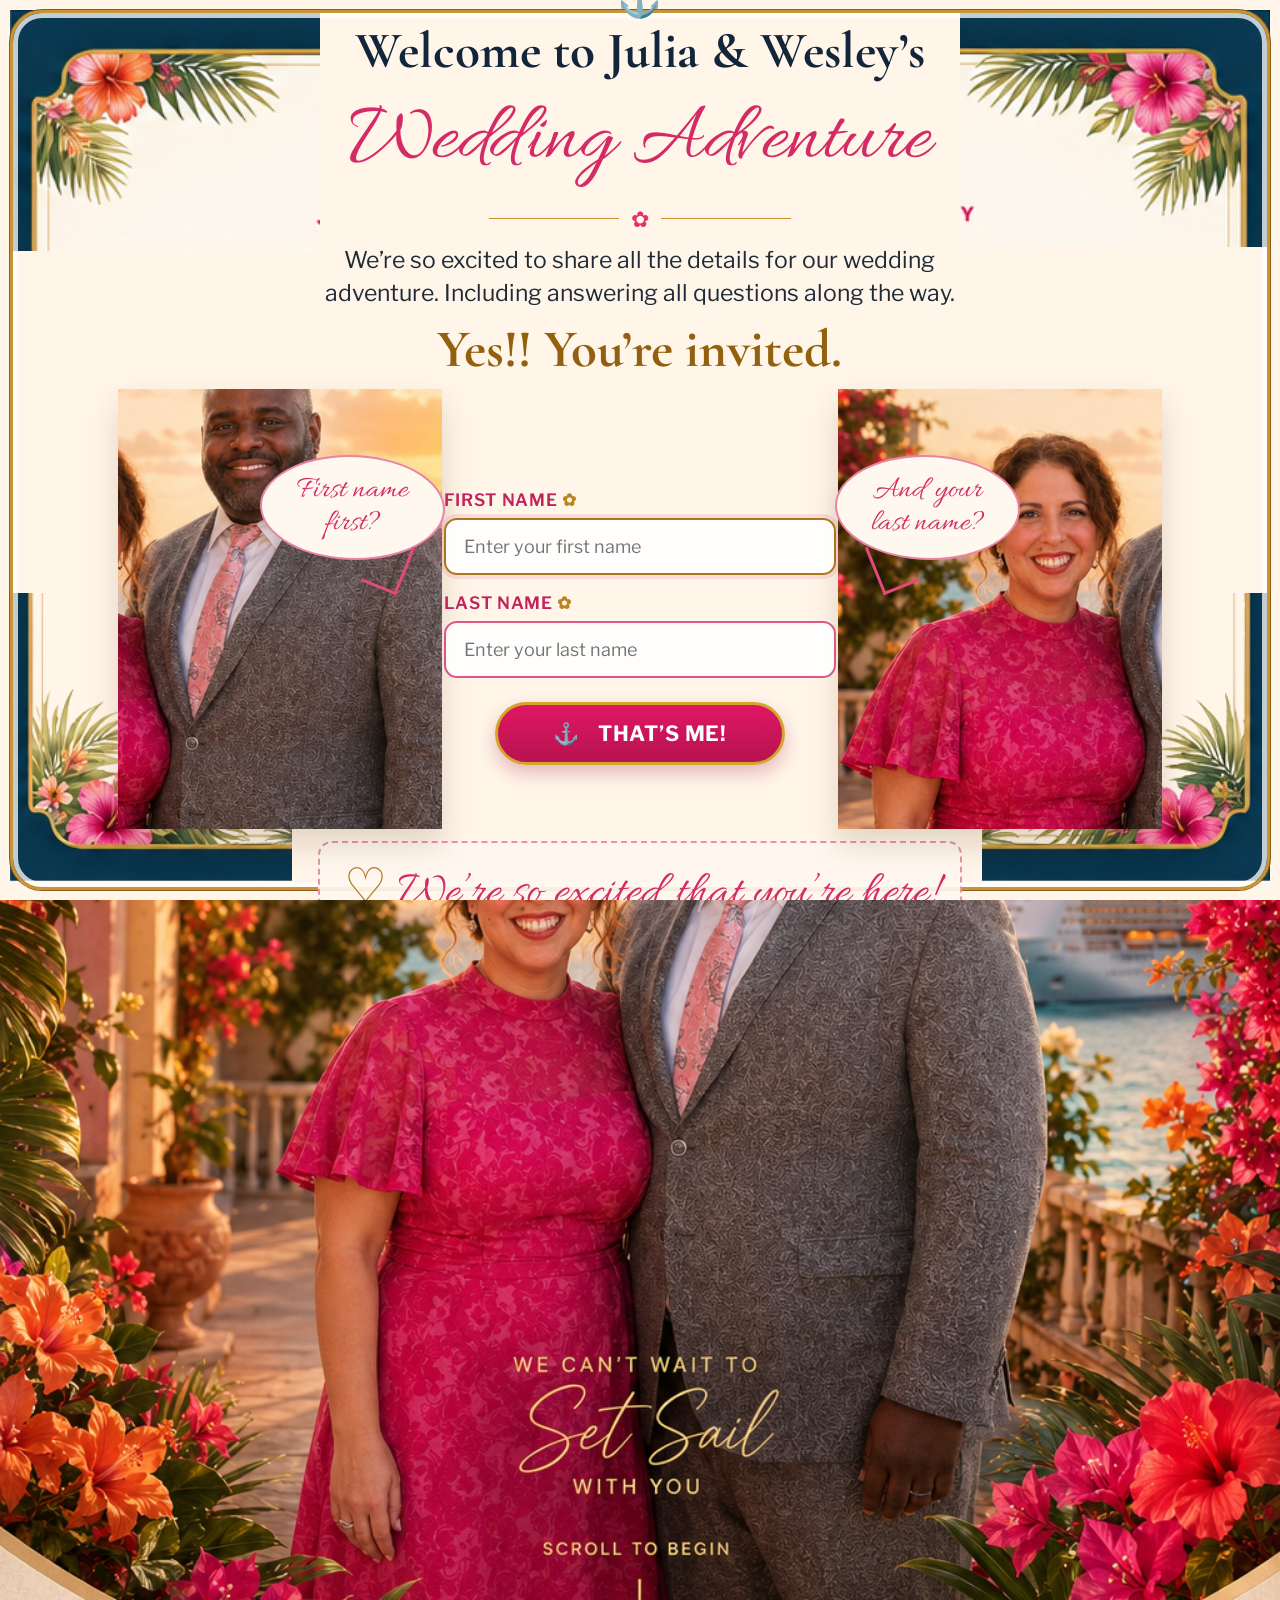
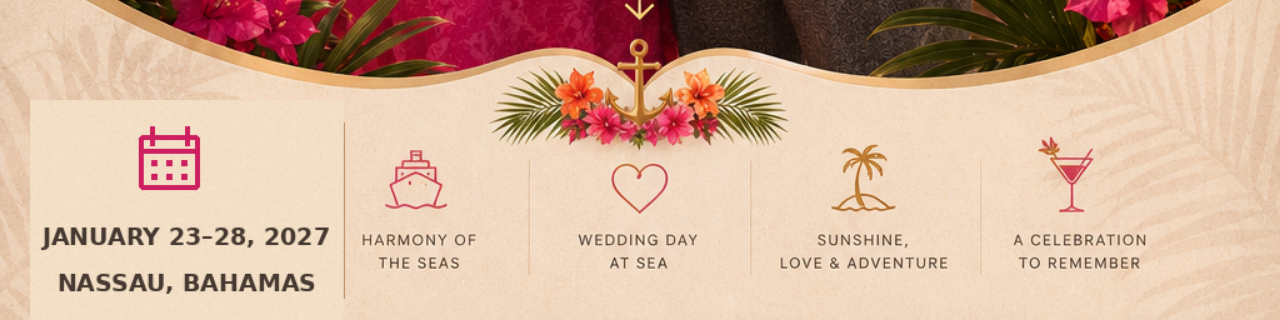
==== commit c809b5e0: "v35. landing page correction" ====
--- a/index.html
+++ b/index.html
@@ -1,15 +1,66 @@
-<!doctype html><html lang="en"><head><meta charset="utf-8"><meta name="viewport" content="width=device-width,initial-scale=1"><title>Julia & Wesley</title><link rel="stylesheet" href="css/site.css?v=30"></head><body class="landing-page-body"><section class="welcome-gate" id="welcome-gate" aria-labelledby="welcome-title">
-  <div class="gate-flower gate-flower-tl"></div><div class="gate-flower gate-flower-tr"></div><div class="gate-flower gate-flower-bl"></div><div class="gate-flower gate-flower-br"></div>
-  <div class="welcome-person wesley-person"><div class="portrait-circle wesley-face"></div><div class="speech">What’s your first name?</div></div>
-  <div class="welcome-card">
-    <div class="welcome-anchor">⚓</div>
-    <h1 id="welcome-title">Welcome to Julia &amp; Wesley's Wedding Adventure.</h1>
-    <p>We're so excited to share all the details for our wedding adventure. Including answering all questions along the way. <strong>Yes!! You're invited.</strong></p>
-    <form id="welcome-form"><div class="gate-fields"><label>First name<input id="first-name" name="firstName" autocomplete="given-name" required></label><label>Last name<input id="last-name" name="lastName" autocomplete="family-name" required></label></div><button type="submit"><span>⚓</span> That’s me!</button></form>
-    <p class="welcome-error" id="welcome-error" aria-live="polite"></p>
-  </div>
-  <div class="welcome-person julia-person"><div class="portrait-circle julia-face"></div><div class="speech">And your last name?</div></div>
-</section>
-<main class="page-shell landing-shell"><nav class="site-nav" aria-label="Main navigation">
-  <a class="home-link" href="index.html?skip=1">Home</a><a href="our-story.html">Our Story</a><a href="adventure.html">The Adventure</a><a href="explore.html">Explore</a><a href="travel.html">Travel</a><a href="rsvp.html">RSVP</a>
-</nav><img class="approved-page" src="assets/approved/landing-page.png" alt="Julia and Wesley wedding invitation landing page"></main><script src="js/gate.js"></script></body></html>+<!doctype html>
+<html lang="en">
+<head>
+  <meta charset="utf-8">
+  <meta name="viewport" content="width=device-width,initial-scale=1">
+  <title>Julia &amp; Wesley | Wedding Adventure</title>
+  <link rel="stylesheet" href="css/site.css?v=35">
+</head>
+<body class="landing-page-body">
+  <section class="welcome-gate welcome-gate-v35" id="welcome-gate" aria-labelledby="welcome-title">
+    <div class="gate-frame" aria-hidden="true"></div>
+    <div class="gate-flower gate-flower-tl" aria-hidden="true"></div>
+    <div class="gate-flower gate-flower-tr" aria-hidden="true"></div>
+    <div class="gate-flower gate-flower-bl" aria-hidden="true"></div>
+    <div class="gate-flower gate-flower-br" aria-hidden="true"></div>
+
+    <div class="welcome-layout">
+      <div class="welcome-heading">
+        <div class="welcome-ornament" aria-hidden="true">⚓</div>
+        <h1 id="welcome-title"><span>Welcome to Julia &amp; Wesley’s</span><em>Wedding Adventure</em></h1>
+        <div class="heading-divider" aria-hidden="true"><span>✿</span></div>
+        <p>We’re so excited to share all the details for our wedding adventure. Including answering all questions along the way.</p>
+        <h2>Yes!! You’re invited.</h2>
+      </div>
+
+      <div class="welcome-person wesley-person">
+        <div class="person-image wesley-image" role="img" aria-label="Wesley smiling"></div>
+        <div class="speech speech-left">First name<br>first?</div>
+      </div>
+
+      <div class="welcome-person julia-person">
+        <div class="person-image julia-image" role="img" aria-label="Julia smiling"></div>
+        <div class="speech speech-right">And your<br>last name?</div>
+      </div>
+
+      <form id="welcome-form" class="welcome-form" novalidate>
+        <div class="gate-fields">
+          <label for="first-name">First name <span aria-hidden="true">✿</span>
+            <input id="first-name" name="firstName" autocomplete="given-name" placeholder="Enter your first name" required>
+          </label>
+          <label for="last-name">Last name <span aria-hidden="true">✿</span>
+            <input id="last-name" name="lastName" autocomplete="family-name" placeholder="Enter your last name" required>
+          </label>
+        </div>
+        <button type="submit" class="gate-submit"><span aria-hidden="true">⚓</span> That’s me!</button>
+        <p class="welcome-error" id="welcome-error" aria-live="polite"></p>
+      </form>
+
+      <div class="welcome-footer"><span aria-hidden="true">♡</span> We’re so excited that you’re here!</div>
+    </div>
+  </section>
+
+  <main class="page-shell landing-shell">
+    <nav class="site-nav" aria-label="Main navigation">
+      <a class="home-link" href="index.html?skip=1">Home</a>
+      <a href="our-story.html">Our Story</a>
+      <a href="adventure.html">The Adventure</a>
+      <a href="explore.html">Explore</a>
+      <a href="travel.html">Travel</a>
+      <a href="rsvp.html">RSVP</a>
+    </nav>
+    <img class="approved-page" src="assets/approved/landing-page.png" alt="Julia and Wesley wedding invitation landing page">
+  </main>
+  <script src="js/gate.js?v=35"></script>
+</body>
+</html>
--- a/css/site.css
+++ b/css/site.css
@@ -6,4 +6,26 @@
 .explore-links{position:absolute;z-index:8;left:12%;right:12%;top:42%;display:grid;grid-template-columns:repeat(3,1fr);gap:18px}.explore-links a{display:grid;place-items:center;min-height:120px;padding:20px;background:rgba(255,250,241,.93);border:1px solid #d6aa63;border-radius:18px;text-decoration:none;font:700 clamp(24px,3vw,42px) 'Cormorant Garamond';color:#9a6517;box-shadow:0 12px 26px rgba(0,0,0,.16)}
 .travel-hero p{max-width:760px;margin:20px auto;font-size:21px;line-height:1.6}.travel-content{display:grid;grid-template-columns:repeat(3,1fr);gap:25px;max-width:1200px;margin:0 auto;padding:70px 6vw}.travel-content article{padding:30px;background:white;border-radius:20px;border:1px solid #e0c38e}.travel-content h2{font:700 34px 'Cormorant Garamond';color:#9c6818}.travel-faq{margin-bottom:100px}
 .rsvp-page{position:relative;min-height:100vh;padding:120px 20px 80px;background:#fff8ec;overflow:hidden}.rsvp-page .site-nav{position:fixed}.rsvp-wrap{position:relative;z-index:2;max-width:1040px;margin:auto;text-align:center}.anchor-mark{font-size:44px;color:#c08a25}.rsvp-wrap h1{font:700 clamp(58px,8vw,96px)/.82 'Cormorant Garamond';color:#9f6a19;margin:6px}.deadline{font-size:18px}.deadline strong{color:#dd2562}.script-line,.gift-note h2{font:400 clamp(35px,5vw,56px) 'Allura';color:#a36b19;margin:10px}.guest-count,.message-label{display:block;text-align:left;background:rgba(255,255,255,.82);border:1px solid #ddb977;border-radius:14px;padding:16px 20px;margin:22px 0}.guest-count select{float:right;min-width:180px;padding:9px;border:1px solid #d8b67a;border-radius:8px}.guest-card{text-align:left;background:rgba(255,255,255,.9);border:1px solid #ddb977;border-radius:20px;padding:22px;margin:18px 0;box-shadow:0 9px 24px rgba(95,50,14,.09)}.guest-title{display:flex;align-items:center;gap:18px;font:700 25px 'Cormorant Garamond'}.guest-title span{background:#df2363;color:white;padding:8px 15px;border-radius:8px;font:600 14px 'Libre Franklin';text-transform:uppercase}.guest-title input{flex:1;border:0;border-bottom:1px solid #d7b36e;padding:8px;font:700 23px 'Cormorant Garamond';background:transparent}.rsvp-each{text-transform:uppercase;color:#df2363;font-weight:700}.event-grid{display:grid;grid-template-columns:repeat(4,1fr);gap:16px}.event-grid fieldset{border:0;padding:0}.event-grid legend{font:700 19px 'Cormorant Garamond';margin-bottom:8px}.event-grid label{display:block;margin:6px 0}.event-grid input{position:absolute;opacity:0}.event-grid span{display:block;border:1px solid #d9b573;border-radius:999px;text-align:center;padding:8px;cursor:pointer}.event-grid input:checked+span{background:#df2363;color:white;border-color:#df2363}.bingo-clue{display:block;margin-top:20px;color:#df2363;font-weight:700;text-transform:uppercase}.bingo-clue textarea{display:block;width:100%;margin-top:7px;padding:12px;border:1px solid #d8b575;border-radius:10px;font:inherit;text-transform:none}.submit-rsvp{text-transform:uppercase;letter-spacing:.05em}.gift-note{margin:45px auto 0;padding:25px;border-top:1px solid #d5ae68;border-bottom:1px solid #d5ae68;line-height:1.6}.rsvp-corner{position:absolute;width:270px;height:320px;background-size:contain;background-repeat:no-repeat}.rsvp-corner.tl{left:-15px;top:80px;background-image:url('../assets/rsvp-v19/top-left.png')}.rsvp-corner.tr{right:-15px;top:80px;background-image:url('../assets/rsvp-v19/top-right.png');background-position:right top}.rsvp-corner.bl{left:-15px;bottom:0;background-image:url('../assets/rsvp-v19/bottom-left.png');background-position:left bottom}.rsvp-corner.br{right:-15px;bottom:0;background-image:url('../assets/rsvp-v19/bottom-right.png');background-position:right bottom}
-@media(max-width:850px){.site-nav{gap:12px;font-size:12px;flex-wrap:wrap;padding:14px 8px}.welcome-gate{grid-template-columns:1fr;padding:20px}.welcome-person{display:none}.welcome-card{padding:38px 22px}.gate-fields,.form-grid,.travel-content{grid-template-columns:1fr}.message-row{flex-direction:column}.story-person,.story-person.right{flex-direction:column}.event-grid{grid-template-columns:1fr 1fr}.explore-links{top:35%;grid-template-columns:1fr 1fr}.pickle-register{margin-top:-80px}.rsvp-corner{width:145px;height:180px}.guest-count select{float:none;width:100%;margin-top:8px}}+@media(max-width:850px){.site-nav{gap:12px;font-size:12px;flex-wrap:wrap;padding:14px 8px}.welcome-gate{grid-template-columns:1fr;padding:20px}.welcome-person{display:none}.welcome-card{padding:38px 22px}.gate-fields,.form-grid,.travel-content{grid-template-columns:1fr}.message-row{flex-direction:column}.story-person,.story-person.right{flex-direction:column}.event-grid{grid-template-columns:1fr 1fr}.explore-links{top:35%;grid-template-columns:1fr 1fr}.pickle-register{margin-top:-80px}.rsvp-corner{width:145px;height:180px}.guest-count select{float:none;width:100%;margin-top:8px}}
+/* ===== Welcome gate v35 ===== */
+.welcome-gate[hidden]{display:none!important}
+.welcome-gate-v35{position:fixed;z-index:1000;inset:0;display:flex;align-items:center;justify-content:center;padding:14px;background:#fff5e8;overflow:auto;isolation:isolate}
+.welcome-gate-v35 .gate-frame{position:absolute;inset:10px;border:3px solid #c89434;border-radius:32px;box-shadow:inset 0 0 0 5px rgba(255,255,255,.75),0 0 0 1px #8d5c18;pointer-events:none;z-index:2}
+.welcome-layout{position:relative;z-index:3;width:min(1120px,94vw);min-height:min(830px,94vh);display:grid;grid-template-columns:31% 38% 31%;grid-template-rows:auto 1fr auto auto;grid-template-areas:"heading heading heading" "wesley form julia" "footer footer footer";align-items:end;padding:48px 38px 28px;text-align:center}
+.welcome-heading{grid-area:heading;align-self:start;max-width:720px;margin:0 auto 8px}
+.welcome-ornament{font-size:36px;color:#b57b1d;line-height:1}
+.welcome-heading h1{margin:4px 0 12px;line-height:.92}.welcome-heading h1 span{display:block;font:700 clamp(31px,4vw,52px) 'Cormorant Garamond',serif;color:#12253a}.welcome-heading h1 em{display:block;margin-top:7px;font:400 clamp(50px,6.8vw,84px) 'Allura',cursive;color:#d42a65}
+.heading-divider{display:flex;align-items:center;justify-content:center;gap:12px;color:#cb8f2b}.heading-divider:before,.heading-divider:after{content:"";width:130px;height:1px;background:#cb8f2b}.heading-divider span{font-size:22px;color:#e2326c}
+.welcome-heading p{max-width:630px;margin:12px auto 4px;font-size:clamp(17px,2vw,23px);line-height:1.45;color:#1e2b37}.welcome-heading h2{margin:7px 0 0;font:700 clamp(34px,4.2vw,53px) 'Cormorant Garamond',serif;color:#93600f}
+.welcome-person{position:relative;align-self:end;min-height:430px;display:flex;justify-content:center;align-items:flex-end;z-index:3}.wesley-person{grid-area:wesley}.julia-person{grid-area:julia}
+.person-image{width:100%;height:440px;background-image:url('../assets/julianwesleyportrait.png');background-repeat:no-repeat;background-size:auto 118%;filter:drop-shadow(0 16px 15px rgba(80,42,15,.16))}.wesley-image{background-position:78% 44%}.julia-image{background-position:18% 45%}
+.welcome-gate-v35 .speech{position:absolute;z-index:5;top:66px;width:185px;margin:0;padding:18px 16px;border:2px solid #e984a4;border-radius:48% 52% 48% 52%;background:#fff8ef;color:#d42a65;font:400 31px/1.05 'Allura',cursive;box-shadow:0 8px 20px rgba(90,50,20,.08)}
+.welcome-gate-v35 .speech:before{display:none}.speech-left{right:-3px}.speech-right{left:-3px}.speech-left:after,.speech-right:after{content:"";position:absolute;bottom:-32px;width:35px;height:48px;border-bottom:3px solid #e24a7a}.speech-left:after{right:36px;border-right:3px solid #e24a7a;transform:rotate(22deg)}.speech-right:after{left:36px;border-left:3px solid #e24a7a;transform:rotate(-22deg)}
+.welcome-form{grid-area:form;position:relative;z-index:6;align-self:end;padding:0 2px 32px}.welcome-gate-v35 .gate-fields{display:grid;grid-template-columns:1fr;gap:18px;text-align:left}.welcome-gate-v35 .gate-fields label{font-size:17px;text-transform:uppercase;letter-spacing:.04em;color:#c1215c}.welcome-gate-v35 .gate-fields label span{color:#bd8422}.welcome-gate-v35 .gate-fields input{width:100%;margin-top:8px;padding:16px 18px;border:2px solid #dc5884;border-radius:13px;background:rgba(255,255,255,.93);font:18px 'Libre Franklin',sans-serif;color:#3d3029;outline:none;box-shadow:inset 0 1px 4px rgba(0,0,0,.04)}.welcome-gate-v35 .gate-fields input:focus{border-color:#ae761c;box-shadow:0 0 0 4px rgba(212,42,101,.12)}
+.gate-submit{display:inline-flex!important;align-items:center;justify-content:center;gap:18px;min-width:290px;margin-top:24px!important;padding:16px 34px!important;border:3px solid #d2a62c!important;border-radius:999px!important;background:linear-gradient(180deg,#df1762,#b71350)!important;color:white!important;font:700 21px 'Libre Franklin',sans-serif!important;letter-spacing:.04em;text-transform:uppercase;box-shadow:0 8px 18px rgba(161,20,72,.28)!important}.gate-submit:hover{transform:translateY(-1px)}.gate-submit:active{transform:translateY(1px)}
+.welcome-gate-v35 .welcome-error{min-height:22px;margin:10px 0 0;color:#a72b45;font-weight:700;text-align:center}
+.welcome-footer{grid-area:footer;justify-self:center;min-width:min(570px,80vw);margin-top:12px;padding:14px 24px;border:2px dashed #e394ad;border-radius:14px;background:rgba(255,248,239,.9);font:400 clamp(31px,4vw,48px) 'Allura',cursive;color:#d42a65}.welcome-footer span{color:#ae781f}
+.welcome-gate-v35 .gate-flower{z-index:1;width:min(310px,25vw);height:min(350px,33vh);opacity:1;background-size:contain}.welcome-gate-v35 .gate-flower-tl{left:10px;top:10px}.welcome-gate-v35 .gate-flower-tr{right:10px;top:10px}.welcome-gate-v35 .gate-flower-bl{left:10px;bottom:10px}.welcome-gate-v35 .gate-flower-br{right:10px;bottom:10px}
+body:not(.gate-open){overflow:hidden}
+@media(max-width:900px){.welcome-gate-v35{padding:8px}.welcome-gate-v35 .gate-frame{inset:6px;border-radius:22px}.welcome-layout{min-height:100%;grid-template-columns:1fr 1fr;grid-template-rows:auto auto auto auto;grid-template-areas:"heading heading" "wesley julia" "form form" "footer footer";padding:32px 22px 25px;align-items:start}.welcome-heading{margin-bottom:0}.welcome-heading h1 em{font-size:clamp(43px,11vw,70px)}.welcome-person{display:flex;min-height:215px;align-items:end}.person-image{height:245px;background-size:auto 120%}.welcome-gate-v35 .speech{top:15px;width:135px;padding:11px 8px;font-size:24px}.speech-left{right:2px}.speech-right{left:2px}.welcome-form{align-self:start;width:min(580px,100%);justify-self:center;padding:0 5px 10px}.welcome-gate-v35 .gate-fields{grid-template-columns:1fr 1fr;gap:12px}.welcome-footer{margin-top:2px}.welcome-gate-v35 .gate-flower{width:160px;height:180px;opacity:.8}}
+@media(max-width:560px){.welcome-layout{grid-template-rows:auto 150px auto auto;padding:24px 13px 18px}.welcome-heading p{font-size:14px}.welcome-heading h2{font-size:30px}.welcome-person{min-height:145px}.person-image{height:175px;background-size:auto 120%}.welcome-gate-v35 .speech{top:0;width:105px;font-size:20px;padding:9px 4px}.welcome-gate-v35 .gate-fields{grid-template-columns:1fr}.gate-submit{min-width:240px!important;font-size:18px!important}.welcome-footer{min-width:0;width:95%;padding:9px 12px;font-size:29px}.welcome-gate-v35 .gate-flower{width:110px;height:125px;opacity:.65}}
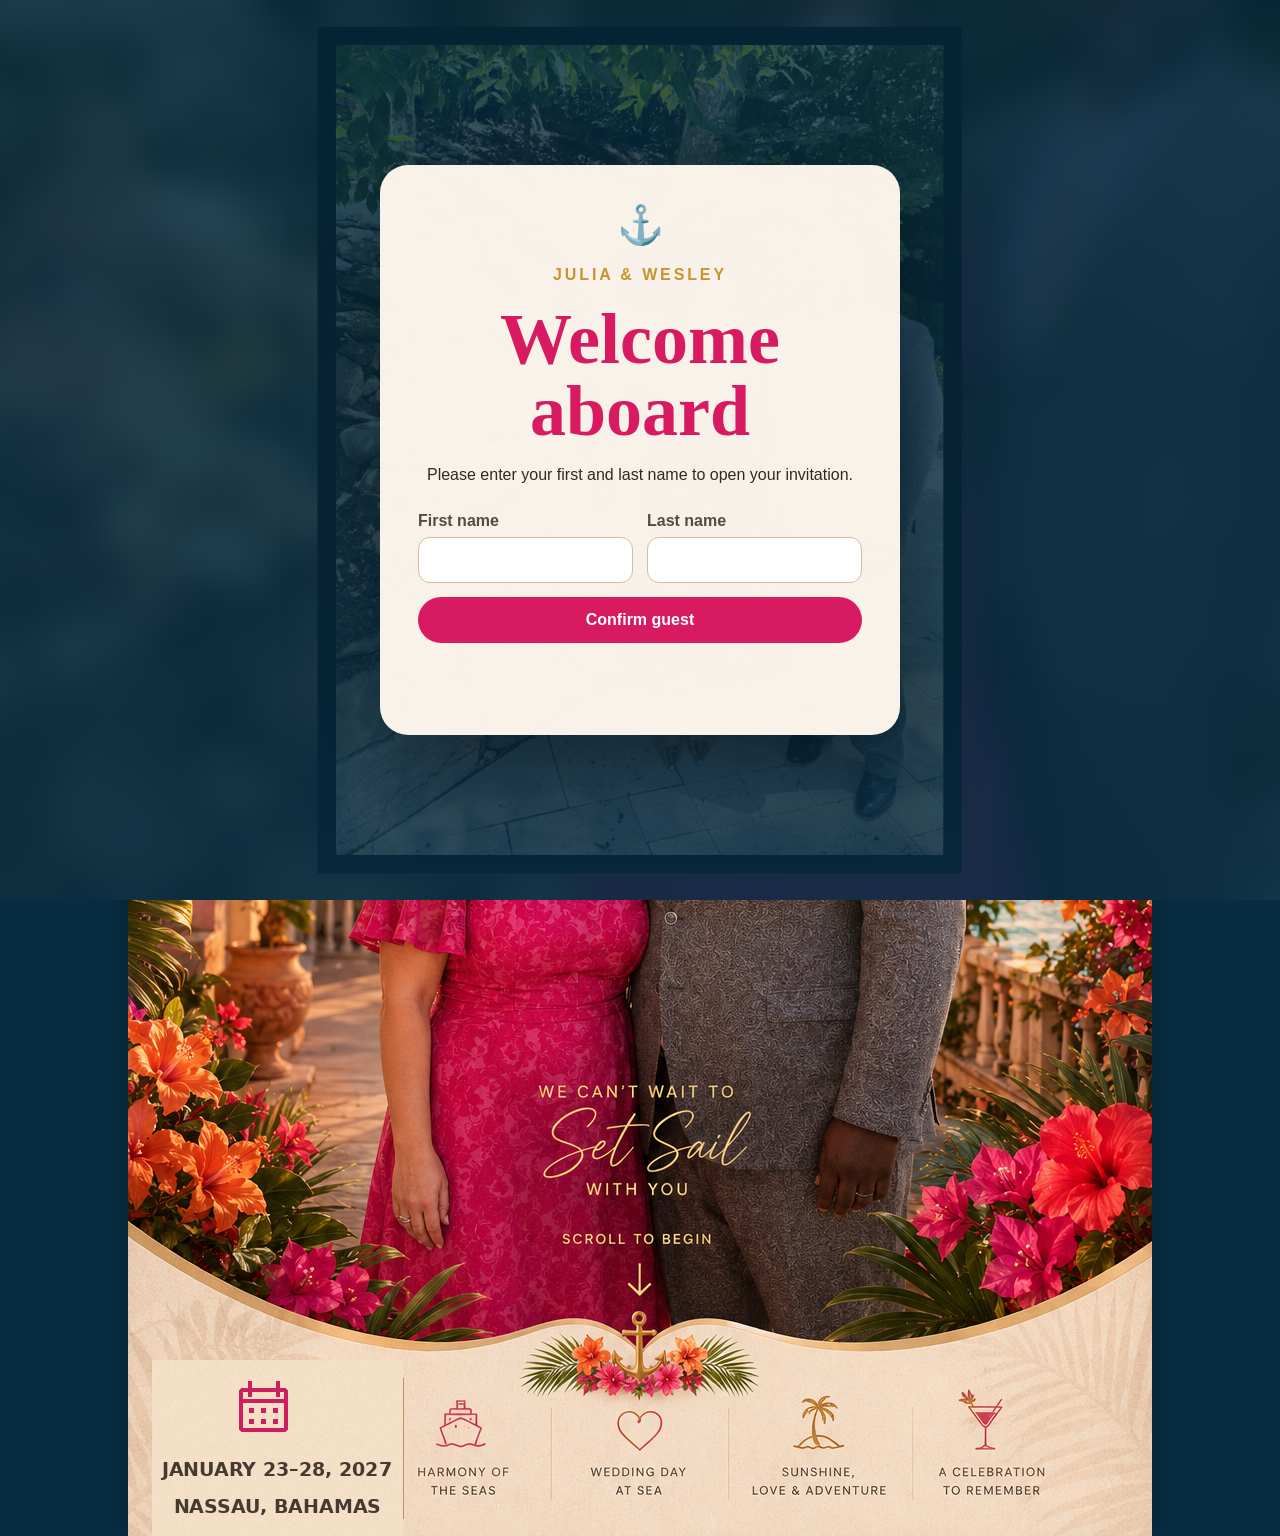
==== commit 54668bb6: "restore" ====
--- a/index.html
+++ b/index.html
@@ -1,66 +1,30 @@
-<!doctype html>
-<html lang="en">
-<head>
-  <meta charset="utf-8">
-  <meta name="viewport" content="width=device-width,initial-scale=1">
-  <title>Julia &amp; Wesley | Wedding Adventure</title>
-  <link rel="stylesheet" href="css/site.css?v=35">
-</head>
-<body class="landing-page-body">
-  <section class="welcome-gate welcome-gate-v35" id="welcome-gate" aria-labelledby="welcome-title">
-    <div class="gate-frame" aria-hidden="true"></div>
-    <div class="gate-flower gate-flower-tl" aria-hidden="true"></div>
-    <div class="gate-flower gate-flower-tr" aria-hidden="true"></div>
-    <div class="gate-flower gate-flower-bl" aria-hidden="true"></div>
-    <div class="gate-flower gate-flower-br" aria-hidden="true"></div>
-
-    <div class="welcome-layout">
-      <div class="welcome-heading">
-        <div class="welcome-ornament" aria-hidden="true">⚓</div>
-        <h1 id="welcome-title"><span>Welcome to Julia &amp; Wesley’s</span><em>Wedding Adventure</em></h1>
-        <div class="heading-divider" aria-hidden="true"><span>✿</span></div>
-        <p>We’re so excited to share all the details for our wedding adventure. Including answering all questions along the way.</p>
-        <h2>Yes!! You’re invited.</h2>
-      </div>
-
-      <div class="welcome-person wesley-person">
-        <div class="person-image wesley-image" role="img" aria-label="Wesley smiling"></div>
-        <div class="speech speech-left">First name<br>first?</div>
-      </div>
-
-      <div class="welcome-person julia-person">
-        <div class="person-image julia-image" role="img" aria-label="Julia smiling"></div>
-        <div class="speech speech-right">And your<br>last name?</div>
-      </div>
-
-      <form id="welcome-form" class="welcome-form" novalidate>
-        <div class="gate-fields">
-          <label for="first-name">First name <span aria-hidden="true">✿</span>
-            <input id="first-name" name="firstName" autocomplete="given-name" placeholder="Enter your first name" required>
-          </label>
-          <label for="last-name">Last name <span aria-hidden="true">✿</span>
-            <input id="last-name" name="lastName" autocomplete="family-name" placeholder="Enter your last name" required>
-          </label>
-        </div>
-        <button type="submit" class="gate-submit"><span aria-hidden="true">⚓</span> That’s me!</button>
-        <p class="welcome-error" id="welcome-error" aria-live="polite"></p>
-      </form>
-
-      <div class="welcome-footer"><span aria-hidden="true">♡</span> We’re so excited that you’re here!</div>
-    </div>
-  </section>
-
-  <main class="page-shell landing-shell">
-    <nav class="site-nav" aria-label="Main navigation">
-      <a class="home-link" href="index.html?skip=1">Home</a>
-      <a href="our-story.html">Our Story</a>
-      <a href="adventure.html">The Adventure</a>
-      <a href="explore.html">Explore</a>
-      <a href="travel.html">Travel</a>
-      <a href="rsvp.html">RSVP</a>
-    </nav>
-    <img class="approved-page" src="assets/approved/landing-page.png" alt="Julia and Wesley wedding invitation landing page">
-  </main>
-  <script src="js/gate.js?v=35"></script>
-</body>
-</html>
+<!doctype html><html lang="en"><head><meta charset="utf-8"><meta name="viewport" content="width=device-width,initial-scale=1"><title>Julia & Wesley</title><link rel="stylesheet" href="css/site.css?v=21"></head><body>
+<section class="welcome-gate" id="welcome-gate" aria-labelledby="welcome-title">
+  <div class="welcome-card">
+    <div class="welcome-anchor">⚓</div>
+    <p class="eyebrow">Julia & Wesley</p>
+    <h1 id="welcome-title">Welcome aboard</h1>
+    <p>Please enter your first and last name to open your invitation.</p>
+    <form id="welcome-form">
+      <label>First name<input id="first-name" name="firstName" autocomplete="given-name" required></label>
+      <label>Last name<input id="last-name" name="lastName" autocomplete="family-name" required></label>
+      <button type="submit">Confirm guest</button>
+    </form>
+    <p class="welcome-error" id="welcome-error" aria-live="polite"></p>
+  </div>
+</section>
+<section class="intro" id="intro" aria-label="Cinematic introduction" hidden>
+  <div class="intro-layer intro-garden"></div><div class="intro-layer intro-glow"></div><div class="sparkles" aria-hidden="true"></div><div class="intro-layer intro-final"></div>
+  <div class="intro-welcome" id="intro-welcome"></div>
+  <button class="sound" type="button">Sound on</button><button class="skip" type="button">Skip intro</button><audio id="intro-audio" loop src="assets/audio/intro.wav"></audio>
+</section>
+<main class="page-shell landing-shell"><img class="approved-page" src="assets/approved/landing-page.png" alt="Julia and Wesley wedding invitation landing page">
+<nav class="landing-nav" aria-label="Main navigation">
+  <a href="our-story.html">Our Story</a>
+  <a href="adventure.html">The Adventure</a>
+  <a href="explore.html">Explore</a>
+  <a href="travel.html">Travel</a>
+  <a href="rsvp.html">RSVP</a>
+</nav>
+<a class="hotspot rsvp-now-hotspot" aria-label="RSVP now" href="rsvp.html"></a>
+</main><script src="js/intro.js"></script></body></html>
--- a/css/site.css
+++ b/css/site.css
@@ -1,31 +1,332 @@
-@import url('https://fonts.googleapis.com/css2?family=Allura&family=Cormorant+Garamond:wght@500;600;700&family=Libre+Franklin:wght@300;400;500;600&display=swap');
-*{box-sizing:border-box}html,body{margin:0;min-height:100%;font-family:'Libre Franklin',sans-serif;color:#4d3528;background:#fff7eb}a{color:inherit}.page-shell{position:relative;width:100%;max-width:none;margin:0;overflow:hidden;background:#fff7eb}.approved-page{display:block;width:100%;height:auto}.site-nav{position:absolute;z-index:20;top:0;left:0;right:0;display:flex;justify-content:center;gap:clamp(14px,3.6vw,48px);padding:25px 18px 18px;background:linear-gradient(rgba(50,20,10,.52),rgba(50,20,10,0));font-family:'Cormorant Garamond',serif;text-transform:uppercase;letter-spacing:.06em}.site-nav a{color:white;text-decoration:none;font-weight:700;text-shadow:0 2px 8px rgba(0,0,0,.55)}.landing-page-body .home-link{display:none}.full-image-page{border:0}.adventure-hit{position:absolute;z-index:10}.bingo-hit{left:4%;top:20%;width:45%;height:22%}.pickle-hit{left:51%;top:20%;width:45%;height:22%}.coco-hit{left:4%;top:56%;width:44%;height:15%}.wedding-hit{left:52%;top:68%;width:44%;height:15%}
-.welcome-gate{position:fixed;z-index:100;inset:0;display:grid;grid-template-columns:minmax(150px,260px) minmax(320px,680px) minmax(150px,260px);align-items:center;justify-content:center;gap:22px;padding:35px;background:radial-gradient(circle at center,#fffdf7 0,#fdf3e3 70%,#f8e7cd 100%);overflow:auto}.welcome-card{position:relative;z-index:3;text-align:center;padding:48px 48px 40px;border:1px solid #d9aa62;border-radius:28px;background:rgba(255,252,245,.95);box-shadow:0 25px 70px rgba(91,45,15,.22)}.welcome-anchor{font-size:38px;color:#bd8422}.welcome-card h1{font-family:'Cormorant Garamond',serif;font-size:clamp(34px,4.2vw,62px);line-height:.95;color:#986515;margin:8px 0 18px}.welcome-card p{line-height:1.65}.gate-fields{display:grid;grid-template-columns:1fr 1fr;gap:14px;text-align:left}.gate-fields label{font-weight:600}.gate-fields input{width:100%;margin-top:7px;padding:14px;border:1px solid #d9b77e;border-radius:12px;font:inherit}.welcome-card button,.pink-button{border:0;border-radius:999px;background:linear-gradient(90deg,#d91964,#ef276b);color:white;padding:14px 28px;font:600 17px 'Libre Franklin';cursor:pointer;box-shadow:0 8px 20px rgba(216,25,96,.25);text-decoration:none;display:inline-block;margin-top:20px}.welcome-error,.form-status{min-height:1.4em;color:#a72b45;font-weight:600}.welcome-person{text-align:center;position:relative;z-index:4}.portrait-circle{width:170px;height:170px;border-radius:50%;margin:auto;border:7px solid #fff7e8;box-shadow:0 12px 30px rgba(74,30,8,.25);background-image:url('../assets/julianwesleyportrait.png');background-size:310% auto;background-repeat:no-repeat}.julia-face{background-position:17% 28%}.wesley-face{background-position:79% 24%}.speech{position:relative;margin:18px auto 0;padding:14px 18px;border-radius:20px;background:white;border:1px solid #d9b77e;font-family:'Cormorant Garamond',serif;font-size:22px;font-weight:700;box-shadow:0 8px 20px rgba(90,50,20,.12)}.speech:before{content:'';position:absolute;top:-12px;left:50%;border:7px solid transparent;border-bottom-color:#d9b77e}.gate-flower{position:absolute;width:240px;height:270px;background-size:contain;background-repeat:no-repeat;pointer-events:none}.gate-flower-tl{left:-20px;top:-20px;background-image:url('../assets/rsvp-v19/top-left.png')}.gate-flower-tr{right:-20px;top:-20px;background-image:url('../assets/rsvp-v19/top-right.png');background-position:right top}.gate-flower-bl{left:-20px;bottom:-20px;background-image:url('../assets/rsvp-v19/bottom-left.png');background-position:left bottom}.gate-flower-br{right:-20px;bottom:-20px;background-image:url('../assets/rsvp-v19/bottom-right.png');background-position:right bottom}
-.content-page{min-height:100vh;background:#fff8ed}.story-hero,.travel-hero{padding:150px 8vw 70px;text-align:center;background:linear-gradient(rgba(60,25,10,.18),rgba(255,248,237,.95)),url('../assets/approved/garden.jpg') center/cover}.eyebrow{text-transform:uppercase;letter-spacing:.18em;color:#d62262;font-weight:700}.story-hero h1,.travel-hero h1{font:700 clamp(58px,9vw,120px)/.8 'Cormorant Garamond';color:#9c6818;margin:20px}.message-row{display:flex;justify-content:center;gap:min(12vw,150px);margin-top:55px}.story-person{display:flex;align-items:center;gap:18px}.story-person.right{flex-direction:row-reverse}.message-bubble{background:white;border:1px solid #d7ae6d;padding:18px 24px;border-radius:24px;font:700 24px 'Cormorant Garamond';box-shadow:0 8px 22px rgba(0,0,0,.12)}.story-copy{max-width:1050px;margin:auto;padding:70px 8vw 110px;font:400 clamp(18px,2.1vw,26px)/1.65 'Libre Franklin'}.story-copy h2{font:700 clamp(34px,4vw,54px) 'Cormorant Garamond';color:#a66c17;margin:40px 0 5px}
-.interactive-card{position:relative;z-index:5;max-width:1000px;margin:50px auto;padding:38px;border:1px solid #e0bc81;border-radius:24px;background:rgba(255,250,242,.98);box-shadow:0 18px 40px rgba(83,46,20,.15)}.pickle-register{margin-top:-280px}.form-grid{display:grid;grid-template-columns:1fr 1fr;gap:18px}.form-grid label,.message-label{font-weight:600}.form-grid input,.message-label textarea{width:100%;padding:13px;border:1px solid #d7b477;border-radius:10px;font:inherit;margin-top:6px}.faq-card details{border-top:1px solid #e1c598;padding:17px 0}.faq-card summary{cursor:pointer;font:700 22px 'Cormorant Garamond';color:#986515}.faq-card p{line-height:1.6}
-.explore-links{position:absolute;z-index:8;left:12%;right:12%;top:42%;display:grid;grid-template-columns:repeat(3,1fr);gap:18px}.explore-links a{display:grid;place-items:center;min-height:120px;padding:20px;background:rgba(255,250,241,.93);border:1px solid #d6aa63;border-radius:18px;text-decoration:none;font:700 clamp(24px,3vw,42px) 'Cormorant Garamond';color:#9a6517;box-shadow:0 12px 26px rgba(0,0,0,.16)}
-.travel-hero p{max-width:760px;margin:20px auto;font-size:21px;line-height:1.6}.travel-content{display:grid;grid-template-columns:repeat(3,1fr);gap:25px;max-width:1200px;margin:0 auto;padding:70px 6vw}.travel-content article{padding:30px;background:white;border-radius:20px;border:1px solid #e0c38e}.travel-content h2{font:700 34px 'Cormorant Garamond';color:#9c6818}.travel-faq{margin-bottom:100px}
-.rsvp-page{position:relative;min-height:100vh;padding:120px 20px 80px;background:#fff8ec;overflow:hidden}.rsvp-page .site-nav{position:fixed}.rsvp-wrap{position:relative;z-index:2;max-width:1040px;margin:auto;text-align:center}.anchor-mark{font-size:44px;color:#c08a25}.rsvp-wrap h1{font:700 clamp(58px,8vw,96px)/.82 'Cormorant Garamond';color:#9f6a19;margin:6px}.deadline{font-size:18px}.deadline strong{color:#dd2562}.script-line,.gift-note h2{font:400 clamp(35px,5vw,56px) 'Allura';color:#a36b19;margin:10px}.guest-count,.message-label{display:block;text-align:left;background:rgba(255,255,255,.82);border:1px solid #ddb977;border-radius:14px;padding:16px 20px;margin:22px 0}.guest-count select{float:right;min-width:180px;padding:9px;border:1px solid #d8b67a;border-radius:8px}.guest-card{text-align:left;background:rgba(255,255,255,.9);border:1px solid #ddb977;border-radius:20px;padding:22px;margin:18px 0;box-shadow:0 9px 24px rgba(95,50,14,.09)}.guest-title{display:flex;align-items:center;gap:18px;font:700 25px 'Cormorant Garamond'}.guest-title span{background:#df2363;color:white;padding:8px 15px;border-radius:8px;font:600 14px 'Libre Franklin';text-transform:uppercase}.guest-title input{flex:1;border:0;border-bottom:1px solid #d7b36e;padding:8px;font:700 23px 'Cormorant Garamond';background:transparent}.rsvp-each{text-transform:uppercase;color:#df2363;font-weight:700}.event-grid{display:grid;grid-template-columns:repeat(4,1fr);gap:16px}.event-grid fieldset{border:0;padding:0}.event-grid legend{font:700 19px 'Cormorant Garamond';margin-bottom:8px}.event-grid label{display:block;margin:6px 0}.event-grid input{position:absolute;opacity:0}.event-grid span{display:block;border:1px solid #d9b573;border-radius:999px;text-align:center;padding:8px;cursor:pointer}.event-grid input:checked+span{background:#df2363;color:white;border-color:#df2363}.bingo-clue{display:block;margin-top:20px;color:#df2363;font-weight:700;text-transform:uppercase}.bingo-clue textarea{display:block;width:100%;margin-top:7px;padding:12px;border:1px solid #d8b575;border-radius:10px;font:inherit;text-transform:none}.submit-rsvp{text-transform:uppercase;letter-spacing:.05em}.gift-note{margin:45px auto 0;padding:25px;border-top:1px solid #d5ae68;border-bottom:1px solid #d5ae68;line-height:1.6}.rsvp-corner{position:absolute;width:270px;height:320px;background-size:contain;background-repeat:no-repeat}.rsvp-corner.tl{left:-15px;top:80px;background-image:url('../assets/rsvp-v19/top-left.png')}.rsvp-corner.tr{right:-15px;top:80px;background-image:url('../assets/rsvp-v19/top-right.png');background-position:right top}.rsvp-corner.bl{left:-15px;bottom:0;background-image:url('../assets/rsvp-v19/bottom-left.png');background-position:left bottom}.rsvp-corner.br{right:-15px;bottom:0;background-image:url('../assets/rsvp-v19/bottom-right.png');background-position:right bottom}
-@media(max-width:850px){.site-nav{gap:12px;font-size:12px;flex-wrap:wrap;padding:14px 8px}.welcome-gate{grid-template-columns:1fr;padding:20px}.welcome-person{display:none}.welcome-card{padding:38px 22px}.gate-fields,.form-grid,.travel-content{grid-template-columns:1fr}.message-row{flex-direction:column}.story-person,.story-person.right{flex-direction:column}.event-grid{grid-template-columns:1fr 1fr}.explore-links{top:35%;grid-template-columns:1fr 1fr}.pickle-register{margin-top:-80px}.rsvp-corner{width:145px;height:180px}.guest-count select{float:none;width:100%;margin-top:8px}}
-/* ===== Welcome gate v35 ===== */
-.welcome-gate[hidden]{display:none!important}
-.welcome-gate-v35{position:fixed;z-index:1000;inset:0;display:flex;align-items:center;justify-content:center;padding:14px;background:#fff5e8;overflow:auto;isolation:isolate}
-.welcome-gate-v35 .gate-frame{position:absolute;inset:10px;border:3px solid #c89434;border-radius:32px;box-shadow:inset 0 0 0 5px rgba(255,255,255,.75),0 0 0 1px #8d5c18;pointer-events:none;z-index:2}
-.welcome-layout{position:relative;z-index:3;width:min(1120px,94vw);min-height:min(830px,94vh);display:grid;grid-template-columns:31% 38% 31%;grid-template-rows:auto 1fr auto auto;grid-template-areas:"heading heading heading" "wesley form julia" "footer footer footer";align-items:end;padding:48px 38px 28px;text-align:center}
-.welcome-heading{grid-area:heading;align-self:start;max-width:720px;margin:0 auto 8px}
-.welcome-ornament{font-size:36px;color:#b57b1d;line-height:1}
-.welcome-heading h1{margin:4px 0 12px;line-height:.92}.welcome-heading h1 span{display:block;font:700 clamp(31px,4vw,52px) 'Cormorant Garamond',serif;color:#12253a}.welcome-heading h1 em{display:block;margin-top:7px;font:400 clamp(50px,6.8vw,84px) 'Allura',cursive;color:#d42a65}
-.heading-divider{display:flex;align-items:center;justify-content:center;gap:12px;color:#cb8f2b}.heading-divider:before,.heading-divider:after{content:"";width:130px;height:1px;background:#cb8f2b}.heading-divider span{font-size:22px;color:#e2326c}
-.welcome-heading p{max-width:630px;margin:12px auto 4px;font-size:clamp(17px,2vw,23px);line-height:1.45;color:#1e2b37}.welcome-heading h2{margin:7px 0 0;font:700 clamp(34px,4.2vw,53px) 'Cormorant Garamond',serif;color:#93600f}
-.welcome-person{position:relative;align-self:end;min-height:430px;display:flex;justify-content:center;align-items:flex-end;z-index:3}.wesley-person{grid-area:wesley}.julia-person{grid-area:julia}
-.person-image{width:100%;height:440px;background-image:url('../assets/julianwesleyportrait.png');background-repeat:no-repeat;background-size:auto 118%;filter:drop-shadow(0 16px 15px rgba(80,42,15,.16))}.wesley-image{background-position:78% 44%}.julia-image{background-position:18% 45%}
-.welcome-gate-v35 .speech{position:absolute;z-index:5;top:66px;width:185px;margin:0;padding:18px 16px;border:2px solid #e984a4;border-radius:48% 52% 48% 52%;background:#fff8ef;color:#d42a65;font:400 31px/1.05 'Allura',cursive;box-shadow:0 8px 20px rgba(90,50,20,.08)}
-.welcome-gate-v35 .speech:before{display:none}.speech-left{right:-3px}.speech-right{left:-3px}.speech-left:after,.speech-right:after{content:"";position:absolute;bottom:-32px;width:35px;height:48px;border-bottom:3px solid #e24a7a}.speech-left:after{right:36px;border-right:3px solid #e24a7a;transform:rotate(22deg)}.speech-right:after{left:36px;border-left:3px solid #e24a7a;transform:rotate(-22deg)}
-.welcome-form{grid-area:form;position:relative;z-index:6;align-self:end;padding:0 2px 32px}.welcome-gate-v35 .gate-fields{display:grid;grid-template-columns:1fr;gap:18px;text-align:left}.welcome-gate-v35 .gate-fields label{font-size:17px;text-transform:uppercase;letter-spacing:.04em;color:#c1215c}.welcome-gate-v35 .gate-fields label span{color:#bd8422}.welcome-gate-v35 .gate-fields input{width:100%;margin-top:8px;padding:16px 18px;border:2px solid #dc5884;border-radius:13px;background:rgba(255,255,255,.93);font:18px 'Libre Franklin',sans-serif;color:#3d3029;outline:none;box-shadow:inset 0 1px 4px rgba(0,0,0,.04)}.welcome-gate-v35 .gate-fields input:focus{border-color:#ae761c;box-shadow:0 0 0 4px rgba(212,42,101,.12)}
-.gate-submit{display:inline-flex!important;align-items:center;justify-content:center;gap:18px;min-width:290px;margin-top:24px!important;padding:16px 34px!important;border:3px solid #d2a62c!important;border-radius:999px!important;background:linear-gradient(180deg,#df1762,#b71350)!important;color:white!important;font:700 21px 'Libre Franklin',sans-serif!important;letter-spacing:.04em;text-transform:uppercase;box-shadow:0 8px 18px rgba(161,20,72,.28)!important}.gate-submit:hover{transform:translateY(-1px)}.gate-submit:active{transform:translateY(1px)}
-.welcome-gate-v35 .welcome-error{min-height:22px;margin:10px 0 0;color:#a72b45;font-weight:700;text-align:center}
-.welcome-footer{grid-area:footer;justify-self:center;min-width:min(570px,80vw);margin-top:12px;padding:14px 24px;border:2px dashed #e394ad;border-radius:14px;background:rgba(255,248,239,.9);font:400 clamp(31px,4vw,48px) 'Allura',cursive;color:#d42a65}.welcome-footer span{color:#ae781f}
-.welcome-gate-v35 .gate-flower{z-index:1;width:min(310px,25vw);height:min(350px,33vh);opacity:1;background-size:contain}.welcome-gate-v35 .gate-flower-tl{left:10px;top:10px}.welcome-gate-v35 .gate-flower-tr{right:10px;top:10px}.welcome-gate-v35 .gate-flower-bl{left:10px;bottom:10px}.welcome-gate-v35 .gate-flower-br{right:10px;bottom:10px}
-body:not(.gate-open){overflow:hidden}
-@media(max-width:900px){.welcome-gate-v35{padding:8px}.welcome-gate-v35 .gate-frame{inset:6px;border-radius:22px}.welcome-layout{min-height:100%;grid-template-columns:1fr 1fr;grid-template-rows:auto auto auto auto;grid-template-areas:"heading heading" "wesley julia" "form form" "footer footer";padding:32px 22px 25px;align-items:start}.welcome-heading{margin-bottom:0}.welcome-heading h1 em{font-size:clamp(43px,11vw,70px)}.welcome-person{display:flex;min-height:215px;align-items:end}.person-image{height:245px;background-size:auto 120%}.welcome-gate-v35 .speech{top:15px;width:135px;padding:11px 8px;font-size:24px}.speech-left{right:2px}.speech-right{left:2px}.welcome-form{align-self:start;width:min(580px,100%);justify-self:center;padding:0 5px 10px}.welcome-gate-v35 .gate-fields{grid-template-columns:1fr 1fr;gap:12px}.welcome-footer{margin-top:2px}.welcome-gate-v35 .gate-flower{width:160px;height:180px;opacity:.8}}
-@media(max-width:560px){.welcome-layout{grid-template-rows:auto 150px auto auto;padding:24px 13px 18px}.welcome-heading p{font-size:14px}.welcome-heading h2{font-size:30px}.welcome-person{min-height:145px}.person-image{height:175px;background-size:auto 120%}.welcome-gate-v35 .speech{top:0;width:105px;font-size:20px;padding:9px 4px}.welcome-gate-v35 .gate-fields{grid-template-columns:1fr}.gate-submit{min-width:240px!important;font-size:18px!important}.welcome-footer{min-width:0;width:95%;padding:9px 12px;font-size:29px}.welcome-gate-v35 .gate-flower{width:110px;height:125px;opacity:.65}}
+:root{--navy:#082d43;--pink:#d81b60;--cream:#fff8ef;--gold:#c9932f;--ink:#2f2a24;--olive:#465129}
+*{box-sizing:border-box}html{scroll-behavior:smooth}body{margin:0;background:var(--navy);font-family:Arial,sans-serif;color:#fff}a{color:inherit}.page-shell{position:relative;width:min(100%,1024px);margin:0 auto;background:var(--cream);box-shadow:0 0 36px rgba(0,0,0,.28)}.approved-page{display:block;width:100%;height:auto}.hotspot{position:absolute;display:block;z-index:8;border-radius:8px;cursor:pointer;background:transparent;border:0}.hotspot:focus-visible,.action-chip:focus-visible,.details-button:focus-visible{outline:3px solid #fff;box-shadow:0 0 0 6px var(--pink)}
+.action-chip,.details-button{position:absolute;z-index:12;text-decoration:none;color:var(--pink);font-weight:800;text-transform:uppercase;letter-spacing:.04em;background:rgba(255,248,239,.96);border:1px solid rgba(216,27,96,.35);border-radius:999px;padding:6px 10px;font-size:12px;box-shadow:0 3px 10px rgba(55,34,20,.12)}.details-button{font-size:13px}.eyebrow{text-transform:uppercase;letter-spacing:.18em;color:var(--gold);font-weight:800}
+/* Welcome gate and intro */
+.welcome-gate{position:fixed;inset:0;z-index:200;display:grid;place-items:center;padding:24px;background:linear-gradient(rgba(8,45,67,.78),rgba(8,45,67,.86)),url('../assets/approved/garden.jpg') center/cover}.welcome-gate[hidden]{display:none}.welcome-card{width:min(520px,94vw);padding:38px;border-radius:28px;background:rgba(255,248,239,.97);color:var(--ink);box-shadow:0 28px 90px rgba(0,0,0,.38);text-align:center}.welcome-card h1{font:600 clamp(42px,7vw,72px)/1 Georgia,serif;margin:4px 0 14px;color:var(--pink)}.welcome-card p{line-height:1.55}.welcome-anchor{font-size:38px}.welcome-card form{display:grid;grid-template-columns:1fr 1fr;gap:14px;text-align:left;margin-top:24px}.welcome-card label{font-weight:700;color:#554b41}.welcome-card input{display:block;width:100%;margin-top:7px;padding:13px 14px;border:1px solid #d5bda0;border-radius:12px;font:inherit}.welcome-card button{grid-column:1/-1;border:0;border-radius:999px;padding:14px;background:var(--pink);color:white;font-weight:800;font-size:16px;cursor:pointer}.welcome-error{color:#a61b42;min-height:1.4em}
+.intro{position:fixed;inset:0;z-index:150;background:#111;overflow:hidden}.intro[hidden]{display:none}.intro-layer{position:absolute;inset:0;background-position:center;background-size:cover}.intro-garden{background-image:url('../assets/approved/garden.jpg');opacity:1;transform:scale(1)}.intro-glow{background:radial-gradient(circle at 48% 42%,rgba(255,231,170,.55),transparent 32%),linear-gradient(130deg,rgba(216,27,96,.35),rgba(242,169,59,.25));opacity:0}.intro-final{background-image:url('../assets/approved/landing-page.png');background-size:contain;background-repeat:no-repeat;background-color:var(--navy);opacity:0;transform:scale(1.035)}.intro.playing .intro-garden{animation:gardenFade 15s ease-in-out forwards}.intro.playing .intro-glow{animation:glowFade 15s ease-in-out forwards}.intro.playing .intro-final{animation:finalReveal 9s ease 6.5s forwards}.sparkles{position:absolute;inset:0;overflow:hidden;pointer-events:none}.sparkles i{position:absolute;width:14px;height:14px;border-radius:50%;background:rgba(255,251,202,.98);box-shadow:0 0 20px 7px rgba(255,211,92,.8);opacity:0;animation:spark 4.5s ease-in-out infinite}.intro-welcome{position:absolute;inset:auto 0 10%;text-align:center;color:#fff;font:600 clamp(25px,4vw,48px)/1.2 Georgia,serif;text-shadow:0 4px 18px rgba(0,0,0,.55);opacity:0}.intro.playing .intro-welcome{animation:welcomeFade 3.5s ease forwards}.skip,.sound{position:absolute;z-index:170;border:1px solid rgba(255,255,255,.75);background:rgba(8,45,67,.74);color:#fff;border-radius:999px;padding:10px 16px;cursor:pointer}.skip{right:20px;bottom:20px}.sound{right:20px;top:20px}.intro.done{animation:leave .8s ease forwards;pointer-events:none}.intro-lock{overflow:hidden}
+@keyframes gardenFade{0%,38%{opacity:1;transform:scale(1)}70%{opacity:.62;transform:scale(1.045);filter:saturate(1.12) brightness(1.08)}100%{opacity:0;transform:scale(1.08);filter:blur(6px) brightness(1.18)}}@keyframes glowFade{0%,15%{opacity:0}48%{opacity:.82}80%{opacity:.3}100%{opacity:0}}@keyframes finalReveal{0%{opacity:0;transform:scale(1.05) translateY(1.5%)}100%{opacity:1;transform:scale(1) translateY(0)}}@keyframes spark{0%,100%{opacity:0;transform:translateY(20px) scale(.5)}45%{opacity:1;transform:translateY(-20px) scale(1.2)}}@keyframes welcomeFade{0%{opacity:0;transform:translateY(12px)}25%,70%{opacity:1;transform:none}100%{opacity:0}}@keyframes leave{to{opacity:0;visibility:hidden}}
+/* Explore */
+.ship-interactive{position:absolute;left:11.7%;top:45.55%;width:79.1%;height:16.3%;z-index:5;overflow:hidden;border-radius:16px;touch-action:none;cursor:grab;perspective:900px}.ship-interactive:active{cursor:grabbing}.ship-interactive img{width:100%;height:100%;object-fit:cover;display:block;transform-origin:center;transition:transform .08s linear;user-select:none;pointer-events:none}.neighborhood.active{box-shadow:0 0 0 4px rgba(216,27,96,.45) inset}.neighborhood-panel{position:absolute;left:2.7%;top:62.3%;width:94.6%;height:34.5%;z-index:6;background:#fff8ef;color:var(--ink);border-radius:20px;overflow:hidden;display:grid;grid-template-columns:30% 70%;grid-template-rows:52% 8% 40%;box-shadow:0 10px 30px rgba(0,0,0,.18)}.neighborhood-copy{padding:30px 28px}.neighborhood-copy h2{font:600 44px/1 Georgia,serif;color:var(--olive);margin:8px 0 18px}.neighborhood-copy p{font:16px/1.55 Georgia,serif}.neighborhood-panel>img{width:100%;height:100%;object-fit:cover}.venue-heading{grid-column:1/-1;text-align:center;padding:10px;font:600 20px/1 Georgia,serif;color:#9c6c1e;text-transform:uppercase;letter-spacing:.08em;border-top:1px solid #e2ccb1}.venue-cards{grid-column:1/-1;display:grid;grid-template-columns:repeat(4,1fr);gap:12px;padding:14px 20px 20px}.venue-cards article{background:#fff;border:1px solid #ead6bc;border-radius:14px;padding:15px;color:#3d342b}.venue-cards span{display:inline-block;background:var(--pink);color:#fff;border-radius:999px;padding:4px 8px;font-size:10px;text-transform:uppercase}.venue-cards h3{font:600 20px/1.2 Georgia,serif;margin:10px 0 6px}.venue-cards p{margin:0;font-size:13px;line-height:1.4}
+/* Travel FAQ */
+.faq-hotspots button{position:absolute;z-index:12;border:0;background:transparent;cursor:pointer}.faq-answer{position:absolute;z-index:30;left:18%;top:76%;width:64%;padding:24px 52px 24px 26px;border-radius:18px;background:#fff8ef;color:var(--ink);border:2px solid #d9b27e;box-shadow:0 16px 44px rgba(0,0,0,.28);font-size:16px;line-height:1.5}.faq-answer button{position:absolute;right:12px;top:10px;border:0;border-radius:50%;width:34px;height:34px;background:var(--pink);color:#fff;font-size:22px;cursor:pointer}
+/* RSVP actual form */
+.rsvp-body{background:linear-gradient(180deg,#f8e8d6,#fff8ef);color:var(--ink)}.real-nav{position:sticky;top:0;z-index:20;display:flex;justify-content:center;gap:28px;flex-wrap:wrap;padding:18px 20px;background:rgba(255,248,239,.97);box-shadow:0 2px 14px rgba(0,0,0,.08)}.real-nav a{text-decoration:none;text-transform:uppercase;letter-spacing:.05em;font-size:14px}.real-nav a[aria-current]{color:var(--pink);border-bottom:2px solid var(--pink)}.rsvp-page{width:min(760px,92vw);margin:40px auto 80px;background:#fffdf9;border-radius:28px;padding:42px;box-shadow:0 18px 50px rgba(86,47,23,.13)}.rsvp-page h1{font:600 clamp(58px,9vw,96px)/1 Georgia,serif;color:var(--pink);margin:0}.deadline{font-size:20px}.booking-note{padding:24px;border-radius:18px;background:#f4eadc;border:1px solid #e2c8a4;margin:28px 0}.booking-note h2{font:600 30px/1.1 Georgia,serif;margin:0 0 10px}.booking-note a{color:var(--pink);font-weight:800}.rsvp-form{display:grid;gap:20px}.rsvp-form label,.rsvp-form legend{font-weight:800}.rsvp-form input[type=text],.rsvp-form input:not([type]),.rsvp-form select,.rsvp-form textarea{width:100%;display:block;margin-top:8px;padding:13px;border:1px solid #d8c0a4;border-radius:12px;font:inherit}.rsvp-form fieldset{border:1px solid #dcc5aa;border-radius:15px;padding:18px;display:grid;gap:10px}.rsvp-form button{border:0;border-radius:999px;padding:15px;background:var(--pink);color:white;font-weight:800;font-size:17px;cursor:pointer}.form-status{color:var(--olive);font-weight:700}
+@media(max-width:700px){.welcome-card form{grid-template-columns:1fr}.intro-final{background-size:contain;background-position:center}.sound{top:10px;right:10px}.skip{right:10px;bottom:10px}.action-chip,.details-button{font-size:9px;padding:4px 6px}.neighborhood-panel{top:62%;height:36%;grid-template-columns:1fr;grid-template-rows:auto 30% auto auto}.neighborhood-copy{padding:16px}.neighborhood-copy h2{font-size:30px}.venue-cards{grid-template-columns:repeat(2,1fr);overflow:auto}.neighborhood-panel>img{grid-row:2}.real-nav{gap:14px}.rsvp-page{padding:26px}}@media(prefers-reduced-motion:reduce){.intro{display:none!important}.welcome-gate{display:none!important}}
+
+/* RSVP — navy and gold tropical direction */
+.rsvp-luxe-body{min-height:100vh;background:radial-gradient(circle at 50% 20%,#174b68 0,#082d43 58%,#052338 100%);color:var(--ink)}
+.rsvp-nav{border-bottom:1px solid rgba(201,147,47,.35)}
+.rsvp-nav .nav-anchor{display:grid;place-items:center;width:44px;height:44px;margin:-10px 8px -10px 0;border-radius:50%;background:linear-gradient(145deg,#ec3d77,#b70c4c);color:#fff;border:2px solid #e5b553;font-size:21px;box-shadow:0 7px 18px rgba(0,0,0,.18)}
+.rsvp-luxe-shell{padding:54px 18px 90px}
+.rsvp-luxe-card{position:relative;isolation:isolate;width:min(780px,96vw);margin:auto;padding:58px 70px 44px;overflow:hidden;border:2px solid #d3a64b;border-radius:30px;background-color:#fff9ef;background-image:linear-gradient(rgba(255,249,239,.94),rgba(255,249,239,.94)),repeating-linear-gradient(0deg,rgba(140,105,66,.025) 0,rgba(140,105,66,.025) 1px,transparent 1px,transparent 4px);box-shadow:0 30px 80px rgba(0,0,0,.33),inset 0 0 0 8px rgba(255,255,255,.4)}
+.rsvp-luxe-card:before{content:"";position:absolute;inset:12px;z-index:-1;border:1px solid rgba(201,147,47,.42);border-radius:21px;pointer-events:none}
+.rsvp-floral{position:absolute;z-index:-1;width:34%;max-width:255px;pointer-events:none;user-select:none}.rsvp-floral-tl{left:-5px;top:-5px}.rsvp-floral-tr{right:-5px;top:-5px}.rsvp-floral-bl{left:-5px;bottom:-5px}.rsvp-floral-br{right:-5px;bottom:-5px}
+.rsvp-luxe-header{text-align:center;position:relative;z-index:1}.rsvp-anchor{color:#b77813;font-size:38px;margin-bottom:5px}.rsvp-kicker{margin:0;color:var(--pink);font-weight:800;text-transform:uppercase;letter-spacing:.12em}.rsvp-luxe-header h1{margin:11px 0 8px;font:600 clamp(38px,6vw,64px)/1.05 Georgia,serif;color:#102a3f}.rsvp-divider{display:flex;align-items:center;justify-content:center;gap:10px;color:var(--pink);margin:12px auto}.rsvp-divider:before,.rsvp-divider:after{content:"";width:72px;height:1px;background:#c9932f}.rsvp-divider span{font-size:20px}.rsvp-deadline{margin:0;font-size:17px}.rsvp-deadline strong{color:var(--pink)}.rsvp-personal{margin:20px 0 6px;color:#344b57;font:italic 20px Georgia,serif}
+.rsvp-luxe-form{position:relative;z-index:1;display:grid;gap:22px;margin-top:26px}.rsvp-section{padding-top:2px}.rsvp-section h2{margin:0 0 9px;color:var(--pink);font-size:15px;text-transform:uppercase;letter-spacing:.05em}.section-help{margin:-4px 0 13px;color:#685d51;font-size:13px}.rsvp-two-col{display:grid;grid-template-columns:1fr 1fr;gap:16px}.rsvp-luxe-form label{font-size:13px;font-weight:700}.rsvp-luxe-form input[type=text],.rsvp-luxe-form input:not([type]),.rsvp-luxe-form textarea{display:block;width:100%;margin-top:6px;padding:12px 13px;border:1px solid #d6b98d;border-radius:8px;background:rgba(255,255,255,.86);color:#2b2925;font:inherit;box-shadow:inset 0 1px 2px rgba(85,54,20,.06)}.rsvp-luxe-form textarea{resize:vertical}.rsvp-luxe-form input:focus,.rsvp-luxe-form textarea:focus{outline:3px solid rgba(216,27,96,.18);border-color:var(--pink)}
+.rsvp-choice-row{display:grid;grid-template-columns:1fr 1fr;gap:14px}.rsvp-radio-card{position:relative;display:grid;grid-template-columns:auto 1fr;column-gap:10px;align-items:center;padding:13px 14px;border:1px solid #d8c4a6;border-radius:11px;background:rgba(255,255,255,.7);cursor:pointer}.rsvp-radio-card input{position:absolute;opacity:0}.rsvp-radio-card .choice-mark{grid-row:1/3;display:grid;place-items:center;width:26px;height:26px;border:1px solid #d3a64b;border-radius:50%;color:#b77813}.rsvp-radio-card small{font-weight:400;color:#6f655a}.rsvp-radio-card:has(input:checked){border-color:var(--pink);background:#fff2f6;box-shadow:0 0 0 3px rgba(216,27,96,.1)}.rsvp-radio-card:has(input:checked) .choice-mark{background:var(--pink);border-color:var(--pink);color:#fff}
+.activity-grid{display:grid;grid-template-columns:repeat(4,1fr);gap:11px}.activity-card{position:relative;display:flex;min-width:0;flex-direction:column;align-items:center;text-align:center;gap:4px;padding:13px 7px 11px;border:1px solid #d8c4a6;border-radius:12px;background:rgba(255,255,255,.76);cursor:pointer}.activity-card input{position:absolute;opacity:0}.activity-icon{display:grid;place-items:center;width:48px;height:48px;border:1px solid #d5ab58;border-radius:50%;font-size:25px;background:#fff9ef}.activity-check{position:absolute;top:-7px;right:9px;display:none;width:22px;height:22px;border-radius:50%;background:var(--pink);color:#fff}.activity-card strong{font-size:11px;line-height:1.18;text-transform:uppercase}.activity-card small{font-size:10px;color:#7a6e61}.activity-card:has(input:checked){border-color:var(--pink);background:#fff2f6}.activity-card:has(input:checked) .activity-check{display:grid;place-items:center}
+.aligned-card{display:grid;grid-template-columns:58px 1fr auto;gap:14px;align-items:center;padding:18px 20px;border-radius:13px;background:linear-gradient(135deg,#092e46,#0b405c);color:#fff;border:1px solid #d5a648;box-shadow:0 9px 20px rgba(8,45,67,.18)}.aligned-compass{display:grid;place-items:center;width:52px;height:52px;border:1px solid #d7ae5d;border-radius:50%;color:#e2b85c;font-size:28px}.aligned-name{margin:0 0 4px;color:#e7c57a;font:600 22px Georgia,serif;text-transform:uppercase;letter-spacing:.08em}.aligned-name span{display:block;font:10px Arial,sans-serif;letter-spacing:.35em}.aligned-card p{margin:0;font-size:12px;line-height:1.45}.aligned-card a{white-space:nowrap;padding:9px 13px;border-radius:999px;background:#d4a54a;color:#082d43;text-decoration:none;font-size:11px;font-weight:800;text-transform:uppercase}.rsvp-submit{justify-self:center;min-width:230px;margin-top:4px;border:0;border-radius:999px;padding:14px 24px;background:linear-gradient(135deg,#e32265,#bd0d4b);color:#fff;font-size:15px;font-weight:800;text-transform:uppercase;letter-spacing:.05em;box-shadow:0 9px 18px rgba(189,13,75,.24);cursor:pointer}.rsvp-submit:hover{transform:translateY(-1px);box-shadow:0 12px 22px rgba(189,13,75,.3)}.rsvp-script{text-align:center;margin:-10px 0 0;color:var(--pink);font:italic 20px Georgia,serif}.rsvp-confirmation{padding:22px;border:1px solid #d5a648;border-radius:14px;background:#fff7df;text-align:center}.rsvp-confirmation h2{margin:4px;color:#173b50;font:600 30px Georgia,serif}.rsvp-confirmation p{margin:8px}.confirmation-flower{font-size:25px;color:var(--pink)}.review-note{font-size:12px;color:#796b5d}.sr-label{position:absolute!important;width:1px!important;height:1px!important;padding:0!important;margin:-1px!important;overflow:hidden!important;clip:rect(0,0,0,0)!important;white-space:nowrap!important;border:0!important}
+@media(max-width:760px){.rsvp-luxe-shell{padding:22px 8px 60px}.rsvp-luxe-card{padding:46px 25px 34px;border-radius:20px}.rsvp-two-col,.rsvp-choice-row{grid-template-columns:1fr}.activity-grid{grid-template-columns:repeat(2,1fr)}.aligned-card{grid-template-columns:48px 1fr}.aligned-card a{grid-column:1/-1;text-align:center}.rsvp-floral{width:44%;opacity:.85}.rsvp-luxe-header h1{font-size:42px}.rsvp-nav{position:relative}.rsvp-nav .nav-anchor{display:none}}
+
+/* Version 13 corrective refinements */
+.action-chip.sat-bingo,.action-chip.sat-pickleball{min-width:190px;text-align:center;padding:7px 12px;font-size:11px;line-height:1.1}
+.explore-shell .neighborhood-panel{grid-template-columns:32% 68%;grid-template-rows:50% 9% 41%}
+.explore-shell .neighborhood-copy{padding:26px 24px;overflow:hidden}
+.explore-shell .neighborhood-copy h2{font-size:clamp(30px,4vw,44px);line-height:.98;overflow-wrap:anywhere;hyphens:auto;margin:8px 0 14px}
+.explore-shell .neighborhood-copy p{font-size:15px;line-height:1.42;margin:0}
+.explore-shell .neighborhood-panel>img{object-fit:cover;object-position:center center;min-width:0}
+.explore-shell .venue-heading{padding:9px 10px;font-size:19px}
+.explore-shell .venue-cards{padding:12px 18px 18px;gap:10px}
+.explore-shell .venue-cards article{padding:13px;overflow:hidden}
+.explore-shell .venue-cards h3{font-size:18px;overflow-wrap:anywhere}
+
+/* RSVP: use clean decorative corners only; prevent every overlap */
+.rsvp-luxe-card{overflow:hidden;padding-top:46px;padding-bottom:54px}
+.rsvp-floral{z-index:0;max-width:none;width:155px;height:185px;object-fit:contain;opacity:1}
+.rsvp-floral-tl{left:0;top:0;object-position:left top}.rsvp-floral-tr{right:0;top:0;object-position:right top}
+.rsvp-floral-bl{left:0;bottom:0;object-position:left bottom}.rsvp-floral-br{right:0;bottom:0;object-position:right bottom}
+.rsvp-luxe-header,.rsvp-luxe-form{z-index:2}
+.rsvp-luxe-header{max-width:560px;margin:0 auto;padding:0 25px}
+.rsvp-luxe-header h1{font-size:clamp(38px,5.2vw,58px);line-height:1.02;margin:8px 0 8px}
+.rsvp-anchor{font-size:30px;margin-bottom:2px}.rsvp-kicker{font-size:13px}.rsvp-personal{margin:14px 0 0}
+.rsvp-luxe-form{margin-top:22px;gap:20px}
+.rsvp-section textarea{position:relative;z-index:3;min-height:110px;background:#fff!important}
+.rsvp-submit{position:relative;z-index:3;margin-top:8px}
+.rsvp-script{position:relative;z-index:3;margin:0}
+.aligned-card{position:relative;z-index:3}
+@media(max-width:760px){.rsvp-luxe-header{padding:0 10px}.rsvp-floral{width:115px;height:145px}.action-chip.sat-bingo,.action-chip.sat-pickleball{min-width:auto;font-size:8px;padding:4px 6px}}
+
+/* Version 14: final overlap, itinerary, explore and RSVP fixes */
+/* Landing image is now a single clean asset with one date/location treatment. */
+
+/* Saturday action rows: clear of Sail Away and in chronological order */
+.action-chip.sat-bingo,.action-chip.sat-pickleball{left:68.4%!important;width:29.2%;min-width:0;text-align:left;border-radius:8px;padding:8px 12px;font-size:11px;box-shadow:none;background:#fff8ef}
+.action-chip.sat-bingo{top:37.18%!important}
+.action-chip.sat-pickleball{top:42.05%!important}
+
+/* Replace only the inconsistent Wednesday/Thursday typography panels. */
+.itinerary-fix{position:absolute;z-index:11;background:#f8ead8;color:#42372d;border:1px solid rgba(174,130,78,.28);font-family:Arial,sans-serif;overflow:hidden}
+.itinerary-fix h3{margin:0 0 13px;color:#d81b60;text-transform:uppercase;letter-spacing:.03em;font-size:14px;line-height:1.15}
+.itinerary-fix p{margin:10px 0;font-size:12px;line-height:1.45}.itinerary-fix strong{text-transform:uppercase}.itinerary-fix em{display:block;color:#d81b60;font:italic 16px Georgia,serif;margin-top:5px}.wed-panel{left:65.8%;top:77.78%;width:32.7%;height:9.3%;padding:20px 24px;border-radius:17px 17px 0 0}.wed-grid{display:grid;grid-template-columns:1fr 1fr;gap:9px 18px;font-size:11px}.thu-left{left:14.2%;top:86.95%;width:20.1%;height:10.15%;padding:18px 28px;border-radius:0}.thu-left h3{font:500 27px/1 Georgia,serif;text-transform:none;letter-spacing:0;margin-bottom:4px}.thu-left p{font-size:12px}.thu-right{left:65.8%;top:87.05%;width:32.7%;height:9.95%;padding:20px 24px;border-radius:0}.thu-right p{font-size:12px;margin:8px 0 26px}
+
+/* Explore: fixed title wrapping and clean image fitting */
+.explore-shell .neighborhood-panel{grid-template-columns:33% 67%}
+.explore-shell .neighborhood-copy h2{overflow-wrap:normal;word-break:normal;hyphens:none;font-size:40px;line-height:1.02;letter-spacing:-.02em}
+.explore-shell .neighborhood-panel>img{object-fit:cover;object-position:center;filter:none;image-rendering:auto}
+.explore-shell .venue-cards{grid-template-columns:repeat(4,1fr)}
+.explore-shell .venue-cards article{min-height:132px}
+/* Three Entertainment Place cards after Casino removal */
+.explore-shell .venue-cards:has(article:nth-child(3):last-child){grid-template-columns:repeat(3,1fr)}
+
+/* RSVP: one clean live form, no baked mockup fragments */
+.rsvp-floral{display:none!important}
+.rsvp-luxe-card{overflow:visible;padding:52px 70px 68px;background-image:linear-gradient(rgba(255,249,239,.98),rgba(255,249,239,.98)),repeating-linear-gradient(0deg,rgba(140,105,66,.025) 0,rgba(140,105,66,.025) 1px,transparent 1px,transparent 4px)}
+.rsvp-luxe-card:after{content:"🌺";position:absolute;right:24px;top:20px;font-size:54px;filter:saturate(1.2);z-index:0}.rsvp-luxe-card:before{z-index:0}
+.rsvp-luxe-header,.rsvp-luxe-form{position:relative;z-index:2}
+.rsvp-luxe-header h1{font-size:clamp(42px,5.6vw,62px);line-height:1.02;margin:10px 0}
+.rsvp-luxe-form{padding-bottom:18px}.rsvp-section{position:relative;z-index:2}.rsvp-section textarea{display:block;position:relative;z-index:3;min-height:120px;margin-bottom:0}
+.rsvp-submit{position:relative;display:block;z-index:4;margin:18px auto 0;transform:none}.rsvp-script{position:relative;z-index:4;margin:18px 0 0;padding-bottom:0}.rsvp-confirmation{position:relative;z-index:4}
+@media(max-width:760px){.action-chip.sat-bingo,.action-chip.sat-pickleball{font-size:7px;padding:4px 5px}.itinerary-fix{display:none}.rsvp-luxe-card{padding:44px 22px 52px}.rsvp-luxe-card:after{font-size:38px;right:14px;top:12px}.explore-shell .neighborhood-copy h2{font-size:30px}.explore-shell .venue-cards:has(article:nth-child(3):last-child){grid-template-columns:1fr 1fr}}
+
+/* Version 15 refinements */
+/* Landing date is baked cleanly into the image with no raised rectangle. */
+
+/* Adventure: use one uniform parchment treatment and compact type. */
+.action-chip.sat-bingo,.action-chip.sat-pickleball{
+  left:68.6%!important;width:28.5%;height:auto;min-height:0;
+  display:flex;align-items:center;justify-content:flex-start;
+  border-radius:8px;padding:6px 10px;font-size:10px;line-height:1.05;
+  background:rgba(255,248,239,.92);box-shadow:none;border-color:rgba(216,27,96,.28)
+}
+.action-chip.sat-bingo{top:37.0%!important}
+.action-chip.sat-pickleball{top:41.18%!important}
+.itinerary-fix{background:rgba(255,248,239,.93)!important;border-color:rgba(174,130,78,.22)!important;color:#3e352f!important}
+.wed-panel{left:65.75%;top:77.65%;width:32.75%;height:9.55%;padding:15px 22px;border-radius:14px 14px 0 0}
+.wed-panel h3{font-size:12px;margin-bottom:10px}.wed-grid{font-size:10px;gap:7px 14px}.wed-panel p{font-size:10px;margin:9px 0}.wed-panel p strong{font-size:10px}.wed-panel p strong::first-letter{color:var(--pink)}
+.thu-left{left:14.3%;top:87.1%;width:20.0%;height:9.75%;padding:16px 22px;background:rgba(255,248,239,.95)!important}
+.thu-left h3{font:500 23px/1 Georgia,serif;margin:0 0 4px}.thu-left em{font-size:14px}.thu-left p{font-size:10px;line-height:1.4;margin-top:12px}
+.thu-right{left:65.75%;top:87.16%;width:32.75%;height:9.65%;padding:17px 22px;background:rgba(255,248,239,.95)!important}
+.thu-right p{font-size:10px;line-height:1.4;margin:7px 0 22px}
+
+/* Explore: sharp supplied photos and controlled title wrapping. */
+.explore-shell .neighborhood-copy{padding:23px 22px}
+.explore-shell .neighborhood-copy h2{font-size:36px;line-height:.98;max-width:100%;overflow-wrap:normal;word-break:normal}
+.explore-shell .neighborhood-panel>img{object-fit:cover;object-position:center center;width:100%;height:100%}
+.explore-shell .venue-heading{font-size:18px}
+
+/* RSVP: restore lush tropical invitation personality without layered mockups. */
+.rsvp-luxe-shell{padding:44px 18px 80px}
+.rsvp-luxe-card{overflow:hidden!important;padding:64px 70px 72px!important;border:2px solid #d5a648!important;background:
+ linear-gradient(rgba(255,249,239,.95),rgba(255,249,239,.95)),
+ radial-gradient(circle at 50% 0,rgba(245,201,118,.18),transparent 42%),
+ repeating-linear-gradient(0deg,rgba(140,105,66,.026) 0,rgba(140,105,66,.026) 1px,transparent 1px,transparent 4px)!important;
+ box-shadow:0 28px 72px rgba(0,0,0,.32), inset 0 0 0 8px rgba(255,255,255,.45)!important}
+.rsvp-luxe-card:after{display:none!important}
+.rsvp-floral{display:block!important;position:absolute!important;z-index:1!important;width:190px!important;height:220px!important;object-fit:contain!important;opacity:1!important;pointer-events:none}
+.rsvp-floral-tl{left:-2px!important;top:-2px!important;object-position:left top!important}.rsvp-floral-tr{right:-2px!important;top:-2px!important;object-position:right top!important}
+.rsvp-floral-bl{left:-2px!important;bottom:-2px!important;object-position:left bottom!important}.rsvp-floral-br{right:-2px!important;bottom:-2px!important;object-position:right bottom!important}
+.rsvp-luxe-header{max-width:540px;padding:0 40px;margin:auto;position:relative;z-index:3}
+.rsvp-luxe-header h1{font-size:clamp(46px,6vw,66px)!important;line-height:.98!important;color:#102f46!important}
+.rsvp-luxe-form{position:relative;z-index:3;margin-top:30px;padding-bottom:6px}
+.rsvp-section,.aligned-card,.rsvp-submit,.rsvp-script{position:relative;z-index:4}
+.rsvp-section{background:rgba(255,253,249,.78);border-radius:14px;padding:14px 16px;border:1px solid rgba(211,166,75,.24)}
+.activity-grid{gap:12px}.activity-card{background:#fffaf3}
+.aligned-card{border:1px solid #d5a648}
+.rsvp-submit{margin-top:20px!important}.rsvp-script{margin-top:14px!important;padding-bottom:8px}
+@media(max-width:760px){
+ .action-chip.sat-bingo,.action-chip.sat-pickleball{font-size:7px;padding:4px 5px}
+ .rsvp-luxe-card{padding:54px 22px 58px!important}
+ .rsvp-floral{width:115px!important;height:150px!important}
+ .rsvp-luxe-header{padding:0 12px}
+ .rsvp-section{padding:12px}
+}
+
+/* Version 16 — clean final corrections */
+/* Adventure is now baked into one image; no patch panels can overlap. */
+.action-chip,.itinerary-fix{display:none!important}
+
+/* RSVP: clean tropical invitation, no cropped mockup fragments. */
+.rsvp-luxe-body{background:linear-gradient(180deg,#0b405c,#062c42)!important}
+.rsvp-luxe-shell{padding:48px 18px 90px!important}
+.rsvp-luxe-card{
+  position:relative!important;overflow:hidden!important;width:min(760px,94vw)!important;
+  margin:auto!important;padding:64px 66px 58px!important;border:2px solid #d5a648!important;
+  border-radius:30px!important;background:#fff9ef!important;
+  box-shadow:0 28px 70px rgba(0,0,0,.34),inset 0 0 0 8px rgba(255,255,255,.55)!important;
+}
+.rsvp-luxe-card:before{content:""!important;position:absolute!important;inset:14px!important;border:1px solid rgba(201,147,47,.45)!important;border-radius:20px!important;z-index:0!important}
+.rsvp-luxe-card:after{content:"🌺"!important;display:block!important;position:absolute!important;right:28px!important;top:22px!important;font-size:48px!important;z-index:1!important}
+.rsvp-floral{display:none!important}
+.rsvp-luxe-header,.rsvp-luxe-form{position:relative!important;z-index:2!important}
+.rsvp-luxe-header{max-width:590px!important;margin:auto!important;padding:0 32px!important;text-align:center!important}
+.rsvp-anchor{font-size:30px!important;margin:0 0 4px!important}
+.rsvp-kicker{font-size:13px!important;letter-spacing:.12em!important}
+.rsvp-luxe-header h1{font-size:clamp(48px,6vw,68px)!important;line-height:.96!important;margin:10px 0 14px!important;color:#102f46!important}
+.rsvp-divider{margin:14px auto!important}.rsvp-personal{margin:17px 0 0!important;font-size:21px!important}
+.rsvp-luxe-form{display:grid!important;gap:18px!important;margin-top:30px!important;padding-bottom:0!important}
+.rsvp-section{padding:16px!important;background:#fffdf9!important;border:1px solid #ead8bc!important;border-radius:14px!important;box-shadow:none!important}
+.rsvp-section h2{font-size:15px!important;margin:0 0 10px!important}
+.rsvp-two-col,.rsvp-choice-row{gap:14px!important}
+.activity-grid{gap:10px!important}
+.activity-card{min-height:112px!important;background:#fffaf2!important}
+.aligned-card{margin:0!important}
+.rsvp-section textarea{min-height:105px!important;margin:6px 0 0!important;position:static!important}
+.rsvp-submit{position:static!important;margin:8px auto 0!important;min-width:245px!important}
+.rsvp-script{position:static!important;margin:0!important;padding:0!important;text-align:center!important}
+@media(max-width:760px){
+ .rsvp-luxe-card{padding:50px 22px 44px!important;border-radius:22px!important}
+ .rsvp-luxe-card:after{font-size:36px!important;right:16px!important;top:14px!important}
+ .rsvp-luxe-header{padding:0 8px!important}
+ .rsvp-luxe-header h1{font-size:42px!important}
+ .rsvp-two-col,.rsvp-choice-row{grid-template-columns:1fr!important}
+ .activity-grid{grid-template-columns:repeat(2,1fr)!important}
+}
+
+/* Version 17 — unified itinerary panels and tropical RSVP frame */
+.rsvp-luxe-card:after{display:none!important;content:none!important}
+.rsvp-floral{display:block!important;position:absolute!important;z-index:1!important;pointer-events:none!important;object-fit:contain!important;opacity:1!important}
+.rsvp-floral-tl{left:-8px!important;top:-8px!important;width:210px!important;height:250px!important;object-position:left top!important}
+.rsvp-floral-tr{right:-8px!important;top:-8px!important;width:230px!important;height:250px!important;object-position:right top!important}
+.rsvp-floral-bl{left:-8px!important;bottom:-8px!important;width:220px!important;height:260px!important;object-position:left bottom!important}
+.rsvp-floral-br{right:-8px!important;bottom:-8px!important;width:235px!important;height:260px!important;object-position:right bottom!important}
+.rsvp-luxe-card{border:3px solid #d6a642!important;box-shadow:0 30px 80px rgba(0,0,0,.36),inset 0 0 0 8px rgba(255,255,255,.55),inset 0 0 0 10px rgba(201,147,47,.18)!important}
+.rsvp-luxe-card:before{inset:16px!important;border:1px solid rgba(201,147,47,.6)!important}
+.rsvp-luxe-header,.rsvp-luxe-form{z-index:3!important}
+@media(max-width:760px){
+ .rsvp-floral-tl,.rsvp-floral-tr{width:130px!important;height:165px!important}
+ .rsvp-floral-bl,.rsvp-floral-br{width:140px!important;height:175px!important}
+}
+
+/* Version 18 — clean RSVP floral frame and final itinerary corrections */
+.rsvp-floral{display:none!important}
+.rsvp-luxe-card{
+  overflow:hidden!important;
+  padding:72px 68px 92px!important;
+  background:
+    radial-gradient(circle at 4% 4%,rgba(239,76,123,.10),transparent 17%),
+    radial-gradient(circle at 96% 4%,rgba(242,142,54,.10),transparent 17%),
+    radial-gradient(circle at 4% 96%,rgba(239,76,123,.10),transparent 18%),
+    radial-gradient(circle at 96% 96%,rgba(242,142,54,.10),transparent 18%),
+    #fff9ef!important;
+}
+.rsvp-luxe-card:after{display:none!important;content:none!important}
+.rsvp-luxe-header:before,.rsvp-luxe-header:after,
+.rsvp-luxe-form:before,.rsvp-luxe-form:after{
+  position:absolute;z-index:0;pointer-events:none;line-height:1;
+  filter:saturate(1.15);text-shadow:0 2px 8px rgba(0,0,0,.08)
+}
+.rsvp-luxe-header:before{content:"🌿  🌺";left:-64px;top:-42px;font-size:46px;transform:rotate(-12deg)}
+.rsvp-luxe-header:after{content:"🌺  🌿";right:-64px;top:-42px;font-size:46px;transform:rotate(12deg)}
+.rsvp-luxe-form:before{content:"🌺  🌿";left:-52px;bottom:-70px;font-size:48px;transform:rotate(10deg)}
+.rsvp-luxe-form:after{content:"🌿  🌺";right:-52px;bottom:-70px;font-size:48px;transform:rotate(-10deg)}
+.rsvp-luxe-header>* ,.rsvp-luxe-form>*{position:relative;z-index:2}
+.rsvp-submit,.rsvp-script{z-index:3!important}
+@media(max-width:760px){
+  .rsvp-luxe-card{padding:60px 22px 82px!important}
+  .rsvp-luxe-header:before,.rsvp-luxe-header:after{font-size:31px;top:-32px}
+  .rsvp-luxe-header:before{left:-10px}.rsvp-luxe-header:after{right:-10px}
+  .rsvp-luxe-form:before,.rsvp-luxe-form:after{font-size:34px;bottom:-62px}
+  .rsvp-luxe-form:before{left:-6px}.rsvp-luxe-form:after{right:-6px}
+}
+
+/* Version 19 — RSVP Option 2 and repaired event links */
+.rsvp-option-two{
+  overflow:hidden!important;
+  padding:76px 68px 94px!important;
+  border:3px solid #d7aa45!important;
+  border-radius:30px!important;
+  background:
+    linear-gradient(rgba(255,249,239,.97),rgba(255,249,239,.97)),
+    repeating-linear-gradient(0deg,rgba(132,94,52,.025) 0,rgba(132,94,52,.025) 1px,transparent 1px,transparent 4px)!important;
+  box-shadow:0 28px 76px rgba(0,0,0,.34),inset 0 0 0 8px rgba(255,255,255,.48)!important;
+}
+.rsvp-option-two:before{
+  content:""!important;position:absolute!important;inset:14px!important;
+  border:1px solid rgba(202,151,45,.62)!important;border-radius:20px!important;
+  z-index:0!important;pointer-events:none!important;
+}
+.rsvp-option-two .rsvp-floral{
+  display:block!important;position:absolute!important;z-index:1!important;
+  object-fit:contain!important;opacity:1!important;pointer-events:none!important;
+}
+.rsvp-option-two .rsvp-floral-tl{left:-3px!important;top:-3px!important;width:205px!important;height:160px!important;object-position:left top!important}
+.rsvp-option-two .rsvp-floral-tr{right:-3px!important;top:-3px!important;width:210px!important;height:160px!important;object-position:right top!important}
+.rsvp-option-two .rsvp-floral-bl{left:-3px!important;bottom:-3px!important;width:220px!important;height:205px!important;object-position:left bottom!important}
+.rsvp-option-two .rsvp-floral-br{right:-3px!important;bottom:-3px!important;width:220px!important;height:205px!important;object-position:right bottom!important}
+.rsvp-option-two .rsvp-luxe-header,.rsvp-option-two .rsvp-luxe-form{position:relative!important;z-index:3!important}
+.rsvp-option-two .rsvp-luxe-header{max-width:560px!important;padding:0 28px!important}
+.rsvp-option-two .rsvp-luxe-header h1{font-size:clamp(46px,5.8vw,66px)!important}
+.rsvp-option-two .rsvp-section{background:rgba(255,253,249,.92)!important}
+.rsvp-option-two .rsvp-submit,.rsvp-option-two .rsvp-script{position:relative!important;z-index:4!important}
+
+.adventure-hotspot{position:absolute;z-index:8;display:block;border-radius:12px;cursor:pointer}
+.adventure-hotspot:focus-visible{outline:4px solid #e31b62;outline-offset:3px;background:rgba(255,255,255,.18)}
+/* Saturday right-panel rows in the baked itinerary image. */
+.adventure-bingo-link{left:70.5%;top:25.9%;width:20.5%;height:2.8%}
+.adventure-pickleball-link{left:70.5%;top:30.5%;width:22.5%;height:2.8%}
+
+@media(max-width:760px){
+  .rsvp-option-two{padding:62px 22px 86px!important}
+  .rsvp-option-two .rsvp-floral-tl,.rsvp-option-two .rsvp-floral-tr{width:128px!important;height:112px!important}
+  .rsvp-option-two .rsvp-floral-bl,.rsvp-option-two .rsvp-floral-br{width:138px!important;height:135px!important}
+  .rsvp-option-two .rsvp-luxe-header{padding:0 10px!important}
+}
+
+/* Version 20 — repaired adventure links and clean RSVP footer */
+.adventure-bingo-link{
+  left:77.2%!important;
+  top:37.45%!important;
+  width:20.2%!important;
+  height:2.75%!important;
+  z-index:30!important;
+}
+.adventure-pickleball-link{
+  left:77.2%!important;
+  top:41.72%!important;
+  width:20.8%!important;
+  height:2.75%!important;
+  z-index:30!important;
+}
+.adventure-hotspot{pointer-events:auto!important}
+
+/* Remove all older emoji/pseudo-floral layers so only Option 2 artwork remains. */
+.rsvp-option-two .rsvp-luxe-header:before,
+.rsvp-option-two .rsvp-luxe-header:after,
+.rsvp-option-two .rsvp-luxe-form:before,
+.rsvp-option-two .rsvp-luxe-form:after{
+  content:none!important;
+  display:none!important;
+}
+.rsvp-option-two .rsvp-floral-bl,
+.rsvp-option-two .rsvp-floral-br{
+  width:190px!important;
+  height:150px!important;
+  bottom:0!important;
+  z-index:1!important;
+}
+.rsvp-option-two .rsvp-floral-bl{left:0!important}
+.rsvp-option-two .rsvp-floral-br{right:0!important}
+.rsvp-option-two .rsvp-luxe-form{
+  padding-bottom:84px!important;
+}
+.rsvp-option-two .rsvp-submit,
+.rsvp-option-two .rsvp-script{
+  position:relative!important;
+  z-index:5!important;
+}
+@media(max-width:760px){
+  .rsvp-option-two .rsvp-floral-bl,
+  .rsvp-option-two .rsvp-floral-br{
+    width:125px!important;
+    height:102px!important;
+  }
+  .rsvp-option-two .rsvp-luxe-form{padding-bottom:62px!important}
+}
+
+/* v21 landing navigation cleanup */
+.landing-shell{overflow:hidden}
+.landing-nav{position:absolute;z-index:12;top:4.35%;left:26%;width:58%;min-height:3.9%;display:flex;align-items:center;justify-content:center;gap:clamp(12px,2vw,30px);padding:7px 18px;border-radius:999px;background:rgba(255,244,235,.84);backdrop-filter:blur(7px);-webkit-backdrop-filter:blur(7px);box-shadow:0 4px 16px rgba(82,35,33,.12);white-space:nowrap}
+.landing-nav a{font:700 clamp(9px,1.05vw,13px)/1 Arial,sans-serif;text-transform:uppercase;letter-spacing:.045em;text-decoration:none;color:#fff;text-shadow:0 1px 5px rgba(58,23,29,.7)}
+.landing-nav a:hover,.landing-nav a:focus-visible{color:#ffe27b;outline:none}
+.rsvp-now-hotspot{left:84.2%;top:2.5%;width:12.8%;height:4.8%}
+@media(max-width:700px){.landing-nav{left:22%;width:64%;gap:8px;padding:5px 8px}.landing-nav a{font-size:7px;letter-spacing:.02em}}
